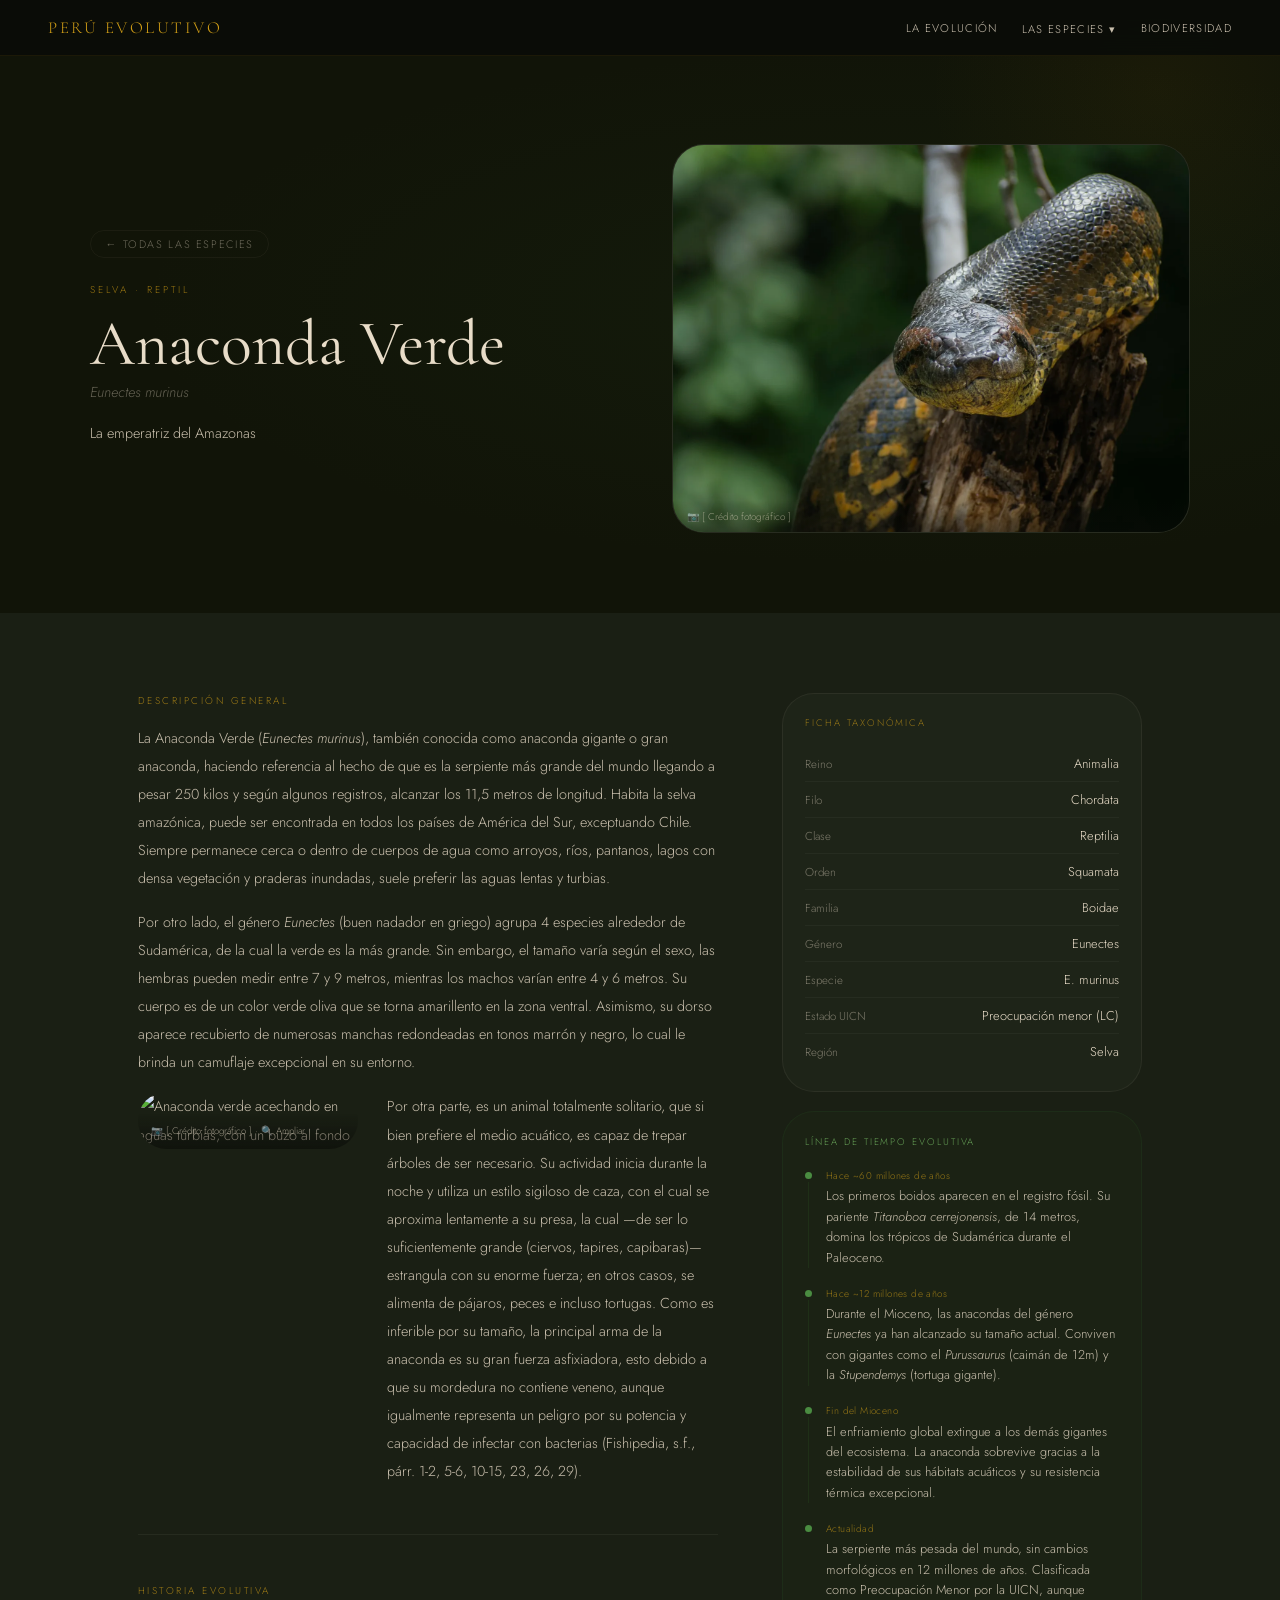
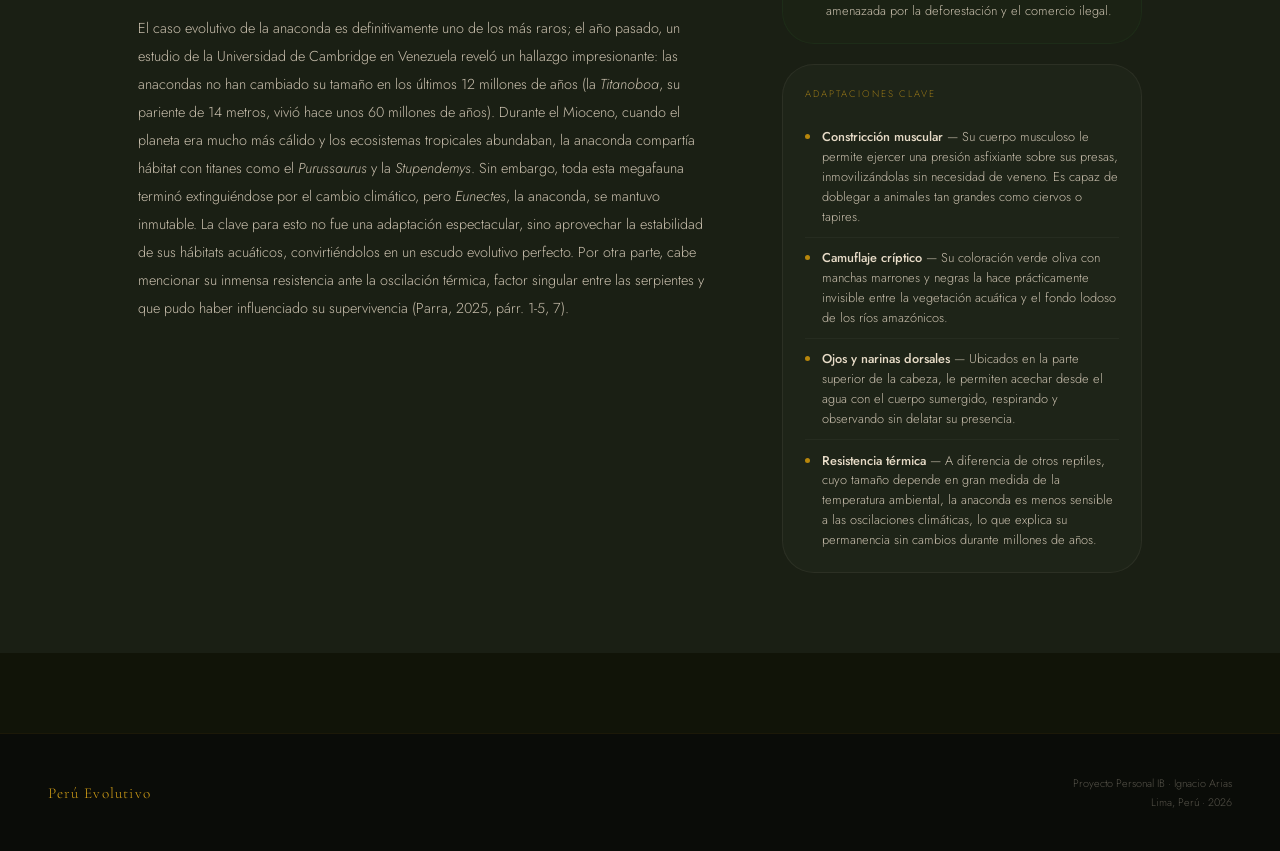
==== anaconda.html @ dab8a0cd "Add files via upload" ====
<!DOCTYPE html>
<html lang="es">
<head>
<meta charset="UTF-8">
<meta name="viewport" content="width=device-width, initial-scale=1.0">
<title>Anaconda Verde · Perú Evolutivo</title>
<link href="https://fonts.googleapis.com/css2?family=Cormorant+Garamond:ital,wght@0,400;0,600;1,400&family=Jost:wght@300;400;500&display=swap" rel="stylesheet">
<link rel="stylesheet" href="style.css">
<style>

/* ── HERO ── */
.animal-hero{padding:9rem 3rem 5rem;background:var(--carbon);position:relative;overflow:hidden}
.animal-hero::before{content:'';position:absolute;inset:0;background:radial-gradient(ellipse at 70% 50%,rgba(45,90,39,0.1),transparent 60%)}
.animal-hero-blob{position:absolute;top:-10rem;right:-8rem;width:500px;height:500px;background:radial-gradient(circle,rgba(184,134,11,0.06),transparent 65%);border-radius:50%}
.animal-hero-inner{max-width:1100px;margin:0 auto;position:relative;z-index:1;display:grid;grid-template-columns:1fr 1fr;gap:4rem;align-items:center}
.animal-back{display:inline-flex;align-items:center;gap:0.5rem;font-size:0.68rem;letter-spacing:0.15em;text-transform:uppercase;color:var(--humo);text-decoration:none;opacity:0.5;transition:opacity 0.3s;margin-bottom:1.5rem;border:1px solid rgba(201,191,173,0.12);padding:0.3rem 0.9rem;border-radius:var(--r-pill)}
.animal-back:hover{opacity:1;border-color:rgba(201,191,173,0.25)}
.animal-hero-text h1{font-family:'Cormorant Garamond',serif;font-size:clamp(2.5rem,5vw,4rem);line-height:1.05;color:var(--crema);margin-bottom:0.3rem;font-weight:400}
.animal-sci{font-size:0.9rem;font-style:italic;color:var(--humo);opacity:0.45;margin-bottom:1.2rem}
.animal-tagline{font-size:0.9rem;line-height:1.75;color:var(--humo);max-width:420px}

/* Foto */
.animal-photo{width:100%;aspect-ratio:4/3;background:var(--oscuro);display:flex;align-items:center;justify-content:center;border:1px solid rgba(201,191,173,0.08);overflow:hidden;position:relative;border-radius:var(--r-xl)}
.animal-photo img{width:100%;height:100%;object-fit:cover;opacity:0.9;transition:transform 0.6s cubic-bezier(.16,1,.3,1)}
.animal-photo:hover img{transform:scale(1.03)}
.animal-photo-placeholder{text-align:center}
.animal-photo-placeholder .big-emoji{font-size:6rem;opacity:0.15;display:block;margin-bottom:0.5rem}
.animal-photo-placeholder p{font-size:0.65rem;letter-spacing:0.12em;text-transform:uppercase;color:var(--humo);opacity:0.2}
.photo-caption{position:absolute;bottom:0;left:0;right:0;padding:0.5rem 0.9rem;background:linear-gradient(to top,rgba(10,12,8,0.75),transparent);font-size:0.62rem;color:var(--humo);opacity:0.6;border-radius:0 0 var(--r-xl) var(--r-xl)}

/* ── MAIN ── */
.animal-main{max-width:1100px;margin:0 auto;padding:5rem 3rem}
.animal-grid{display:grid;grid-template-columns:1fr 360px;gap:4rem;align-items:start}

/* Contenido */
.animal-content section{margin-bottom:3rem;padding-bottom:3rem;border-bottom:1px solid rgba(201,191,173,0.07)}
.animal-content section:last-child{margin-bottom:0;padding-bottom:0;border-bottom:none}
.content-title{font-size:0.62rem;letter-spacing:0.25em;text-transform:uppercase;color:var(--dorado-claro);margin-bottom:1rem;opacity:0.7}
.content-body{font-size:0.9rem;line-height:1.95;color:var(--humo)}
.content-body p+p{margin-top:1rem}
.content-body strong{color:var(--crema);font-weight:500}
.placeholder-text{color:rgba(201,191,173,0.22);font-style:italic;font-size:0.85rem;line-height:1.7;padding:1.2rem 1.4rem;border:1px dashed rgba(201,191,173,0.1);border-radius:var(--r-lg)}

/* Sidebar */
.animal-sidebar{display:flex;flex-direction:column;gap:1.2rem;position:sticky;top:5rem}

.ficha{background:var(--medio);border:1px solid rgba(201,191,173,0.08);padding:1.4rem;border-radius:var(--r-xl)}
.ficha-title{font-size:0.6rem;letter-spacing:0.2em;text-transform:uppercase;color:var(--dorado-claro);margin-bottom:1rem;opacity:0.65}
.ficha-row{display:flex;justify-content:space-between;align-items:baseline;padding:0.5rem 0;border-bottom:1px solid rgba(201,191,173,0.05);font-size:0.8rem}
.ficha-row:last-child{border-bottom:none}
.ficha-key{color:var(--humo);opacity:0.55;font-size:0.72rem}
.ficha-val{color:var(--crema);text-align:right;max-width:55%}
.ficha-val.ph{color:rgba(201,191,173,0.22);font-style:italic}

.evo-panel{background:rgba(45,90,39,0.07);border:1px solid rgba(45,90,39,0.18);padding:1.4rem;border-radius:var(--r-xl)}
.evo-panel-title{font-size:0.6rem;letter-spacing:0.2em;text-transform:uppercase;color:var(--verde-brillo);margin-bottom:1.2rem;opacity:0.75}
.evo-timeline{display:flex;flex-direction:column;gap:1.1rem}
.evo-step{display:flex;gap:0.85rem}
.evo-line{display:flex;flex-direction:column;align-items:center;flex-shrink:0}
.evo-dot{width:7px;height:7px;border-radius:50%;background:var(--verde-claro);margin-top:4px}
.evo-connector{width:1px;flex:1;min-height:18px;background:rgba(45,90,39,0.25);margin-top:3px}
.evo-step:last-child .evo-connector{display:none}
.evo-time{font-size:0.62rem;color:var(--dorado-claro);opacity:0.65;margin-bottom:0.2rem;letter-spacing:0.04em}
.evo-text{font-size:0.8rem;line-height:1.6;color:var(--humo)}
.evo-ph{color:rgba(201,191,173,0.22);font-style:italic}

.adapt-panel{background:var(--medio);border:1px solid rgba(201,191,173,0.08);padding:1.4rem;border-radius:var(--r-xl)}
.adapt-panel-title{font-size:0.6rem;letter-spacing:0.2em;text-transform:uppercase;color:var(--dorado-claro);margin-bottom:1rem;opacity:0.65}
.adapt-item{display:flex;gap:0.7rem;padding:0.65rem 0;border-bottom:1px solid rgba(201,191,173,0.05)}
.adapt-item:last-child{border-bottom:none;padding-bottom:0}
.adapt-dot{width:5px;height:5px;border-radius:50%;background:var(--dorado);margin-top:7px;flex-shrink:0}
.adapt-text{font-size:0.8rem;line-height:1.55;color:var(--humo)}
.adapt-text strong{color:var(--crema);font-weight:500}

/* Nav entre animales */
.animal-nav{max-width:1100px;margin:0 auto;padding:0 3rem 5rem;display:flex;justify-content:space-between;gap:1rem}
.nav-animal-btn{display:flex;flex-direction:column;padding:1rem 1.5rem;border:1px solid rgba(201,191,173,0.08);background:var(--medio);text-decoration:none;transition:all 0.35s cubic-bezier(.16,1,.3,1);max-width:230px;border-radius:var(--r-xl)}
.nav-animal-btn:hover{border-color:rgba(184,134,11,0.3);transform:translateY(-2px)}
.nav-animal-btn.next{text-align:right;margin-left:auto}
.nav-dir{font-size:0.58rem;letter-spacing:0.15em;text-transform:uppercase;color:var(--humo);opacity:0.35;margin-bottom:0.3rem}
.nav-animal-name{font-family:'Cormorant Garamond',serif;font-size:1rem;color:var(--crema)}

@media(max-width:768px){
  .animal-hero-inner{grid-template-columns:1fr;gap:2rem}
  .animal-main{padding:3rem 1.5rem}
  .animal-grid{grid-template-columns:1fr;gap:2.5rem}
  .animal-sidebar{position:static}
  .animal-nav{padding:0 1.5rem 3.5rem;flex-direction:column}
  .nav-animal-btn.next{margin-left:0}
}
</style>
</head>
<body>

<nav>
  <a class="nav-logo" href="index.html">Perú Evolutivo</a>
  <div class="nav-links">
    <a href="index.html#evolucion">La Evolución</a>
    <div class="nav-dropdown">
      <button class="nav-dropdown-btn">Las Especies ▾</button>
      <div class="dropdown-menu">
        <div class="dropdown-region">Sierra</div>
        <a href="condor.html">🦅 Cóndor Andino</a>
        <a href="oso.html">🐻 Oso de Anteojos</a>
        <a href="vicuna.html">🦙 Vicuña</a>
        <div class="dropdown-sep"></div>
        <div class="dropdown-region">Selva</div>
        <a href="delfin.html">🐬 Delfín Rosado</a>
        <a href="pez.html">⚡ Anguila Eléctrica</a>
        <a href="anaconda.html">🐍 Anaconda Verde</a>
        <a href="jaguar.html">🐆 Jaguar</a>
        <a href="caiman.html">🐊 Caimán Negro</a>
        <div class="dropdown-sep"></div>
        <div class="dropdown-region">Costa</div>
        <a href="leon.html">🦭 Lobo Marino Sudamericano</a>
        <a href="zorro.html">🦊 Zorro Costeño</a>
      </div>
    </div>
    <a href="index.html#conciencia">Biodiversidad</a>
  </div>
</nav>

<!-- HERO -->
<div class="animal-hero">
  <div class="animal-hero-blob"></div>
  <div class="animal-hero-inner">
    <div class="animal-hero-text">
      <a class="animal-back" href="index.html">← Todas las especies</a>
      <p class="section-tag">Selva · Reptil</p>
      <h1>Anaconda Verde</h1>
      <p class="animal-sci">Eunectes murinus</p>
      <p class="animal-tagline">La emperatriz del Amazonas</p>
    </div>
    <!-- FOTO: sube img/anaconda.jpg al repo -->
    <div class="animal-photo reveal-right">
      <img src="img/anaconda.webp" alt="Anaconda Verde" onerror="this.style.display='none';this.nextElementSibling.style.display='flex'">
      <div class="animal-photo-placeholder" style="display:none">
        <span class="big-emoji">🐍</span>
        <p>img/anaconda.jpg</p>
      </div>
      <!-- ✏️ Crédito fotográfico -->
      <div class="photo-caption">📷 [ Crédito fotográfico ]</div>
    </div>
  </div>
</div>

<!-- CONTENIDO -->
<div style="background:var(--oscuro)">
<div class="animal-main">
  <div class="animal-grid">

    <!-- TEXTOS -->
    <div class="animal-content">

      <section class="reveal">
        <p class="content-title">Descripción General</p>
        <div class="content-body">
          <p>La Anaconda Verde (<em>Eunectes murinus</em>), también conocida como anaconda gigante o gran anaconda, haciendo referencia al hecho de que es la serpiente más grande del mundo llegando a pesar 250 kilos y según algunos registros, alcanzar los 11,5 metros de longitud. Habita la selva amazónica, puede ser encontrada en todos los países de América del Sur, exceptuando Chile. Siempre permanece cerca o dentro de cuerpos de agua como arroyos, ríos, pantanos, lagos con densa vegetación y praderas inundadas, suele preferir las aguas lentas y turbias.</p>
          <p>Por otro lado, el género <em>Eunectes</em> (buen nadador en griego) agrupa 4 especies alrededor de Sudamérica, de la cual la verde es la más grande. Sin embargo, el tamaño varía según el sexo, las hembras pueden medir entre 7 y 9 metros, mientras los machos varían entre 4 y 6 metros. Su cuerpo es de un color verde oliva que se torna amarillento en la zona ventral. Asimismo, su dorso aparece recubierto de numerosas manchas redondeadas en tonos marrón y negro, lo cual le brinda un camuflaje excepcional en su entorno.</p>

          <div style="display:flex;gap:1.8rem;align-items:flex-start;margin-top:1rem" class="anaconda-side-block">
            <div class="reveal" style="flex:0 0 38%;max-width:38%;border-radius:var(--r-xl);overflow:hidden;position:relative;cursor:zoom-in" onclick="abrirFoto('img/anaconda-buzo.webp','Anaconda verde en su hábitat acuático')">
              <img src="img/anaconda-buzo.webp" alt="Anaconda verde acechando en aguas turbias, con un buzo al fondo" style="width:100%;height:100%;object-fit:cover;display:block">
              <div style="position:absolute;bottom:0;left:0;right:0;padding:0.5rem 0.8rem;background:linear-gradient(to top,rgba(10,12,8,0.85),transparent);font-size:0.6rem;color:var(--humo);opacity:0.7">📷 [ Crédito fotográfico ] · 🔍 Ampliar</div>
            </div>
            <p style="flex:1;margin:0">Por otra parte, es un animal totalmente solitario, que si bien prefiere el medio acuático, es capaz de trepar árboles de ser necesario. Su actividad inicia durante la noche y utiliza un estilo sigiloso de caza, con el cual se aproxima lentamente a su presa, la cual —de ser lo suficientemente grande (ciervos, tapires, capibaras)— estrangula con su enorme fuerza; en otros casos, se alimenta de pájaros, peces e incluso tortugas. Como es inferible por su tamaño, la principal arma de la anaconda es su gran fuerza asfixiadora, esto debido a que su mordedura no contiene veneno, aunque igualmente representa un peligro por su potencia y capacidad de infectar con bacterias (Fishipedia, s.f., párr. 1-2, 5-6, 10-15, 23, 26, 29).</p>
          </div>
        </div>
      </section>

      <style>
        @media(max-width:768px){.anaconda-side-block{flex-direction:column}.anaconda-side-block>div{flex:0 0 auto!important;max-width:100%!important}}
      </style>

      <section class="reveal d1">
        <p class="content-title">Historia Evolutiva</p>
        <div class="content-body">
          <p>El caso evolutivo de la anaconda es definitivamente uno de los más raros; el año pasado, un estudio de la Universidad de Cambridge en Venezuela reveló un hallazgo impresionante: las anacondas no han cambiado su tamaño en los últimos 12 millones de años (la <em>Titanoboa</em>, su pariente de 14 metros, vivió hace unos 60 millones de años). Durante el Mioceno, cuando el planeta era mucho más cálido y los ecosistemas tropicales abundaban, la anaconda compartía hábitat con titanes como el <em>Purussaurus</em> y la <em>Stupendemys</em>. Sin embargo, toda esta megafauna terminó extinguiéndose por el cambio climático, pero <em>Eunectes</em>, la anaconda, se mantuvo inmutable. La clave para esto no fue una adaptación espectacular, sino aprovechar la estabilidad de sus hábitats acuáticos, convirtiéndolos en un escudo evolutivo perfecto. Por otra parte, cabe mencionar su inmensa resistencia ante la oscilación térmica, factor singular entre las serpientes y que pudo haber influenciado su supervivencia (Parra, 2025, párr. 1-5, 7).</p>
        </div>
      </section>

    </div>

    <!-- SIDEBAR -->
    <div class="animal-sidebar">

      <div class="ficha reveal-right">
        <p class="ficha-title">Ficha Taxonómica</p>
        <div class="ficha-row"><span class="ficha-key">Reino</span><span class="ficha-val">Animalia</span></div>
        <div class="ficha-row"><span class="ficha-key">Filo</span><span class="ficha-val">Chordata</span></div>
        <div class="ficha-row"><span class="ficha-key">Clase</span><span class="ficha-val">Reptilia</span></div>
        <div class="ficha-row"><span class="ficha-key">Orden</span><span class="ficha-val">Squamata</span></div>
        <div class="ficha-row"><span class="ficha-key">Familia</span><span class="ficha-val">Boidae</span></div>
        <div class="ficha-row"><span class="ficha-key">Género</span><span class="ficha-val">Eunectes</span></div>
        <div class="ficha-row"><span class="ficha-key">Especie</span><span class="ficha-val">E. murinus</span></div>
        <div class="ficha-row"><span class="ficha-key">Estado UICN</span><span class="ficha-val">Preocupación menor (LC)</span></div>
        <div class="ficha-row"><span class="ficha-key">Región</span><span class="ficha-val">Selva</span></div>
      </div>

      <div class="evo-panel reveal-right d1">
        <p class="evo-panel-title">Línea de Tiempo Evolutiva</p>
        <div class="evo-timeline">
          <div class="evo-step">
            <div class="evo-line"><div class="evo-dot"></div><div class="evo-connector"></div></div>
            <div><p class="evo-time">Hace ~60 millones de años</p><p class="evo-text">Los primeros boidos aparecen en el registro fósil. Su pariente <em>Titanoboa cerrejonensis</em>, de 14 metros, domina los trópicos de Sudamérica durante el Paleoceno.</p></div>
          </div>
          <div class="evo-step">
            <div class="evo-line"><div class="evo-dot"></div><div class="evo-connector"></div></div>
            <div><p class="evo-time">Hace ~12 millones de años</p><p class="evo-text">Durante el Mioceno, las anacondas del género <em>Eunectes</em> ya han alcanzado su tamaño actual. Conviven con gigantes como el <em>Purussaurus</em> (caimán de 12m) y la <em>Stupendemys</em> (tortuga gigante).</p></div>
          </div>
          <div class="evo-step">
            <div class="evo-line"><div class="evo-dot"></div><div class="evo-connector"></div></div>
            <div><p class="evo-time">Fin del Mioceno</p><p class="evo-text">El enfriamiento global extingue a los demás gigantes del ecosistema. La anaconda sobrevive gracias a la estabilidad de sus hábitats acuáticos y su resistencia térmica excepcional.</p></div>
          </div>
          <div class="evo-step">
            <div class="evo-line"><div class="evo-dot"></div></div>
            <div><p class="evo-time">Actualidad</p><p class="evo-text">La serpiente más pesada del mundo, sin cambios morfológicos en 12 millones de años. Clasificada como Preocupación Menor por la UICN, aunque amenazada por la deforestación y el comercio ilegal.</p></div>
          </div>
        </div>
      </div>

      <div class="adapt-panel reveal-right d2">
        <p class="adapt-panel-title">Adaptaciones Clave</p>
        <div class="adapt-item"><div class="adapt-dot"></div><div class="adapt-text"><strong>Constricción muscular</strong> — Su cuerpo musculoso le permite ejercer una presión asfixiante sobre sus presas, inmovilizándolas sin necesidad de veneno. Es capaz de doblegar a animales tan grandes como ciervos o tapires.</div></div>
        <div class="adapt-item"><div class="adapt-dot"></div><div class="adapt-text"><strong>Camuflaje críptico</strong> — Su coloración verde oliva con manchas marrones y negras la hace prácticamente invisible entre la vegetación acuática y el fondo lodoso de los ríos amazónicos.</div></div>
        <div class="adapt-item"><div class="adapt-dot"></div><div class="adapt-text"><strong>Ojos y narinas dorsales</strong> — Ubicados en la parte superior de la cabeza, le permiten acechar desde el agua con el cuerpo sumergido, respirando y observando sin delatar su presencia.</div></div>
        <div class="adapt-item"><div class="adapt-dot"></div><div class="adapt-text"><strong>Resistencia térmica</strong> — A diferencia de otros reptiles, cuyo tamaño depende en gran medida de la temperatura ambiental, la anaconda es menos sensible a las oscilaciones climáticas, lo que explica su permanencia sin cambios durante millones de años.</div></div>
      </div>

    </div>
  </div>
</div>
</div>

<!-- NAV ENTRE ANIMALES -->
<div style="background:var(--carbon)">
  <div class="animal-nav" id="animalNav"></div>
</div>

<footer>
  <div class="footer-brand">Perú Evolutivo</div>
  <div class="footer-meta">Proyecto Personal IB · Ignacio Arias<br>Lima, Perú · 2026</div>
</footer>

<script src="scroll.js"></script>
<script>
const orden=[
  {nombre:"Cóndor Andino",page:"condor.html",emoji:"🦅"},
  {nombre:"Oso de Anteojos",page:"oso.html",emoji:"🐻"},
  {nombre:"Vicuña",page:"vicuna.html",emoji:"🦙"},
  {nombre:"Delfín Rosado",page:"delfin.html",emoji:"🐬"},
  {nombre:"Anguila Eléctrica",page:"pez.html",emoji:"⚡"},
  {nombre:"Anaconda Verde",page:"anaconda.html",emoji:"🐍"},
  {nombre:"Jaguar",page:"jaguar.html",emoji:"🐆"},
  {nombre:"Caimán Negro",page:"caiman.html",emoji:"🐊"},
  {nombre:"Lobo Marino Sudamericano",page:"leon.html",emoji:"🦭"},
  {nombre:"Zorro Costeño",page:"zorro.html",emoji:"🦊"}
];
const actual="anaconda.html";
const idx=orden.findIndex(a=>a.page===actual);
const nav=document.getElementById('animalNav');
let html='';
if(idx>0){const p=orden[idx-1];html+=`<a class="nav-animal-btn" href="${p.page}"><span class="nav-dir">← Anterior</span><span class="nav-animal-name">${p.emoji} ${p.nombre}</span></a>`;}
if(idx<orden.length-1){const n=orden[idx+1];html+=`<a class="nav-animal-btn next" href="${n.page}"><span class="nav-dir">Siguiente →</span><span class="nav-animal-name">${n.nombre} ${n.emoji}</span></a>`;}
nav.innerHTML=html;
</script>

<div id="lightbox" style="display:none;position:fixed;inset:0;z-index:500;background:rgba(5,7,3,0.96);align-items:center;justify-content:center;flex-direction:column;gap:1rem;cursor:zoom-out" onclick="cerrarLb()">
  <button style="position:absolute;top:1.5rem;right:2rem;font-size:2rem;color:var(--humo);opacity:0.5;cursor:pointer;background:none;border:none" onclick="cerrarLb()">✕</button>
  <img id="lb-img" src="" style="max-width:92vw;max-height:85vh;object-fit:contain;border-radius:1rem">
  <p id="lb-cap" style="font-size:0.7rem;letter-spacing:0.1em;text-transform:uppercase;color:var(--humo);opacity:0.4"></p>
</div>
<script>
function abrirFoto(src,caption){
  const lb=document.getElementById('lightbox');
  document.getElementById('lb-img').src=src;
  document.getElementById('lb-cap').textContent=caption;
  lb.style.display='flex';
  document.body.style.overflow='hidden';
}
function cerrarLb(){
  document.getElementById('lightbox').style.display='none';
  document.body.style.overflow='';
}
</script>
</body>
</html>
---- style.css ----
*{margin:0;padding:0;box-sizing:border-box}
:root{
  --verde:#2d5a27;--verde-claro:#4a8c41;--verde-brillo:#7ec66b;
  --dorado:#b8860b;--dorado-claro:#d4a017;--dorado-brillo:#f0c040;
  --crema:#e8dcc8;--humo:#c9bfad;
  --negro:#0a0c08;--carbon:#111408;--oscuro:#1a1f14;--medio:#1e2418;
  --r-sm:0.6rem;--r-md:1rem;--r-lg:1.5rem;--r-xl:2rem;--r-pill:99rem
}
html{scroll-behavior:smooth}
body{background:var(--negro);color:var(--crema);font-family:'Jost',sans-serif;font-weight:300;overflow-x:hidden}

/* ══════════════════════════════
   SCROLL ANIMATIONS
══════════════════════════════ */
.reveal{opacity:0;transform:translateY(32px);transition:opacity 0.75s cubic-bezier(.16,1,.3,1),transform 0.75s cubic-bezier(.16,1,.3,1)}
.reveal.visible{opacity:1;transform:none}
.reveal-left{opacity:0;transform:translateX(-32px);transition:opacity 0.75s cubic-bezier(.16,1,.3,1),transform 0.75s cubic-bezier(.16,1,.3,1)}
.reveal-left.visible{opacity:1;transform:none}
.reveal-right{opacity:0;transform:translateX(32px);transition:opacity 0.75s cubic-bezier(.16,1,.3,1),transform 0.75s cubic-bezier(.16,1,.3,1)}
.reveal-right.visible{opacity:1;transform:none}
.reveal-scale{opacity:0;transform:scale(0.94);transition:opacity 0.7s cubic-bezier(.16,1,.3,1),transform 0.7s cubic-bezier(.16,1,.3,1)}
.reveal-scale.visible{opacity:1;transform:scale(1)}
/* Stagger delays */
.d1{transition-delay:0.05s}.d2{transition-delay:0.13s}.d3{transition-delay:0.21s}
.d4{transition-delay:0.29s}.d5{transition-delay:0.37s}.d6{transition-delay:0.45s}

/* ══════════════════════════════
   NAV
══════════════════════════════ */
nav{position:fixed;top:0;left:0;right:0;z-index:100;display:flex;align-items:center;justify-content:space-between;padding:1rem 3rem;background:rgba(10,12,8,0.92);backdrop-filter:blur(12px);border-bottom:1px solid rgba(184,134,11,0.1);transition:padding 0.3s}
nav.scrolled{padding:0.7rem 3rem}
.nav-logo{font-family:'Cormorant Garamond',serif;font-size:1.05rem;letter-spacing:0.15em;color:var(--dorado-claro);text-transform:uppercase;text-decoration:none}
.nav-links{display:flex;gap:1.5rem;align-items:center}
.nav-links a{font-size:0.7rem;letter-spacing:0.12em;text-transform:uppercase;color:var(--humo);text-decoration:none;transition:color 0.3s}
.nav-links a:hover{color:var(--dorado-brillo)}
.nav-dropdown{position:relative}
.nav-dropdown-btn{font-size:0.7rem;letter-spacing:0.12em;text-transform:uppercase;color:var(--humo);cursor:pointer;background:none;border:none;font-family:'Jost',sans-serif;font-weight:300;padding:0;transition:color 0.3s}
.nav-dropdown-btn:hover{color:var(--dorado-brillo)}
.dropdown-menu{display:none;position:absolute;top:calc(100% + 0.8rem);left:0;background:var(--carbon);border:1px solid rgba(184,134,11,0.15);min-width:220px;padding:0.5rem 0;border-radius:var(--r-md)}
.nav-dropdown:hover .dropdown-menu{display:block;animation:fadeDown 0.2s ease}
@keyframes fadeDown{from{opacity:0;transform:translateY(-6px)}to{opacity:1;transform:none}}
.dropdown-menu a{display:block;padding:0.45rem 1rem;font-size:0.68rem;letter-spacing:0.08em;text-transform:uppercase;color:var(--humo);text-decoration:none;transition:all 0.2s;border-radius:var(--r-sm)}
.dropdown-menu a:hover{color:var(--dorado-brillo);background:rgba(184,134,11,0.07)}
.dropdown-sep{height:1px;background:rgba(201,191,173,0.08);margin:0.3rem 0.6rem}
.dropdown-region{font-size:0.56rem;letter-spacing:0.2em;color:var(--humo);opacity:0.3;padding:0.3rem 1rem 0.1rem;text-transform:uppercase}

/* ══════════════════════════════
   DIVIDER
══════════════════════════════ */
.divider{height:1px;background:linear-gradient(to right,transparent,rgba(184,134,11,0.18),transparent)}

/* ══════════════════════════════
   SECTION TAGS
══════════════════════════════ */
.section-tag{font-size:0.62rem;letter-spacing:0.3em;text-transform:uppercase;color:var(--dorado-claro);margin-bottom:0.8rem;opacity:0.7}
.section-title{font-family:'Cormorant Garamond',serif;font-size:clamp(1.9rem,3.5vw,3rem);line-height:1.1;color:var(--crema);margin-bottom:1.8rem}
.section-title em{color:var(--verde-brillo);font-style:italic}

/* ══════════════════════════════
   BADGES
══════════════════════════════ */
.badge{font-size:0.58rem;letter-spacing:0.12em;text-transform:uppercase;padding:0.25rem 0.75rem;border:1px solid;display:inline-block;border-radius:var(--r-pill)}
.badge-sierra{color:var(--dorado-claro);border-color:rgba(184,134,11,0.4);background:rgba(184,134,11,0.06)}
.badge-selva{color:var(--verde-brillo);border-color:rgba(45,90,39,0.5);background:rgba(45,90,39,0.08)}
.badge-costa{color:#7bb8f0;border-color:rgba(55,138,221,0.4);background:rgba(55,138,221,0.06)}

/* ══════════════════════════════
   FOOTER
══════════════════════════════ */
footer{padding:2.5rem 3rem;background:var(--negro);border-top:1px solid rgba(184,134,11,0.1);display:flex;justify-content:space-between;align-items:center}
.footer-brand{font-family:'Cormorant Garamond',serif;font-size:0.95rem;color:var(--dorado-claro);letter-spacing:0.08em}
.footer-meta{font-size:0.68rem;color:var(--humo);opacity:0.4;text-align:right;line-height:1.7}

/* ══════════════════════════════
   SCROLL JS (shared)
══════════════════════════════ */

@media(max-width:768px){
  nav{padding:1rem 1.5rem}
  .nav-links{display:none}
  footer{flex-direction:column;gap:1rem;text-align:center}
  .footer-meta{text-align:center}
}
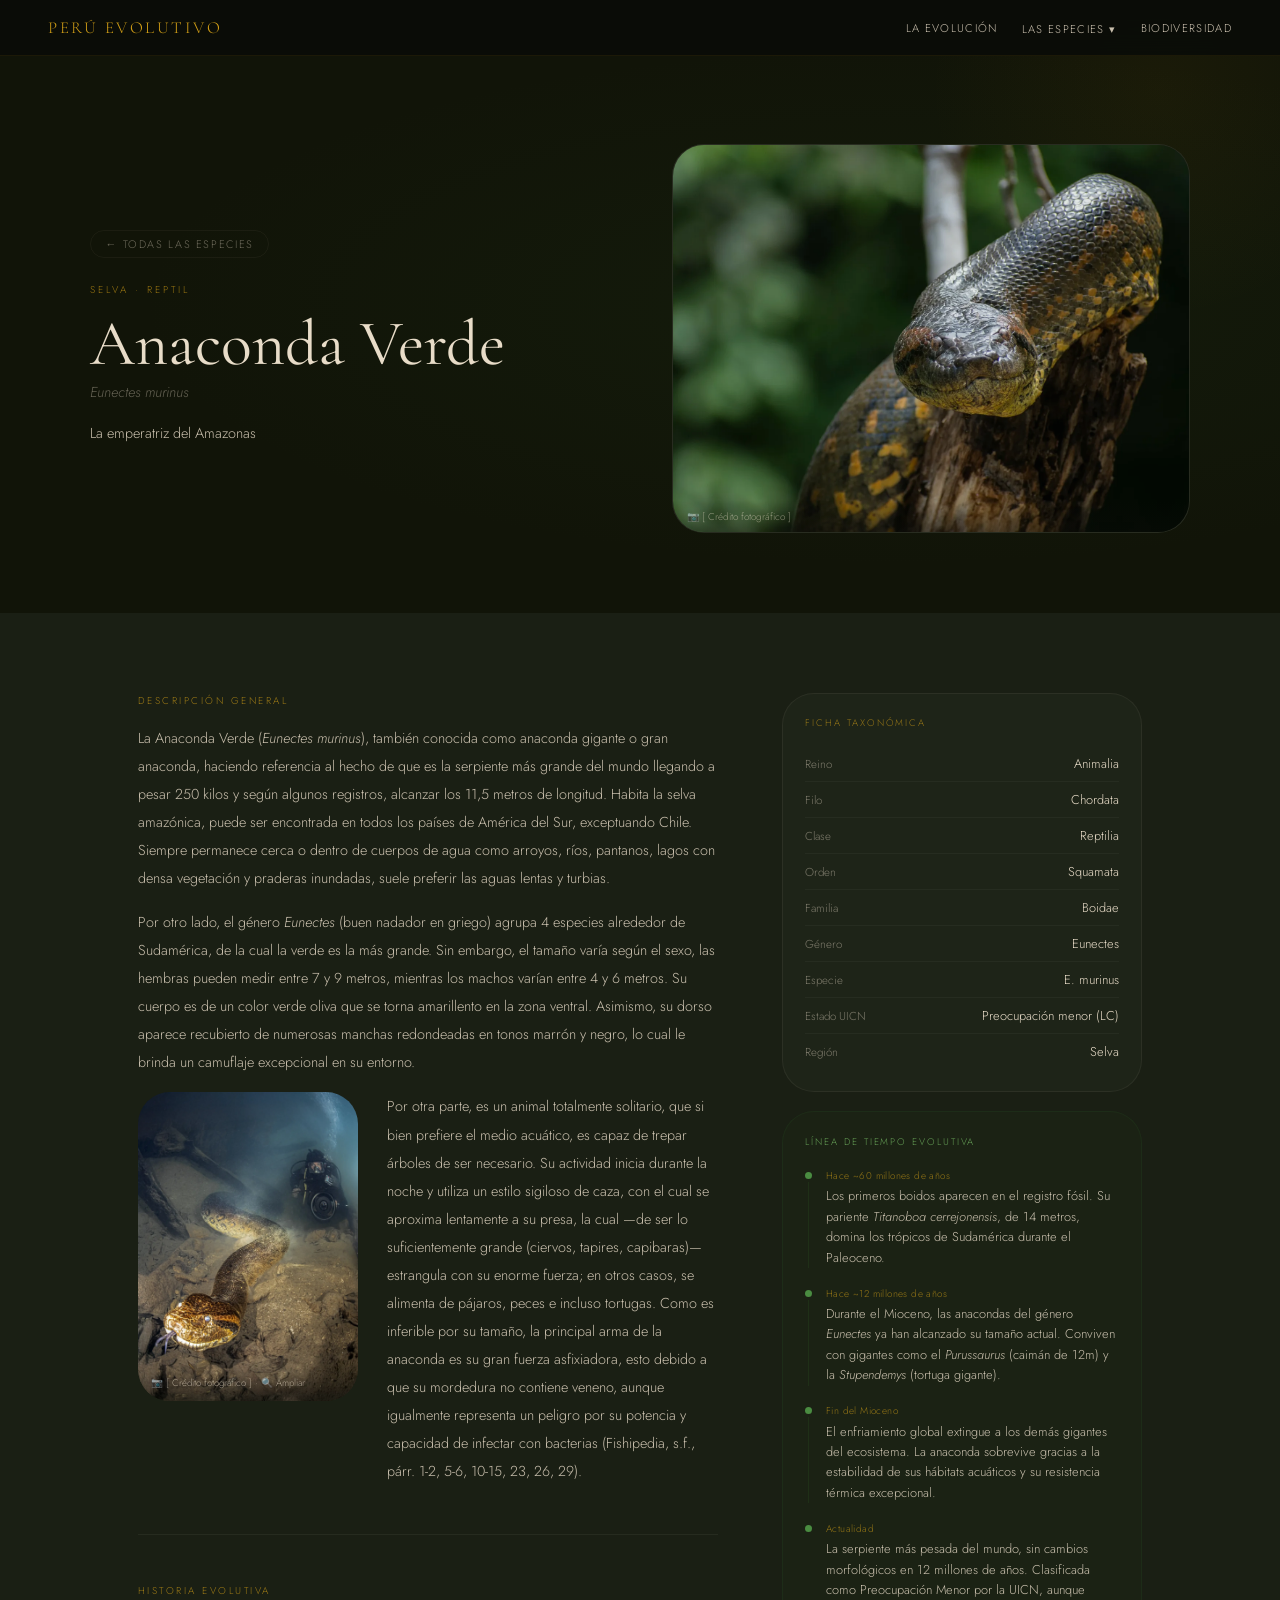
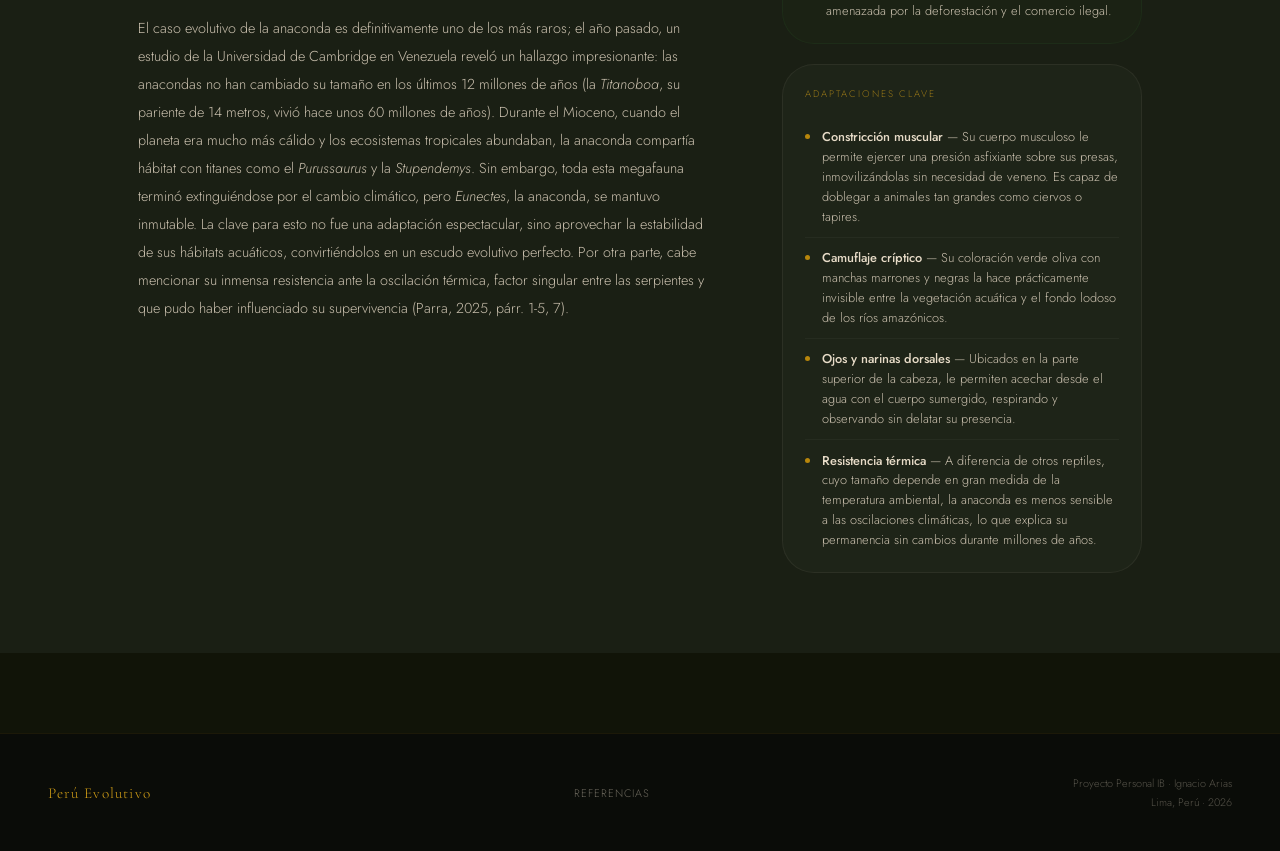
==== commit bae2381c: "Add files via upload" ====
--- a/anaconda.html
+++ b/anaconda.html
@@ -239,6 +239,7 @@
 
 <footer>
   <div class="footer-brand">Perú Evolutivo</div>
+  <a class="footer-ref" href="referencias.html">Referencias</a>
   <div class="footer-meta">Proyecto Personal IB · Ignacio Arias<br>Lima, Perú · 2026</div>
 </footer>
 
--- a/style.css
+++ b/style.css
@@ -67,8 +67,10 @@
 /* ══════════════════════════════
    FOOTER
 ══════════════════════════════ */
-footer{padding:2.5rem 3rem;background:var(--negro);border-top:1px solid rgba(184,134,11,0.1);display:flex;justify-content:space-between;align-items:center}
+footer{padding:2.5rem 3rem;background:var(--negro);border-top:1px solid rgba(184,134,11,0.1);display:flex;justify-content:space-between;align-items:center;gap:1.5rem}
 .footer-brand{font-family:'Cormorant Garamond',serif;font-size:0.95rem;color:var(--dorado-claro);letter-spacing:0.08em}
+.footer-ref{font-size:0.68rem;letter-spacing:0.1em;text-transform:uppercase;color:var(--humo);opacity:0.5;text-decoration:none;transition:opacity 0.3s,color 0.3s}
+.footer-ref:hover{opacity:1;color:var(--dorado-brillo)}
 .footer-meta{font-size:0.68rem;color:var(--humo);opacity:0.4;text-align:right;line-height:1.7}
 
 /* ══════════════════════════════
@@ -80,4 +82,6 @@
   .nav-links{display:none}
   footer{flex-direction:column;gap:1rem;text-align:center}
   .footer-meta{text-align:center}
+  .footer-ref{order:2}
+  .footer-meta{order:3}
 }
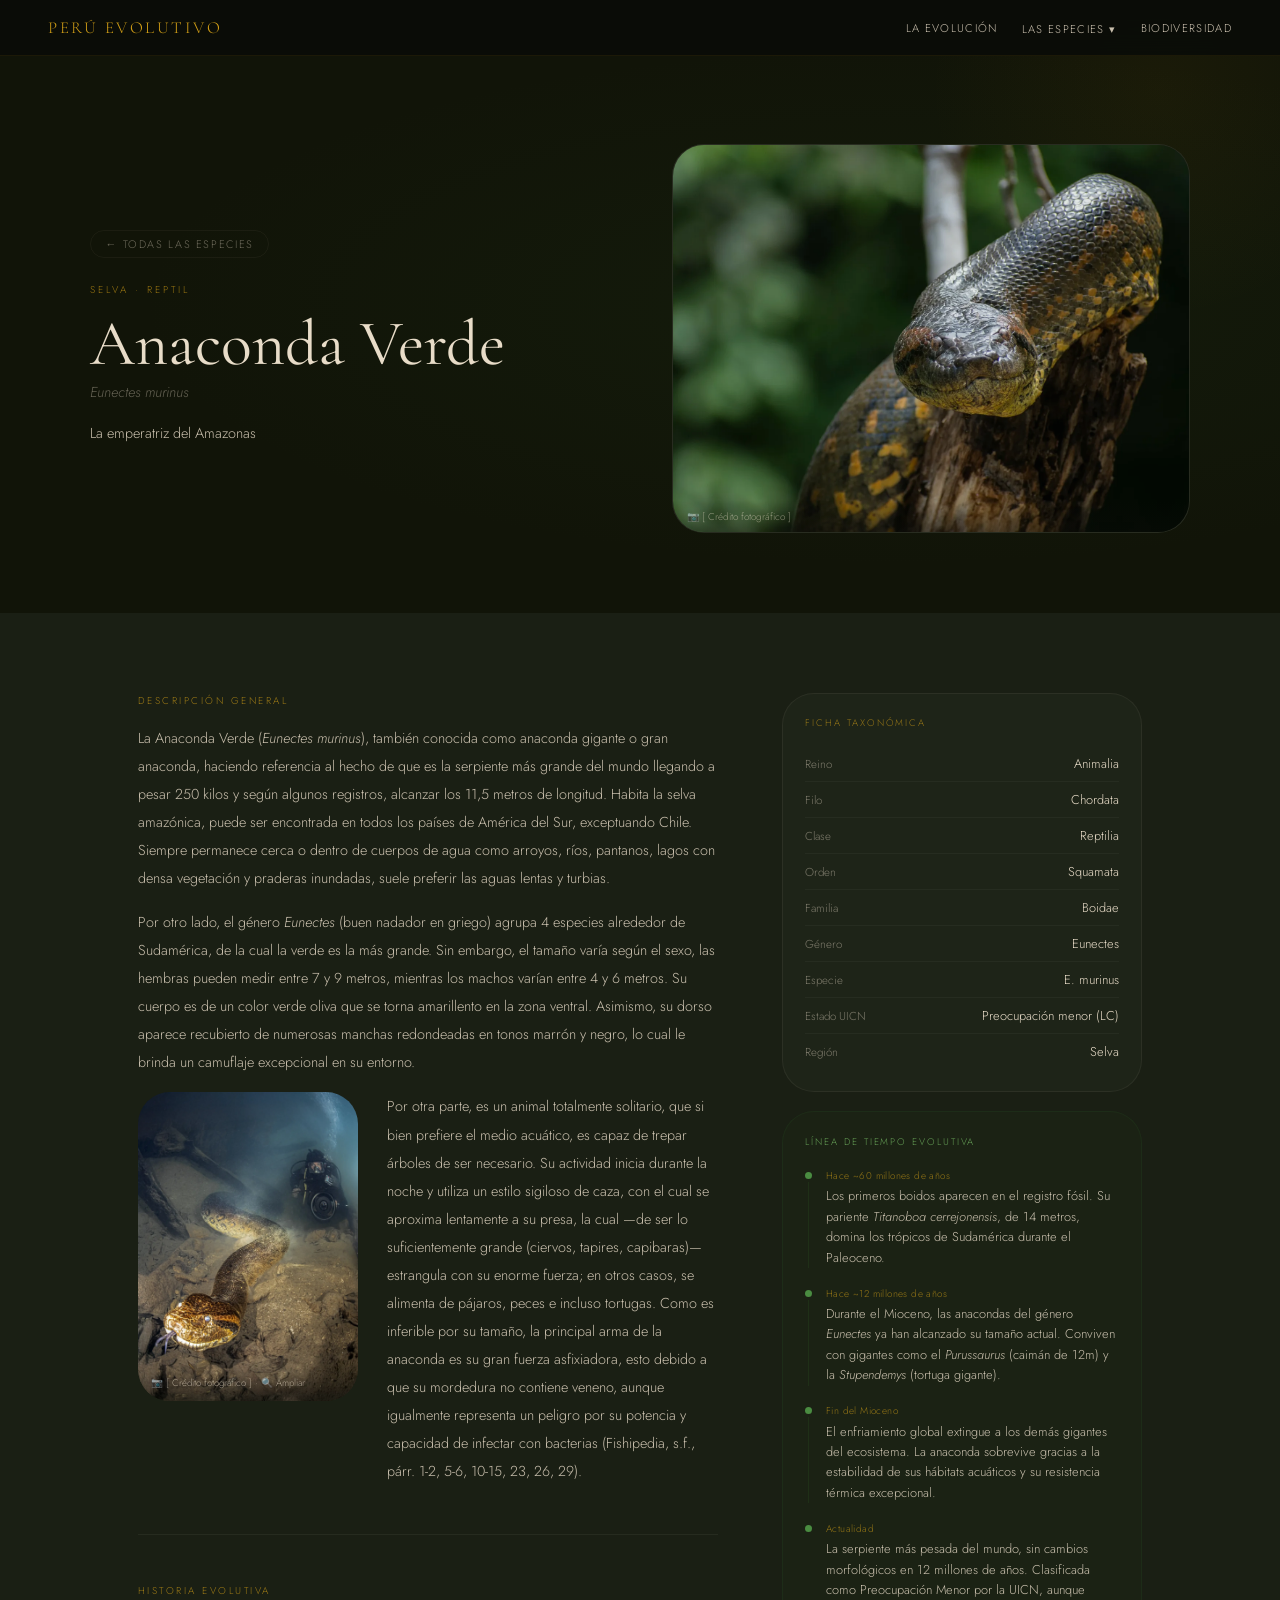
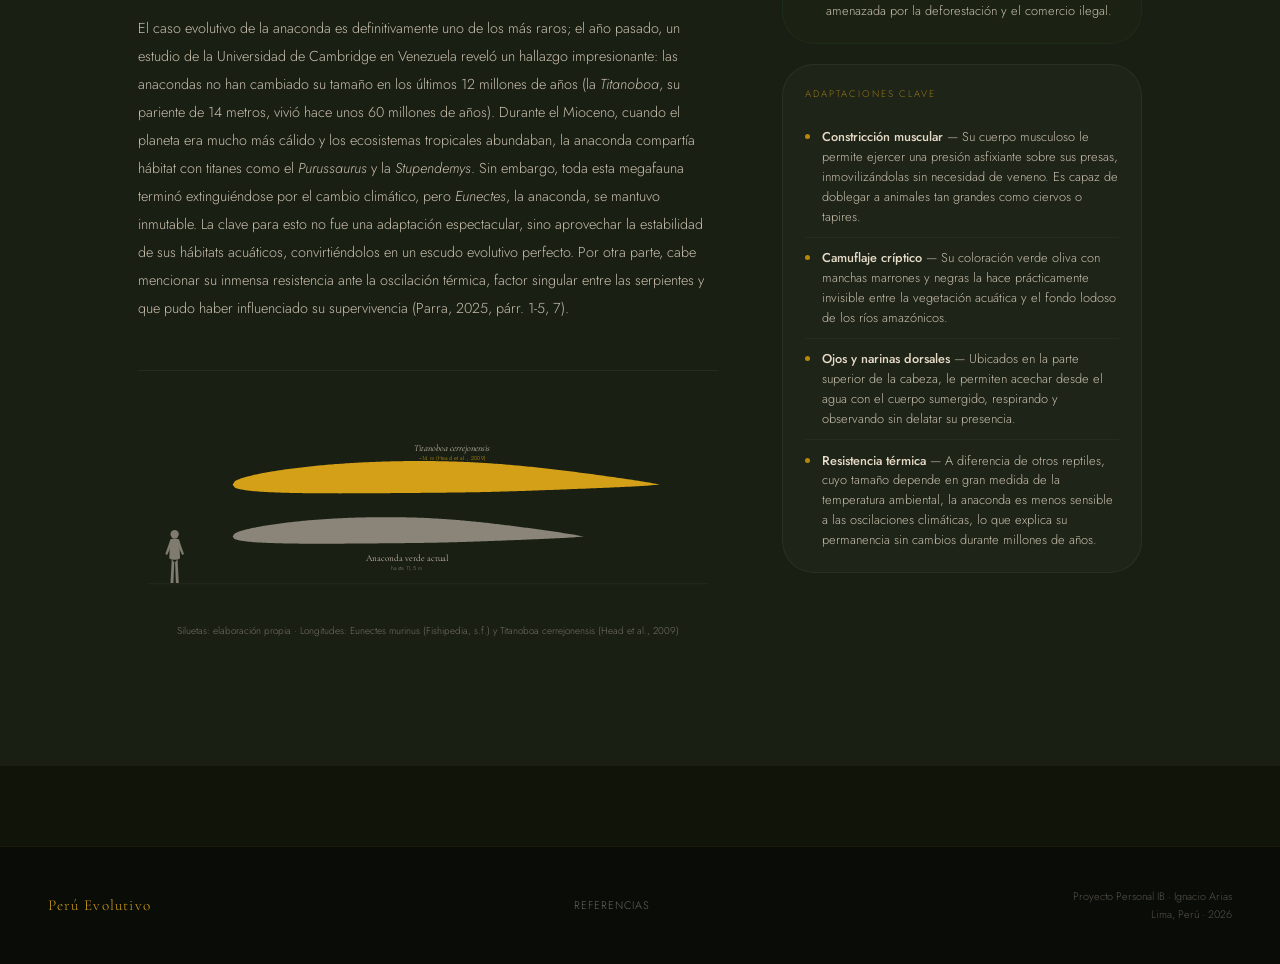
==== commit e75d790a: "Add files via upload" ====
--- a/anaconda.html
+++ b/anaconda.html
@@ -179,6 +179,30 @@
         </div>
       </section>
 
+      <!-- COMPARACIÓN DE TAMAÑO: Anaconda actual vs Titanoboa cerrejonensis -->
+      <figure class="reveal" style="margin-bottom:3rem">
+        <svg width="100%" viewBox="0 0 1900 620" xmlns="http://www.w3.org/2000/svg" role="img" aria-label="Comparación de tamaño entre la anaconda verde actual y su pariente extinto Titanoboa cerrejonensis, con una silueta humana como referencia de escala">
+        <text x="1030" y="105" fill="#e8dcc8" font-family="'Cormorant Garamond',Georgia,serif" font-size="30" font-style="italic" text-anchor="middle">Titanoboa cerrejonensis</text>
+        <text x="1030" y="133" fill="#d4a017" font-family="'Jost',sans-serif" font-size="18" text-anchor="middle" letter-spacing="0.5">~14 m (Head et al., 2009)</text>
+
+        <line x1="30" y1="540" x2="1870" y2="540" stroke="#3a3a34" stroke-width="1"/>
+        <g transform="translate(120,483) scale(0.68)" fill="#8a8578" opacity="0.9">
+        <circle cx="0" cy="-155" r="20"/>
+        <path d="M -22,-130 Q 0,-140 22,-130 L 26,-40 Q 14,-30 0,-32 Q -14,-30 -26,-40 Z"/>
+        <path d="M -22,-125 L -45,-60 L -36,-55 L -14,-105 Z"/>
+        <path d="M 22,-125 L 45,-60 L 36,-55 L 14,-105 Z"/>
+        <path d="M -14,-35 L -20,80 L -6,80 L -2,-20 Z"/>
+        <path d="M 14,-35 L 20,80 L 6,80 L 2,-20 Z"/>
+        </g>
+        <path fill="#d4a017" d="M 310.0 215.0 L 317.0 204.2 L 324.1 200.2 L 331.1 197.1 L 338.1 194.5 L 345.2 192.2 L 352.2 190.1 L 359.2 188.2 L 366.3 186.4 L 373.3 184.7 L 380.4 183.0 L 387.4 181.5 L 394.4 180.0 L 401.5 178.6 L 408.5 177.3 L 415.5 175.9 L 422.6 174.7 L 429.6 173.4 L 436.6 172.2 L 443.7 171.1 L 450.7 170.0 L 457.7 168.9 L 464.8 167.8 L 471.8 166.8 L 478.8 165.7 L 485.9 164.8 L 492.9 163.8 L 499.9 162.9 L 507.0 161.9 L 514.0 161.0 L 521.1 160.2 L 528.1 159.3 L 535.1 158.5 L 542.2 157.7 L 549.2 156.9 L 556.2 156.1 L 563.3 155.4 L 570.3 154.6 L 577.3 153.9 L 584.4 153.2 L 591.4 152.5 L 598.4 151.9 L 605.5 151.2 L 612.5 150.6 L 619.5 150.0 L 626.6 149.4 L 633.6 148.8 L 640.7 148.3 L 647.7 147.7 L 654.7 147.2 L 661.8 146.7 L 668.8 146.2 L 675.8 145.7 L 682.9 145.2 L 689.9 144.8 L 696.9 144.3 L 704.0 143.9 L 711.0 143.5 L 718.0 143.1 L 725.1 142.7 L 732.1 142.4 L 739.1 142.0 L 746.2 141.7 L 753.2 141.4 L 760.3 141.1 L 767.3 140.8 L 774.3 140.5 L 781.4 140.2 L 788.4 140.0 L 795.4 139.8 L 802.5 139.5 L 809.5 139.3 L 816.5 139.1 L 823.6 138.9 L 830.6 138.8 L 837.6 138.6 L 844.7 138.5 L 851.7 138.3 L 858.7 138.2 L 865.8 138.1 L 872.8 138.0 L 879.8 137.9 L 886.9 137.9 L 893.9 137.8 L 901.0 137.8 L 908.0 137.7 L 915.0 137.7 L 922.1 137.7 L 929.1 137.7 L 936.1 137.7 L 943.2 137.8 L 950.2 137.8 L 957.2 137.9 L 964.3 137.9 L 971.3 138.0 L 978.3 138.1 L 985.4 138.2 L 992.4 138.3 L 999.4 138.5 L 1006.5 138.6 L 1013.5 138.8 L 1020.6 139.0 L 1027.6 139.2 L 1034.6 139.4 L 1041.7 139.6 L 1048.7 139.8 L 1055.7 140.1 L 1062.8 140.3 L 1069.8 140.6 L 1076.8 140.9 L 1083.9 141.2 L 1090.9 141.6 L 1097.9 141.9 L 1105.0 142.3 L 1112.0 142.6 L 1119.0 143.0 L 1126.1 143.4 L 1133.1 143.8 L 1140.2 144.3 L 1147.2 144.7 L 1154.2 145.2 L 1161.3 145.7 L 1168.3 146.2 L 1175.3 146.7 L 1182.4 147.2 L 1189.4 147.8 L 1196.4 148.3 L 1203.5 148.9 L 1210.5 149.5 L 1217.5 150.1 L 1224.6 150.7 L 1231.6 151.3 L 1238.6 152.0 L 1245.7 152.6 L 1252.7 153.3 L 1259.7 154.0 L 1266.8 154.6 L 1273.8 155.4 L 1280.9 156.1 L 1287.9 156.8 L 1294.9 157.5 L 1302.0 158.3 L 1309.0 159.0 L 1316.0 159.8 L 1323.1 160.6 L 1330.1 161.3 L 1337.1 162.1 L 1344.2 162.9 L 1351.2 163.8 L 1358.2 164.6 L 1365.3 165.4 L 1372.3 166.2 L 1379.3 167.1 L 1386.4 167.9 L 1393.4 168.8 L 1400.5 169.6 L 1407.5 170.5 L 1414.5 171.4 L 1421.6 172.3 L 1428.6 173.1 L 1435.6 174.0 L 1442.7 174.9 L 1449.7 175.8 L 1456.7 176.8 L 1463.8 177.7 L 1470.8 178.6 L 1477.8 179.5 L 1484.9 180.5 L 1491.9 181.4 L 1498.9 182.3 L 1506.0 183.3 L 1513.0 184.3 L 1520.1 185.2 L 1527.1 186.2 L 1534.1 187.2 L 1541.2 188.2 L 1548.2 189.1 L 1555.2 190.1 L 1562.3 191.1 L 1569.3 192.2 L 1576.3 193.2 L 1583.4 194.2 L 1590.4 195.2 L 1597.4 196.3 L 1604.5 197.3 L 1611.5 198.4 L 1618.5 199.4 L 1625.6 200.5 L 1632.6 201.6 L 1639.6 202.7 L 1646.7 203.8 L 1653.7 204.9 L 1660.8 206.0 L 1667.8 207.2 L 1674.8 208.4 L 1681.9 209.8 L 1688.9 211.2 L 1695.9 212.5 L 1703.0 213.8 L 1710.0 215.0 L 1710.0 215.0 L 1703.0 215.5 L 1695.9 216.0 L 1688.9 216.6 L 1681.9 217.3 L 1674.8 218.1 L 1667.8 218.5 L 1660.8 218.9 L 1653.7 219.4 L 1646.7 219.8 L 1639.6 220.2 L 1632.6 220.5 L 1625.6 220.9 L 1618.5 221.3 L 1611.5 221.6 L 1604.5 222.0 L 1597.4 222.3 L 1590.4 222.7 L 1583.4 223.0 L 1576.3 223.3 L 1569.3 223.6 L 1562.3 224.0 L 1555.2 224.3 L 1548.2 224.6 L 1541.2 224.9 L 1534.1 225.2 L 1527.1 225.5 L 1520.1 225.8 L 1513.0 226.1 L 1506.0 226.4 L 1498.9 226.7 L 1491.9 226.9 L 1484.9 227.2 L 1477.8 227.5 L 1470.8 227.8 L 1463.8 228.1 L 1456.7 228.4 L 1449.7 228.6 L 1442.7 228.9 L 1435.6 229.2 L 1428.6 229.5 L 1421.6 229.7 L 1414.5 230.0 L 1407.5 230.3 L 1400.5 230.6 L 1393.4 230.8 L 1386.4 231.1 L 1379.3 231.4 L 1372.3 231.7 L 1365.3 231.9 L 1358.2 232.2 L 1351.2 232.5 L 1344.2 232.7 L 1337.1 233.0 L 1330.1 233.2 L 1323.1 233.5 L 1316.0 233.8 L 1309.0 234.0 L 1302.0 234.3 L 1294.9 234.5 L 1287.9 234.8 L 1280.9 235.0 L 1273.8 235.3 L 1266.8 235.5 L 1259.7 235.8 L 1252.7 236.0 L 1245.7 236.2 L 1238.6 236.5 L 1231.6 236.7 L 1224.6 236.9 L 1217.5 237.1 L 1210.5 237.3 L 1203.5 237.5 L 1196.4 237.7 L 1189.4 237.9 L 1182.4 238.1 L 1175.3 238.3 L 1168.3 238.5 L 1161.3 238.7 L 1154.2 238.8 L 1147.2 239.0 L 1140.2 239.1 L 1133.1 239.3 L 1126.1 239.4 L 1119.0 239.6 L 1112.0 239.7 L 1105.0 239.9 L 1097.9 240.0 L 1090.9 240.1 L 1083.9 240.2 L 1076.8 240.3 L 1069.8 240.4 L 1062.8 240.6 L 1055.7 240.7 L 1048.7 240.7 L 1041.7 240.8 L 1034.6 240.9 L 1027.6 241.0 L 1020.6 241.1 L 1013.5 241.2 L 1006.5 241.3 L 999.4 241.3 L 992.4 241.4 L 985.4 241.5 L 978.3 241.5 L 971.3 241.6 L 964.3 241.7 L 957.2 241.7 L 950.2 241.8 L 943.2 241.9 L 936.1 241.9 L 929.1 242.0 L 922.1 242.1 L 915.0 242.1 L 908.0 242.2 L 901.0 242.2 L 893.9 242.3 L 886.9 242.4 L 879.8 242.4 L 872.8 242.5 L 865.8 242.5 L 858.7 242.6 L 851.7 242.6 L 844.7 242.7 L 837.6 242.8 L 830.6 242.8 L 823.6 242.9 L 816.5 242.9 L 809.5 243.0 L 802.5 243.0 L 795.4 243.1 L 788.4 243.1 L 781.4 243.2 L 774.3 243.2 L 767.3 243.3 L 760.3 243.3 L 753.2 243.3 L 746.2 243.4 L 739.1 243.4 L 732.1 243.5 L 725.1 243.5 L 718.0 243.5 L 711.0 243.5 L 704.0 243.6 L 696.9 243.6 L 689.9 243.6 L 682.9 243.6 L 675.8 243.6 L 668.8 243.6 L 661.8 243.7 L 654.7 243.6 L 647.7 243.6 L 640.7 243.6 L 633.6 243.6 L 626.6 243.6 L 619.5 243.6 L 612.5 243.5 L 605.5 243.5 L 598.4 243.5 L 591.4 243.4 L 584.4 243.4 L 577.3 243.3 L 570.3 243.2 L 563.3 243.2 L 556.2 243.1 L 549.2 243.0 L 542.2 242.9 L 535.1 242.8 L 528.1 242.7 L 521.1 242.5 L 514.0 242.4 L 507.0 242.2 L 499.9 242.1 L 492.9 241.9 L 485.9 241.7 L 478.8 241.5 L 471.8 241.3 L 464.8 241.1 L 457.7 240.8 L 450.7 240.5 L 443.7 240.2 L 436.6 239.9 L 429.6 239.6 L 422.6 239.2 L 415.5 238.8 L 408.5 238.4 L 401.5 238.0 L 394.4 237.4 L 387.4 236.9 L 380.4 236.3 L 373.3 235.6 L 366.3 234.9 L 359.2 234.1 L 352.2 233.1 L 345.2 232.1 L 338.1 230.8 L 331.1 229.3 L 324.1 227.3 L 317.0 224.5 L 310.0 215.0 Z"/>
+        <path fill="#8a8578" d="M 310.0 385.0 L 315.8 376.1 L 321.6 372.8 L 327.3 370.3 L 333.1 368.1 L 338.9 366.3 L 344.7 364.5 L 350.5 363.0 L 356.2 361.5 L 362.0 360.1 L 367.8 358.8 L 373.6 357.5 L 379.3 356.3 L 385.1 355.1 L 390.9 354.0 L 396.7 352.9 L 402.5 351.9 L 408.2 350.9 L 414.0 349.9 L 419.8 348.9 L 425.6 348.0 L 431.4 347.1 L 437.1 346.2 L 442.9 345.4 L 448.7 344.5 L 454.5 343.7 L 460.3 342.9 L 466.0 342.2 L 471.8 341.4 L 477.6 340.7 L 483.4 340.0 L 489.1 339.3 L 494.9 338.6 L 500.7 337.9 L 506.5 337.3 L 512.3 336.6 L 518.0 336.0 L 523.8 335.4 L 529.6 334.8 L 535.4 334.3 L 541.2 333.7 L 546.9 333.1 L 552.7 332.6 L 558.5 332.1 L 564.3 331.6 L 570.1 331.1 L 575.8 330.6 L 581.6 330.2 L 587.4 329.7 L 593.2 329.3 L 598.9 328.9 L 604.7 328.5 L 610.5 328.1 L 616.3 327.7 L 622.1 327.3 L 627.8 327.0 L 633.6 326.6 L 639.4 326.3 L 645.2 326.0 L 651.0 325.6 L 656.7 325.4 L 662.5 325.1 L 668.3 324.8 L 674.1 324.5 L 679.8 324.3 L 685.6 324.0 L 691.4 323.8 L 697.2 323.6 L 703.0 323.4 L 708.7 323.2 L 714.5 323.0 L 720.3 322.8 L 726.1 322.7 L 731.9 322.5 L 737.6 322.4 L 743.4 322.3 L 749.2 322.1 L 755.0 322.0 L 760.8 321.9 L 766.5 321.8 L 772.3 321.8 L 778.1 321.7 L 783.9 321.6 L 789.6 321.6 L 795.4 321.5 L 801.2 321.5 L 807.0 321.5 L 812.8 321.5 L 818.5 321.5 L 824.3 321.5 L 830.1 321.5 L 835.9 321.6 L 841.7 321.6 L 847.4 321.7 L 853.2 321.8 L 859.0 321.8 L 864.8 321.9 L 870.6 322.0 L 876.3 322.1 L 882.1 322.3 L 887.9 322.4 L 893.7 322.5 L 899.4 322.7 L 905.2 322.9 L 911.0 323.1 L 916.8 323.2 L 922.6 323.5 L 928.3 323.7 L 934.1 323.9 L 939.9 324.1 L 945.7 324.4 L 951.5 324.7 L 957.2 325.0 L 963.0 325.2 L 968.8 325.6 L 974.6 325.9 L 980.4 326.2 L 986.1 326.5 L 991.9 326.9 L 997.7 327.3 L 1003.5 327.7 L 1009.2 328.1 L 1015.0 328.5 L 1020.8 328.9 L 1026.6 329.3 L 1032.4 329.8 L 1038.1 330.2 L 1043.9 330.7 L 1049.7 331.2 L 1055.5 331.7 L 1061.3 332.2 L 1067.0 332.7 L 1072.8 333.2 L 1078.6 333.8 L 1084.4 334.3 L 1090.2 334.9 L 1095.9 335.4 L 1101.7 336.0 L 1107.5 336.6 L 1113.3 337.2 L 1119.0 337.8 L 1124.8 338.4 L 1130.6 339.0 L 1136.4 339.6 L 1142.2 340.3 L 1147.9 340.9 L 1153.7 341.6 L 1159.5 342.2 L 1165.3 342.9 L 1171.1 343.6 L 1176.8 344.3 L 1182.6 344.9 L 1188.4 345.6 L 1194.2 346.3 L 1199.9 347.0 L 1205.7 347.7 L 1211.5 348.4 L 1217.3 349.2 L 1223.1 349.9 L 1228.8 350.6 L 1234.6 351.4 L 1240.4 352.1 L 1246.2 352.8 L 1252.0 353.6 L 1257.7 354.3 L 1263.5 355.1 L 1269.3 355.9 L 1275.1 356.6 L 1280.9 357.4 L 1286.6 358.2 L 1292.4 359.0 L 1298.2 359.8 L 1304.0 360.5 L 1309.7 361.3 L 1315.5 362.1 L 1321.3 363.0 L 1327.1 363.8 L 1332.9 364.6 L 1338.6 365.4 L 1344.4 366.2 L 1350.2 367.1 L 1356.0 367.9 L 1361.8 368.8 L 1367.5 369.6 L 1373.3 370.5 L 1379.1 371.3 L 1384.9 372.2 L 1390.7 373.1 L 1396.4 374.0 L 1402.2 374.9 L 1408.0 375.8 L 1413.8 376.7 L 1419.5 377.6 L 1425.3 378.6 L 1431.1 379.5 L 1436.9 380.8 L 1442.7 381.9 L 1448.4 383.0 L 1454.2 384.0 L 1460.0 385.0 L 1460.0 385.0 L 1454.2 385.4 L 1448.4 385.9 L 1442.7 386.3 L 1436.9 386.9 L 1431.1 387.5 L 1425.3 387.9 L 1419.5 388.2 L 1413.8 388.6 L 1408.0 388.9 L 1402.2 389.2 L 1396.4 389.6 L 1390.7 389.9 L 1384.9 390.2 L 1379.1 390.5 L 1373.3 390.7 L 1367.5 391.0 L 1361.8 391.3 L 1356.0 391.6 L 1350.2 391.8 L 1344.4 392.1 L 1338.6 392.4 L 1332.9 392.6 L 1327.1 392.9 L 1321.3 393.1 L 1315.5 393.4 L 1309.7 393.6 L 1304.0 393.9 L 1298.2 394.1 L 1292.4 394.3 L 1286.6 394.6 L 1280.9 394.8 L 1275.1 395.0 L 1269.3 395.3 L 1263.5 395.5 L 1257.7 395.7 L 1252.0 396.0 L 1246.2 396.2 L 1240.4 396.4 L 1234.6 396.7 L 1228.8 396.9 L 1223.1 397.1 L 1217.3 397.3 L 1211.5 397.6 L 1205.7 397.8 L 1199.9 398.0 L 1194.2 398.2 L 1188.4 398.5 L 1182.6 398.7 L 1176.8 398.9 L 1171.1 399.1 L 1165.3 399.3 L 1159.5 399.6 L 1153.7 399.8 L 1147.9 400.0 L 1142.2 400.2 L 1136.4 400.4 L 1130.6 400.6 L 1124.8 400.8 L 1119.0 401.0 L 1113.3 401.3 L 1107.5 401.5 L 1101.7 401.7 L 1095.9 401.9 L 1090.2 402.1 L 1084.4 402.2 L 1078.6 402.4 L 1072.8 402.6 L 1067.0 402.8 L 1061.3 403.0 L 1055.5 403.2 L 1049.7 403.3 L 1043.9 403.5 L 1038.1 403.7 L 1032.4 403.8 L 1026.6 404.0 L 1020.8 404.1 L 1015.0 404.3 L 1009.2 404.4 L 1003.5 404.6 L 997.7 404.7 L 991.9 404.8 L 986.1 405.0 L 980.4 405.1 L 974.6 405.2 L 968.8 405.3 L 963.0 405.4 L 957.2 405.5 L 951.5 405.6 L 945.7 405.7 L 939.9 405.8 L 934.1 405.9 L 928.3 406.0 L 922.6 406.1 L 916.8 406.1 L 911.0 406.2 L 905.2 406.3 L 899.4 406.4 L 893.7 406.4 L 887.9 406.5 L 882.1 406.6 L 876.3 406.6 L 870.6 406.7 L 864.8 406.8 L 859.0 406.8 L 853.2 406.9 L 847.4 406.9 L 841.7 407.0 L 835.9 407.0 L 830.1 407.1 L 824.3 407.1 L 818.5 407.2 L 812.8 407.2 L 807.0 407.3 L 801.2 407.3 L 795.4 407.4 L 789.6 407.4 L 783.9 407.5 L 778.1 407.5 L 772.3 407.6 L 766.5 407.6 L 760.8 407.7 L 755.0 407.7 L 749.2 407.8 L 743.4 407.8 L 737.6 407.8 L 731.9 407.9 L 726.1 407.9 L 720.3 408.0 L 714.5 408.0 L 708.7 408.1 L 703.0 408.1 L 697.2 408.1 L 691.4 408.2 L 685.6 408.2 L 679.8 408.2 L 674.1 408.3 L 668.3 408.3 L 662.5 408.3 L 656.7 408.4 L 651.0 408.4 L 645.2 408.4 L 639.4 408.4 L 633.6 408.5 L 627.8 408.5 L 622.1 408.5 L 616.3 408.5 L 610.5 408.5 L 604.7 408.5 L 598.9 408.5 L 593.2 408.5 L 587.4 408.5 L 581.6 408.5 L 575.8 408.5 L 570.1 408.5 L 564.3 408.5 L 558.5 408.5 L 552.7 408.4 L 546.9 408.4 L 541.2 408.3 L 535.4 408.3 L 529.6 408.3 L 523.8 408.2 L 518.0 408.1 L 512.3 408.1 L 506.5 408.0 L 500.7 407.9 L 494.9 407.8 L 489.1 407.7 L 483.4 407.6 L 477.6 407.5 L 471.8 407.4 L 466.0 407.2 L 460.3 407.1 L 454.5 406.9 L 448.7 406.8 L 442.9 406.6 L 437.1 406.4 L 431.4 406.2 L 425.6 406.0 L 419.8 405.7 L 414.0 405.5 L 408.2 405.2 L 402.5 404.9 L 396.7 404.6 L 390.9 404.2 L 385.1 403.9 L 379.3 403.4 L 373.6 403.0 L 367.8 402.5 L 362.0 402.0 L 356.2 401.3 L 350.5 400.7 L 344.7 399.9 L 338.9 399.0 L 333.1 398.0 L 327.3 396.7 L 321.6 395.1 L 315.8 392.8 L 310.0 385.0 Z"/>
+
+        <text x="880" y="466" fill="#e8dcc8" font-family="'Cormorant Garamond',Georgia,serif" font-size="30" text-anchor="middle">Anaconda verde actual</text>
+        <text x="880" y="494" fill="#8a8578" font-family="'Jost',sans-serif" font-size="18" text-anchor="middle" letter-spacing="0.5">hasta 11,5 m</text>
+        </svg>
+        <figcaption style="text-align:center;font-size:0.62rem;color:var(--humo);opacity:0.5;margin-top:0.5rem">Siluetas: elaboración propia · Longitudes: Eunectes murinus (Fishipedia, s.f.) y Titanoboa cerrejonensis (Head et al., 2009)</figcaption>
+      </figure>
+
     </div>
 
     <!-- SIDEBAR -->
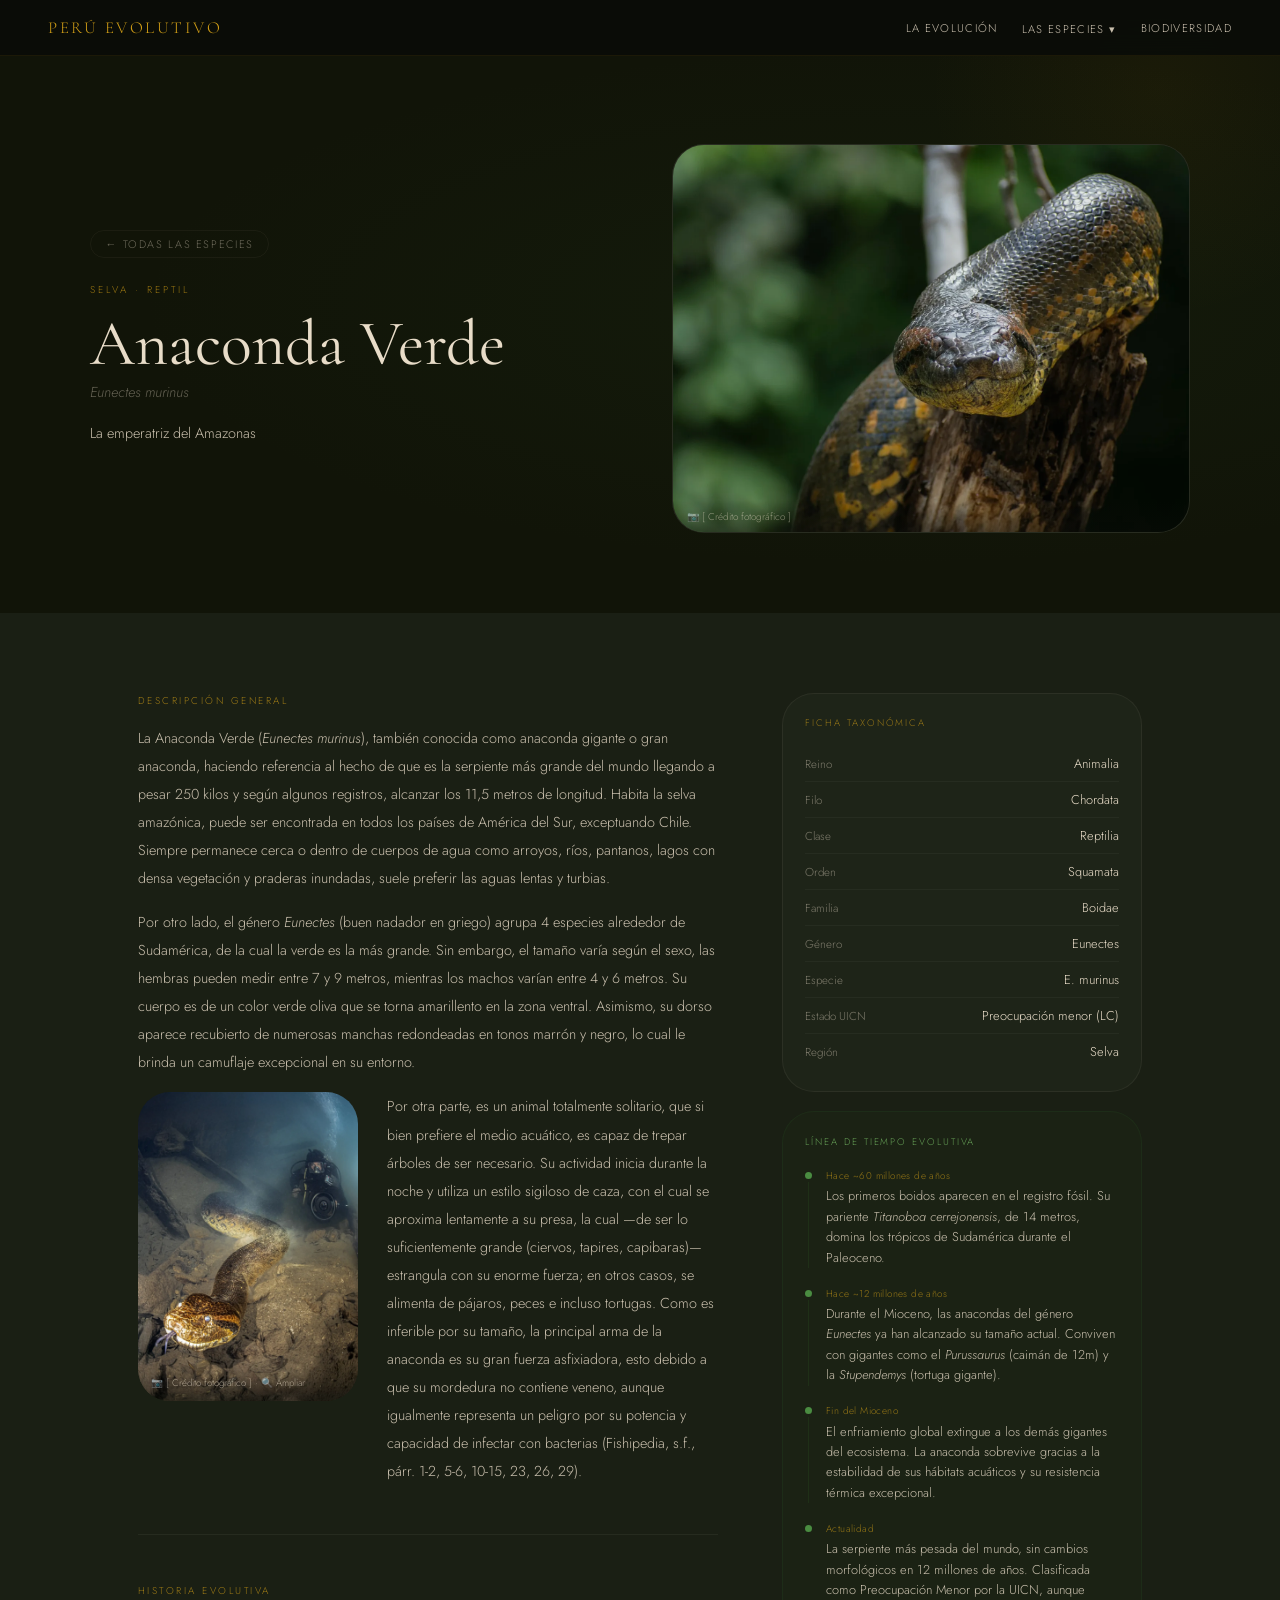
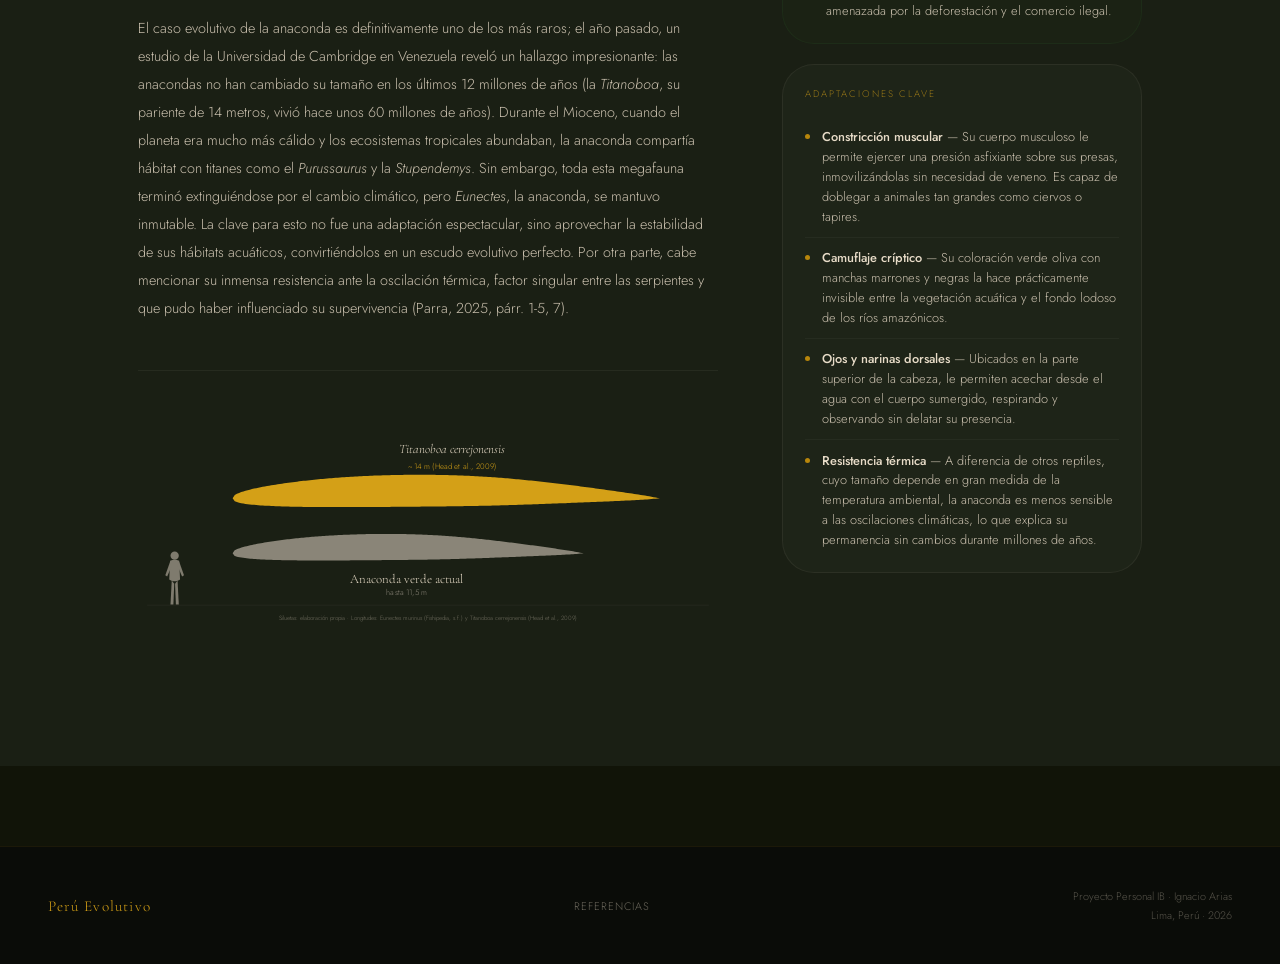
==== commit f2ffcc1a: "Add files via upload" ====
--- a/anaconda.html
+++ b/anaconda.html
@@ -181,12 +181,12 @@
 
       <!-- COMPARACIÓN DE TAMAÑO: Anaconda actual vs Titanoboa cerrejonensis -->
       <figure class="reveal" style="margin-bottom:3rem">
-        <svg width="100%" viewBox="0 0 1900 620" xmlns="http://www.w3.org/2000/svg" role="img" aria-label="Comparación de tamaño entre la anaconda verde actual y su pariente extinto Titanoboa cerrejonensis, con una silueta humana como referencia de escala">
-        <text x="1030" y="105" fill="#e8dcc8" font-family="'Cormorant Garamond',Georgia,serif" font-size="30" font-style="italic" text-anchor="middle">Titanoboa cerrejonensis</text>
-        <text x="1030" y="133" fill="#d4a017" font-family="'Jost',sans-serif" font-size="18" text-anchor="middle" letter-spacing="0.5">~14 m (Head et al., 2009)</text>
-
-        <line x1="30" y1="540" x2="1870" y2="540" stroke="#3a3a34" stroke-width="1"/>
-        <g transform="translate(120,483) scale(0.68)" fill="#8a8578" opacity="0.9">
+        <svg width="100%" viewBox="0 0 1900 698" xmlns="http://www.w3.org/2000/svg" role="img" aria-label="Comparación de tamaño entre la anaconda verde actual y su pariente extinto Titanoboa cerrejonensis, con una silueta humana como referencia de escala">
+        <text x="1030" y="113" fill="#e8dcc8" font-family="'Cormorant Garamond',Georgia,serif" font-size="42" font-style="italic" text-anchor="middle">Titanoboa cerrejonensis</text>
+        <text x="1030" y="163" fill="#d4a017" font-family="'Jost',sans-serif" font-size="26" text-anchor="middle" letter-spacing="0.5">~14 m (Head et al., 2009)</text>
+
+        <line x1="30" y1="610" x2="1870" y2="610" stroke="#3a3a34" stroke-width="1"/>
+        <g transform="translate(120,553) scale(0.68)" fill="#8a8578" opacity="0.9">
         <circle cx="0" cy="-155" r="20"/>
         <path d="M -22,-130 Q 0,-140 22,-130 L 26,-40 Q 14,-30 0,-32 Q -14,-30 -26,-40 Z"/>
         <path d="M -22,-125 L -45,-60 L -36,-55 L -14,-105 Z"/>
@@ -194,13 +194,14 @@
         <path d="M -14,-35 L -20,80 L -6,80 L -2,-20 Z"/>
         <path d="M 14,-35 L 20,80 L 6,80 L 2,-20 Z"/>
         </g>
-        <path fill="#d4a017" d="M 310.0 215.0 L 317.0 204.2 L 324.1 200.2 L 331.1 197.1 L 338.1 194.5 L 345.2 192.2 L 352.2 190.1 L 359.2 188.2 L 366.3 186.4 L 373.3 184.7 L 380.4 183.0 L 387.4 181.5 L 394.4 180.0 L 401.5 178.6 L 408.5 177.3 L 415.5 175.9 L 422.6 174.7 L 429.6 173.4 L 436.6 172.2 L 443.7 171.1 L 450.7 170.0 L 457.7 168.9 L 464.8 167.8 L 471.8 166.8 L 478.8 165.7 L 485.9 164.8 L 492.9 163.8 L 499.9 162.9 L 507.0 161.9 L 514.0 161.0 L 521.1 160.2 L 528.1 159.3 L 535.1 158.5 L 542.2 157.7 L 549.2 156.9 L 556.2 156.1 L 563.3 155.4 L 570.3 154.6 L 577.3 153.9 L 584.4 153.2 L 591.4 152.5 L 598.4 151.9 L 605.5 151.2 L 612.5 150.6 L 619.5 150.0 L 626.6 149.4 L 633.6 148.8 L 640.7 148.3 L 647.7 147.7 L 654.7 147.2 L 661.8 146.7 L 668.8 146.2 L 675.8 145.7 L 682.9 145.2 L 689.9 144.8 L 696.9 144.3 L 704.0 143.9 L 711.0 143.5 L 718.0 143.1 L 725.1 142.7 L 732.1 142.4 L 739.1 142.0 L 746.2 141.7 L 753.2 141.4 L 760.3 141.1 L 767.3 140.8 L 774.3 140.5 L 781.4 140.2 L 788.4 140.0 L 795.4 139.8 L 802.5 139.5 L 809.5 139.3 L 816.5 139.1 L 823.6 138.9 L 830.6 138.8 L 837.6 138.6 L 844.7 138.5 L 851.7 138.3 L 858.7 138.2 L 865.8 138.1 L 872.8 138.0 L 879.8 137.9 L 886.9 137.9 L 893.9 137.8 L 901.0 137.8 L 908.0 137.7 L 915.0 137.7 L 922.1 137.7 L 929.1 137.7 L 936.1 137.7 L 943.2 137.8 L 950.2 137.8 L 957.2 137.9 L 964.3 137.9 L 971.3 138.0 L 978.3 138.1 L 985.4 138.2 L 992.4 138.3 L 999.4 138.5 L 1006.5 138.6 L 1013.5 138.8 L 1020.6 139.0 L 1027.6 139.2 L 1034.6 139.4 L 1041.7 139.6 L 1048.7 139.8 L 1055.7 140.1 L 1062.8 140.3 L 1069.8 140.6 L 1076.8 140.9 L 1083.9 141.2 L 1090.9 141.6 L 1097.9 141.9 L 1105.0 142.3 L 1112.0 142.6 L 1119.0 143.0 L 1126.1 143.4 L 1133.1 143.8 L 1140.2 144.3 L 1147.2 144.7 L 1154.2 145.2 L 1161.3 145.7 L 1168.3 146.2 L 1175.3 146.7 L 1182.4 147.2 L 1189.4 147.8 L 1196.4 148.3 L 1203.5 148.9 L 1210.5 149.5 L 1217.5 150.1 L 1224.6 150.7 L 1231.6 151.3 L 1238.6 152.0 L 1245.7 152.6 L 1252.7 153.3 L 1259.7 154.0 L 1266.8 154.6 L 1273.8 155.4 L 1280.9 156.1 L 1287.9 156.8 L 1294.9 157.5 L 1302.0 158.3 L 1309.0 159.0 L 1316.0 159.8 L 1323.1 160.6 L 1330.1 161.3 L 1337.1 162.1 L 1344.2 162.9 L 1351.2 163.8 L 1358.2 164.6 L 1365.3 165.4 L 1372.3 166.2 L 1379.3 167.1 L 1386.4 167.9 L 1393.4 168.8 L 1400.5 169.6 L 1407.5 170.5 L 1414.5 171.4 L 1421.6 172.3 L 1428.6 173.1 L 1435.6 174.0 L 1442.7 174.9 L 1449.7 175.8 L 1456.7 176.8 L 1463.8 177.7 L 1470.8 178.6 L 1477.8 179.5 L 1484.9 180.5 L 1491.9 181.4 L 1498.9 182.3 L 1506.0 183.3 L 1513.0 184.3 L 1520.1 185.2 L 1527.1 186.2 L 1534.1 187.2 L 1541.2 188.2 L 1548.2 189.1 L 1555.2 190.1 L 1562.3 191.1 L 1569.3 192.2 L 1576.3 193.2 L 1583.4 194.2 L 1590.4 195.2 L 1597.4 196.3 L 1604.5 197.3 L 1611.5 198.4 L 1618.5 199.4 L 1625.6 200.5 L 1632.6 201.6 L 1639.6 202.7 L 1646.7 203.8 L 1653.7 204.9 L 1660.8 206.0 L 1667.8 207.2 L 1674.8 208.4 L 1681.9 209.8 L 1688.9 211.2 L 1695.9 212.5 L 1703.0 213.8 L 1710.0 215.0 L 1710.0 215.0 L 1703.0 215.5 L 1695.9 216.0 L 1688.9 216.6 L 1681.9 217.3 L 1674.8 218.1 L 1667.8 218.5 L 1660.8 218.9 L 1653.7 219.4 L 1646.7 219.8 L 1639.6 220.2 L 1632.6 220.5 L 1625.6 220.9 L 1618.5 221.3 L 1611.5 221.6 L 1604.5 222.0 L 1597.4 222.3 L 1590.4 222.7 L 1583.4 223.0 L 1576.3 223.3 L 1569.3 223.6 L 1562.3 224.0 L 1555.2 224.3 L 1548.2 224.6 L 1541.2 224.9 L 1534.1 225.2 L 1527.1 225.5 L 1520.1 225.8 L 1513.0 226.1 L 1506.0 226.4 L 1498.9 226.7 L 1491.9 226.9 L 1484.9 227.2 L 1477.8 227.5 L 1470.8 227.8 L 1463.8 228.1 L 1456.7 228.4 L 1449.7 228.6 L 1442.7 228.9 L 1435.6 229.2 L 1428.6 229.5 L 1421.6 229.7 L 1414.5 230.0 L 1407.5 230.3 L 1400.5 230.6 L 1393.4 230.8 L 1386.4 231.1 L 1379.3 231.4 L 1372.3 231.7 L 1365.3 231.9 L 1358.2 232.2 L 1351.2 232.5 L 1344.2 232.7 L 1337.1 233.0 L 1330.1 233.2 L 1323.1 233.5 L 1316.0 233.8 L 1309.0 234.0 L 1302.0 234.3 L 1294.9 234.5 L 1287.9 234.8 L 1280.9 235.0 L 1273.8 235.3 L 1266.8 235.5 L 1259.7 235.8 L 1252.7 236.0 L 1245.7 236.2 L 1238.6 236.5 L 1231.6 236.7 L 1224.6 236.9 L 1217.5 237.1 L 1210.5 237.3 L 1203.5 237.5 L 1196.4 237.7 L 1189.4 237.9 L 1182.4 238.1 L 1175.3 238.3 L 1168.3 238.5 L 1161.3 238.7 L 1154.2 238.8 L 1147.2 239.0 L 1140.2 239.1 L 1133.1 239.3 L 1126.1 239.4 L 1119.0 239.6 L 1112.0 239.7 L 1105.0 239.9 L 1097.9 240.0 L 1090.9 240.1 L 1083.9 240.2 L 1076.8 240.3 L 1069.8 240.4 L 1062.8 240.6 L 1055.7 240.7 L 1048.7 240.7 L 1041.7 240.8 L 1034.6 240.9 L 1027.6 241.0 L 1020.6 241.1 L 1013.5 241.2 L 1006.5 241.3 L 999.4 241.3 L 992.4 241.4 L 985.4 241.5 L 978.3 241.5 L 971.3 241.6 L 964.3 241.7 L 957.2 241.7 L 950.2 241.8 L 943.2 241.9 L 936.1 241.9 L 929.1 242.0 L 922.1 242.1 L 915.0 242.1 L 908.0 242.2 L 901.0 242.2 L 893.9 242.3 L 886.9 242.4 L 879.8 242.4 L 872.8 242.5 L 865.8 242.5 L 858.7 242.6 L 851.7 242.6 L 844.7 242.7 L 837.6 242.8 L 830.6 242.8 L 823.6 242.9 L 816.5 242.9 L 809.5 243.0 L 802.5 243.0 L 795.4 243.1 L 788.4 243.1 L 781.4 243.2 L 774.3 243.2 L 767.3 243.3 L 760.3 243.3 L 753.2 243.3 L 746.2 243.4 L 739.1 243.4 L 732.1 243.5 L 725.1 243.5 L 718.0 243.5 L 711.0 243.5 L 704.0 243.6 L 696.9 243.6 L 689.9 243.6 L 682.9 243.6 L 675.8 243.6 L 668.8 243.6 L 661.8 243.7 L 654.7 243.6 L 647.7 243.6 L 640.7 243.6 L 633.6 243.6 L 626.6 243.6 L 619.5 243.6 L 612.5 243.5 L 605.5 243.5 L 598.4 243.5 L 591.4 243.4 L 584.4 243.4 L 577.3 243.3 L 570.3 243.2 L 563.3 243.2 L 556.2 243.1 L 549.2 243.0 L 542.2 242.9 L 535.1 242.8 L 528.1 242.7 L 521.1 242.5 L 514.0 242.4 L 507.0 242.2 L 499.9 242.1 L 492.9 241.9 L 485.9 241.7 L 478.8 241.5 L 471.8 241.3 L 464.8 241.1 L 457.7 240.8 L 450.7 240.5 L 443.7 240.2 L 436.6 239.9 L 429.6 239.6 L 422.6 239.2 L 415.5 238.8 L 408.5 238.4 L 401.5 238.0 L 394.4 237.4 L 387.4 236.9 L 380.4 236.3 L 373.3 235.6 L 366.3 234.9 L 359.2 234.1 L 352.2 233.1 L 345.2 232.1 L 338.1 230.8 L 331.1 229.3 L 324.1 227.3 L 317.0 224.5 L 310.0 215.0 Z"/>
-        <path fill="#8a8578" d="M 310.0 385.0 L 315.8 376.1 L 321.6 372.8 L 327.3 370.3 L 333.1 368.1 L 338.9 366.3 L 344.7 364.5 L 350.5 363.0 L 356.2 361.5 L 362.0 360.1 L 367.8 358.8 L 373.6 357.5 L 379.3 356.3 L 385.1 355.1 L 390.9 354.0 L 396.7 352.9 L 402.5 351.9 L 408.2 350.9 L 414.0 349.9 L 419.8 348.9 L 425.6 348.0 L 431.4 347.1 L 437.1 346.2 L 442.9 345.4 L 448.7 344.5 L 454.5 343.7 L 460.3 342.9 L 466.0 342.2 L 471.8 341.4 L 477.6 340.7 L 483.4 340.0 L 489.1 339.3 L 494.9 338.6 L 500.7 337.9 L 506.5 337.3 L 512.3 336.6 L 518.0 336.0 L 523.8 335.4 L 529.6 334.8 L 535.4 334.3 L 541.2 333.7 L 546.9 333.1 L 552.7 332.6 L 558.5 332.1 L 564.3 331.6 L 570.1 331.1 L 575.8 330.6 L 581.6 330.2 L 587.4 329.7 L 593.2 329.3 L 598.9 328.9 L 604.7 328.5 L 610.5 328.1 L 616.3 327.7 L 622.1 327.3 L 627.8 327.0 L 633.6 326.6 L 639.4 326.3 L 645.2 326.0 L 651.0 325.6 L 656.7 325.4 L 662.5 325.1 L 668.3 324.8 L 674.1 324.5 L 679.8 324.3 L 685.6 324.0 L 691.4 323.8 L 697.2 323.6 L 703.0 323.4 L 708.7 323.2 L 714.5 323.0 L 720.3 322.8 L 726.1 322.7 L 731.9 322.5 L 737.6 322.4 L 743.4 322.3 L 749.2 322.1 L 755.0 322.0 L 760.8 321.9 L 766.5 321.8 L 772.3 321.8 L 778.1 321.7 L 783.9 321.6 L 789.6 321.6 L 795.4 321.5 L 801.2 321.5 L 807.0 321.5 L 812.8 321.5 L 818.5 321.5 L 824.3 321.5 L 830.1 321.5 L 835.9 321.6 L 841.7 321.6 L 847.4 321.7 L 853.2 321.8 L 859.0 321.8 L 864.8 321.9 L 870.6 322.0 L 876.3 322.1 L 882.1 322.3 L 887.9 322.4 L 893.7 322.5 L 899.4 322.7 L 905.2 322.9 L 911.0 323.1 L 916.8 323.2 L 922.6 323.5 L 928.3 323.7 L 934.1 323.9 L 939.9 324.1 L 945.7 324.4 L 951.5 324.7 L 957.2 325.0 L 963.0 325.2 L 968.8 325.6 L 974.6 325.9 L 980.4 326.2 L 986.1 326.5 L 991.9 326.9 L 997.7 327.3 L 1003.5 327.7 L 1009.2 328.1 L 1015.0 328.5 L 1020.8 328.9 L 1026.6 329.3 L 1032.4 329.8 L 1038.1 330.2 L 1043.9 330.7 L 1049.7 331.2 L 1055.5 331.7 L 1061.3 332.2 L 1067.0 332.7 L 1072.8 333.2 L 1078.6 333.8 L 1084.4 334.3 L 1090.2 334.9 L 1095.9 335.4 L 1101.7 336.0 L 1107.5 336.6 L 1113.3 337.2 L 1119.0 337.8 L 1124.8 338.4 L 1130.6 339.0 L 1136.4 339.6 L 1142.2 340.3 L 1147.9 340.9 L 1153.7 341.6 L 1159.5 342.2 L 1165.3 342.9 L 1171.1 343.6 L 1176.8 344.3 L 1182.6 344.9 L 1188.4 345.6 L 1194.2 346.3 L 1199.9 347.0 L 1205.7 347.7 L 1211.5 348.4 L 1217.3 349.2 L 1223.1 349.9 L 1228.8 350.6 L 1234.6 351.4 L 1240.4 352.1 L 1246.2 352.8 L 1252.0 353.6 L 1257.7 354.3 L 1263.5 355.1 L 1269.3 355.9 L 1275.1 356.6 L 1280.9 357.4 L 1286.6 358.2 L 1292.4 359.0 L 1298.2 359.8 L 1304.0 360.5 L 1309.7 361.3 L 1315.5 362.1 L 1321.3 363.0 L 1327.1 363.8 L 1332.9 364.6 L 1338.6 365.4 L 1344.4 366.2 L 1350.2 367.1 L 1356.0 367.9 L 1361.8 368.8 L 1367.5 369.6 L 1373.3 370.5 L 1379.1 371.3 L 1384.9 372.2 L 1390.7 373.1 L 1396.4 374.0 L 1402.2 374.9 L 1408.0 375.8 L 1413.8 376.7 L 1419.5 377.6 L 1425.3 378.6 L 1431.1 379.5 L 1436.9 380.8 L 1442.7 381.9 L 1448.4 383.0 L 1454.2 384.0 L 1460.0 385.0 L 1460.0 385.0 L 1454.2 385.4 L 1448.4 385.9 L 1442.7 386.3 L 1436.9 386.9 L 1431.1 387.5 L 1425.3 387.9 L 1419.5 388.2 L 1413.8 388.6 L 1408.0 388.9 L 1402.2 389.2 L 1396.4 389.6 L 1390.7 389.9 L 1384.9 390.2 L 1379.1 390.5 L 1373.3 390.7 L 1367.5 391.0 L 1361.8 391.3 L 1356.0 391.6 L 1350.2 391.8 L 1344.4 392.1 L 1338.6 392.4 L 1332.9 392.6 L 1327.1 392.9 L 1321.3 393.1 L 1315.5 393.4 L 1309.7 393.6 L 1304.0 393.9 L 1298.2 394.1 L 1292.4 394.3 L 1286.6 394.6 L 1280.9 394.8 L 1275.1 395.0 L 1269.3 395.3 L 1263.5 395.5 L 1257.7 395.7 L 1252.0 396.0 L 1246.2 396.2 L 1240.4 396.4 L 1234.6 396.7 L 1228.8 396.9 L 1223.1 397.1 L 1217.3 397.3 L 1211.5 397.6 L 1205.7 397.8 L 1199.9 398.0 L 1194.2 398.2 L 1188.4 398.5 L 1182.6 398.7 L 1176.8 398.9 L 1171.1 399.1 L 1165.3 399.3 L 1159.5 399.6 L 1153.7 399.8 L 1147.9 400.0 L 1142.2 400.2 L 1136.4 400.4 L 1130.6 400.6 L 1124.8 400.8 L 1119.0 401.0 L 1113.3 401.3 L 1107.5 401.5 L 1101.7 401.7 L 1095.9 401.9 L 1090.2 402.1 L 1084.4 402.2 L 1078.6 402.4 L 1072.8 402.6 L 1067.0 402.8 L 1061.3 403.0 L 1055.5 403.2 L 1049.7 403.3 L 1043.9 403.5 L 1038.1 403.7 L 1032.4 403.8 L 1026.6 404.0 L 1020.8 404.1 L 1015.0 404.3 L 1009.2 404.4 L 1003.5 404.6 L 997.7 404.7 L 991.9 404.8 L 986.1 405.0 L 980.4 405.1 L 974.6 405.2 L 968.8 405.3 L 963.0 405.4 L 957.2 405.5 L 951.5 405.6 L 945.7 405.7 L 939.9 405.8 L 934.1 405.9 L 928.3 406.0 L 922.6 406.1 L 916.8 406.1 L 911.0 406.2 L 905.2 406.3 L 899.4 406.4 L 893.7 406.4 L 887.9 406.5 L 882.1 406.6 L 876.3 406.6 L 870.6 406.7 L 864.8 406.8 L 859.0 406.8 L 853.2 406.9 L 847.4 406.9 L 841.7 407.0 L 835.9 407.0 L 830.1 407.1 L 824.3 407.1 L 818.5 407.2 L 812.8 407.2 L 807.0 407.3 L 801.2 407.3 L 795.4 407.4 L 789.6 407.4 L 783.9 407.5 L 778.1 407.5 L 772.3 407.6 L 766.5 407.6 L 760.8 407.7 L 755.0 407.7 L 749.2 407.8 L 743.4 407.8 L 737.6 407.8 L 731.9 407.9 L 726.1 407.9 L 720.3 408.0 L 714.5 408.0 L 708.7 408.1 L 703.0 408.1 L 697.2 408.1 L 691.4 408.2 L 685.6 408.2 L 679.8 408.2 L 674.1 408.3 L 668.3 408.3 L 662.5 408.3 L 656.7 408.4 L 651.0 408.4 L 645.2 408.4 L 639.4 408.4 L 633.6 408.5 L 627.8 408.5 L 622.1 408.5 L 616.3 408.5 L 610.5 408.5 L 604.7 408.5 L 598.9 408.5 L 593.2 408.5 L 587.4 408.5 L 581.6 408.5 L 575.8 408.5 L 570.1 408.5 L 564.3 408.5 L 558.5 408.5 L 552.7 408.4 L 546.9 408.4 L 541.2 408.3 L 535.4 408.3 L 529.6 408.3 L 523.8 408.2 L 518.0 408.1 L 512.3 408.1 L 506.5 408.0 L 500.7 407.9 L 494.9 407.8 L 489.1 407.7 L 483.4 407.6 L 477.6 407.5 L 471.8 407.4 L 466.0 407.2 L 460.3 407.1 L 454.5 406.9 L 448.7 406.8 L 442.9 406.6 L 437.1 406.4 L 431.4 406.2 L 425.6 406.0 L 419.8 405.7 L 414.0 405.5 L 408.2 405.2 L 402.5 404.9 L 396.7 404.6 L 390.9 404.2 L 385.1 403.9 L 379.3 403.4 L 373.6 403.0 L 367.8 402.5 L 362.0 402.0 L 356.2 401.3 L 350.5 400.7 L 344.7 399.9 L 338.9 399.0 L 333.1 398.0 L 327.3 396.7 L 321.6 395.1 L 315.8 392.8 L 310.0 385.0 Z"/>
-
-        <text x="880" y="466" fill="#e8dcc8" font-family="'Cormorant Garamond',Georgia,serif" font-size="30" text-anchor="middle">Anaconda verde actual</text>
-        <text x="880" y="494" fill="#8a8578" font-family="'Jost',sans-serif" font-size="18" text-anchor="middle" letter-spacing="0.5">hasta 11,5 m</text>
+        <path fill="#d4a017" d="M 310.0 260.0 L 317.0 249.2 L 324.1 245.2 L 331.1 242.1 L 338.1 239.5 L 345.2 237.2 L 352.2 235.1 L 359.2 233.2 L 366.3 231.4 L 373.3 229.7 L 380.4 228.0 L 387.4 226.5 L 394.4 225.0 L 401.5 223.6 L 408.5 222.3 L 415.5 220.9 L 422.6 219.7 L 429.6 218.4 L 436.6 217.2 L 443.7 216.1 L 450.7 215.0 L 457.7 213.9 L 464.8 212.8 L 471.8 211.8 L 478.8 210.7 L 485.9 209.8 L 492.9 208.8 L 499.9 207.9 L 507.0 206.9 L 514.0 206.0 L 521.1 205.2 L 528.1 204.3 L 535.1 203.5 L 542.2 202.7 L 549.2 201.9 L 556.2 201.1 L 563.3 200.4 L 570.3 199.6 L 577.3 198.9 L 584.4 198.2 L 591.4 197.5 L 598.4 196.9 L 605.5 196.2 L 612.5 195.6 L 619.5 195.0 L 626.6 194.4 L 633.6 193.8 L 640.7 193.3 L 647.7 192.7 L 654.7 192.2 L 661.8 191.7 L 668.8 191.2 L 675.8 190.7 L 682.9 190.2 L 689.9 189.8 L 696.9 189.3 L 704.0 188.9 L 711.0 188.5 L 718.0 188.1 L 725.1 187.7 L 732.1 187.4 L 739.1 187.0 L 746.2 186.7 L 753.2 186.4 L 760.3 186.1 L 767.3 185.8 L 774.3 185.5 L 781.4 185.2 L 788.4 185.0 L 795.4 184.8 L 802.5 184.5 L 809.5 184.3 L 816.5 184.1 L 823.6 183.9 L 830.6 183.8 L 837.6 183.6 L 844.7 183.5 L 851.7 183.3 L 858.7 183.2 L 865.8 183.1 L 872.8 183.0 L 879.8 182.9 L 886.9 182.9 L 893.9 182.8 L 901.0 182.8 L 908.0 182.7 L 915.0 182.7 L 922.1 182.7 L 929.1 182.7 L 936.1 182.7 L 943.2 182.8 L 950.2 182.8 L 957.2 182.9 L 964.3 182.9 L 971.3 183.0 L 978.3 183.1 L 985.4 183.2 L 992.4 183.3 L 999.4 183.5 L 1006.5 183.6 L 1013.5 183.8 L 1020.6 184.0 L 1027.6 184.2 L 1034.6 184.4 L 1041.7 184.6 L 1048.7 184.8 L 1055.7 185.1 L 1062.8 185.3 L 1069.8 185.6 L 1076.8 185.9 L 1083.9 186.2 L 1090.9 186.6 L 1097.9 186.9 L 1105.0 187.3 L 1112.0 187.6 L 1119.0 188.0 L 1126.1 188.4 L 1133.1 188.8 L 1140.2 189.3 L 1147.2 189.7 L 1154.2 190.2 L 1161.3 190.7 L 1168.3 191.2 L 1175.3 191.7 L 1182.4 192.2 L 1189.4 192.8 L 1196.4 193.3 L 1203.5 193.9 L 1210.5 194.5 L 1217.5 195.1 L 1224.6 195.7 L 1231.6 196.3 L 1238.6 197.0 L 1245.7 197.6 L 1252.7 198.3 L 1259.7 199.0 L 1266.8 199.6 L 1273.8 200.4 L 1280.9 201.1 L 1287.9 201.8 L 1294.9 202.5 L 1302.0 203.3 L 1309.0 204.0 L 1316.0 204.8 L 1323.1 205.6 L 1330.1 206.3 L 1337.1 207.1 L 1344.2 207.9 L 1351.2 208.8 L 1358.2 209.6 L 1365.3 210.4 L 1372.3 211.2 L 1379.3 212.1 L 1386.4 212.9 L 1393.4 213.8 L 1400.5 214.6 L 1407.5 215.5 L 1414.5 216.4 L 1421.6 217.3 L 1428.6 218.1 L 1435.6 219.0 L 1442.7 219.9 L 1449.7 220.8 L 1456.7 221.8 L 1463.8 222.7 L 1470.8 223.6 L 1477.8 224.5 L 1484.9 225.5 L 1491.9 226.4 L 1498.9 227.3 L 1506.0 228.3 L 1513.0 229.3 L 1520.1 230.2 L 1527.1 231.2 L 1534.1 232.2 L 1541.2 233.2 L 1548.2 234.1 L 1555.2 235.1 L 1562.3 236.1 L 1569.3 237.2 L 1576.3 238.2 L 1583.4 239.2 L 1590.4 240.2 L 1597.4 241.3 L 1604.5 242.3 L 1611.5 243.4 L 1618.5 244.4 L 1625.6 245.5 L 1632.6 246.6 L 1639.6 247.7 L 1646.7 248.8 L 1653.7 249.9 L 1660.8 251.0 L 1667.8 252.2 L 1674.8 253.4 L 1681.9 254.8 L 1688.9 256.2 L 1695.9 257.5 L 1703.0 258.8 L 1710.0 260.0 L 1710.0 260.0 L 1703.0 260.5 L 1695.9 261.0 L 1688.9 261.6 L 1681.9 262.3 L 1674.8 263.1 L 1667.8 263.5 L 1660.8 263.9 L 1653.7 264.4 L 1646.7 264.8 L 1639.6 265.2 L 1632.6 265.5 L 1625.6 265.9 L 1618.5 266.3 L 1611.5 266.6 L 1604.5 267.0 L 1597.4 267.3 L 1590.4 267.7 L 1583.4 268.0 L 1576.3 268.3 L 1569.3 268.6 L 1562.3 269.0 L 1555.2 269.3 L 1548.2 269.6 L 1541.2 269.9 L 1534.1 270.2 L 1527.1 270.5 L 1520.1 270.8 L 1513.0 271.1 L 1506.0 271.4 L 1498.9 271.7 L 1491.9 271.9 L 1484.9 272.2 L 1477.8 272.5 L 1470.8 272.8 L 1463.8 273.1 L 1456.7 273.4 L 1449.7 273.6 L 1442.7 273.9 L 1435.6 274.2 L 1428.6 274.5 L 1421.6 274.7 L 1414.5 275.0 L 1407.5 275.3 L 1400.5 275.6 L 1393.4 275.8 L 1386.4 276.1 L 1379.3 276.4 L 1372.3 276.7 L 1365.3 276.9 L 1358.2 277.2 L 1351.2 277.5 L 1344.2 277.7 L 1337.1 278.0 L 1330.1 278.2 L 1323.1 278.5 L 1316.0 278.8 L 1309.0 279.0 L 1302.0 279.3 L 1294.9 279.5 L 1287.9 279.8 L 1280.9 280.0 L 1273.8 280.3 L 1266.8 280.5 L 1259.7 280.8 L 1252.7 281.0 L 1245.7 281.2 L 1238.6 281.5 L 1231.6 281.7 L 1224.6 281.9 L 1217.5 282.1 L 1210.5 282.3 L 1203.5 282.5 L 1196.4 282.7 L 1189.4 282.9 L 1182.4 283.1 L 1175.3 283.3 L 1168.3 283.5 L 1161.3 283.7 L 1154.2 283.8 L 1147.2 284.0 L 1140.2 284.1 L 1133.1 284.3 L 1126.1 284.4 L 1119.0 284.6 L 1112.0 284.7 L 1105.0 284.9 L 1097.9 285.0 L 1090.9 285.1 L 1083.9 285.2 L 1076.8 285.3 L 1069.8 285.4 L 1062.8 285.6 L 1055.7 285.7 L 1048.7 285.7 L 1041.7 285.8 L 1034.6 285.9 L 1027.6 286.0 L 1020.6 286.1 L 1013.5 286.2 L 1006.5 286.3 L 999.4 286.3 L 992.4 286.4 L 985.4 286.5 L 978.3 286.5 L 971.3 286.6 L 964.3 286.7 L 957.2 286.7 L 950.2 286.8 L 943.2 286.9 L 936.1 286.9 L 929.1 287.0 L 922.1 287.1 L 915.0 287.1 L 908.0 287.2 L 901.0 287.2 L 893.9 287.3 L 886.9 287.4 L 879.8 287.4 L 872.8 287.5 L 865.8 287.5 L 858.7 287.6 L 851.7 287.6 L 844.7 287.7 L 837.6 287.8 L 830.6 287.8 L 823.6 287.9 L 816.5 287.9 L 809.5 288.0 L 802.5 288.0 L 795.4 288.1 L 788.4 288.1 L 781.4 288.2 L 774.3 288.2 L 767.3 288.3 L 760.3 288.3 L 753.2 288.3 L 746.2 288.4 L 739.1 288.4 L 732.1 288.5 L 725.1 288.5 L 718.0 288.5 L 711.0 288.5 L 704.0 288.6 L 696.9 288.6 L 689.9 288.6 L 682.9 288.6 L 675.8 288.6 L 668.8 288.6 L 661.8 288.7 L 654.7 288.6 L 647.7 288.6 L 640.7 288.6 L 633.6 288.6 L 626.6 288.6 L 619.5 288.6 L 612.5 288.5 L 605.5 288.5 L 598.4 288.5 L 591.4 288.4 L 584.4 288.4 L 577.3 288.3 L 570.3 288.2 L 563.3 288.2 L 556.2 288.1 L 549.2 288.0 L 542.2 287.9 L 535.1 287.8 L 528.1 287.7 L 521.1 287.5 L 514.0 287.4 L 507.0 287.2 L 499.9 287.1 L 492.9 286.9 L 485.9 286.7 L 478.8 286.5 L 471.8 286.3 L 464.8 286.1 L 457.7 285.8 L 450.7 285.5 L 443.7 285.2 L 436.6 284.9 L 429.6 284.6 L 422.6 284.2 L 415.5 283.8 L 408.5 283.4 L 401.5 283.0 L 394.4 282.4 L 387.4 281.9 L 380.4 281.3 L 373.3 280.6 L 366.3 279.9 L 359.2 279.1 L 352.2 278.1 L 345.2 277.1 L 338.1 275.8 L 331.1 274.3 L 324.1 272.3 L 317.0 269.5 L 310.0 260.0 Z"/>
+        <path fill="#8a8578" d="M 310.0 440.0 L 315.8 431.1 L 321.6 427.8 L 327.3 425.3 L 333.1 423.1 L 338.9 421.3 L 344.7 419.5 L 350.5 418.0 L 356.2 416.5 L 362.0 415.1 L 367.8 413.8 L 373.6 412.5 L 379.3 411.3 L 385.1 410.1 L 390.9 409.0 L 396.7 407.9 L 402.5 406.9 L 408.2 405.9 L 414.0 404.9 L 419.8 403.9 L 425.6 403.0 L 431.4 402.1 L 437.1 401.2 L 442.9 400.4 L 448.7 399.5 L 454.5 398.7 L 460.3 397.9 L 466.0 397.2 L 471.8 396.4 L 477.6 395.7 L 483.4 395.0 L 489.1 394.3 L 494.9 393.6 L 500.7 392.9 L 506.5 392.3 L 512.3 391.6 L 518.0 391.0 L 523.8 390.4 L 529.6 389.8 L 535.4 389.3 L 541.2 388.7 L 546.9 388.1 L 552.7 387.6 L 558.5 387.1 L 564.3 386.6 L 570.1 386.1 L 575.8 385.6 L 581.6 385.2 L 587.4 384.7 L 593.2 384.3 L 598.9 383.9 L 604.7 383.5 L 610.5 383.1 L 616.3 382.7 L 622.1 382.3 L 627.8 382.0 L 633.6 381.6 L 639.4 381.3 L 645.2 381.0 L 651.0 380.6 L 656.7 380.4 L 662.5 380.1 L 668.3 379.8 L 674.1 379.5 L 679.8 379.3 L 685.6 379.0 L 691.4 378.8 L 697.2 378.6 L 703.0 378.4 L 708.7 378.2 L 714.5 378.0 L 720.3 377.8 L 726.1 377.7 L 731.9 377.5 L 737.6 377.4 L 743.4 377.3 L 749.2 377.1 L 755.0 377.0 L 760.8 376.9 L 766.5 376.8 L 772.3 376.8 L 778.1 376.7 L 783.9 376.6 L 789.6 376.6 L 795.4 376.5 L 801.2 376.5 L 807.0 376.5 L 812.8 376.5 L 818.5 376.5 L 824.3 376.5 L 830.1 376.5 L 835.9 376.6 L 841.7 376.6 L 847.4 376.7 L 853.2 376.8 L 859.0 376.8 L 864.8 376.9 L 870.6 377.0 L 876.3 377.1 L 882.1 377.3 L 887.9 377.4 L 893.7 377.5 L 899.4 377.7 L 905.2 377.9 L 911.0 378.1 L 916.8 378.2 L 922.6 378.5 L 928.3 378.7 L 934.1 378.9 L 939.9 379.1 L 945.7 379.4 L 951.5 379.7 L 957.2 380.0 L 963.0 380.2 L 968.8 380.6 L 974.6 380.9 L 980.4 381.2 L 986.1 381.5 L 991.9 381.9 L 997.7 382.3 L 1003.5 382.7 L 1009.2 383.1 L 1015.0 383.5 L 1020.8 383.9 L 1026.6 384.3 L 1032.4 384.8 L 1038.1 385.2 L 1043.9 385.7 L 1049.7 386.2 L 1055.5 386.7 L 1061.3 387.2 L 1067.0 387.7 L 1072.8 388.2 L 1078.6 388.8 L 1084.4 389.3 L 1090.2 389.9 L 1095.9 390.4 L 1101.7 391.0 L 1107.5 391.6 L 1113.3 392.2 L 1119.0 392.8 L 1124.8 393.4 L 1130.6 394.0 L 1136.4 394.6 L 1142.2 395.3 L 1147.9 395.9 L 1153.7 396.6 L 1159.5 397.2 L 1165.3 397.9 L 1171.1 398.6 L 1176.8 399.3 L 1182.6 399.9 L 1188.4 400.6 L 1194.2 401.3 L 1199.9 402.0 L 1205.7 402.7 L 1211.5 403.4 L 1217.3 404.2 L 1223.1 404.9 L 1228.8 405.6 L 1234.6 406.4 L 1240.4 407.1 L 1246.2 407.8 L 1252.0 408.6 L 1257.7 409.3 L 1263.5 410.1 L 1269.3 410.9 L 1275.1 411.6 L 1280.9 412.4 L 1286.6 413.2 L 1292.4 414.0 L 1298.2 414.8 L 1304.0 415.5 L 1309.7 416.3 L 1315.5 417.1 L 1321.3 418.0 L 1327.1 418.8 L 1332.9 419.6 L 1338.6 420.4 L 1344.4 421.2 L 1350.2 422.1 L 1356.0 422.9 L 1361.8 423.8 L 1367.5 424.6 L 1373.3 425.5 L 1379.1 426.3 L 1384.9 427.2 L 1390.7 428.1 L 1396.4 429.0 L 1402.2 429.9 L 1408.0 430.8 L 1413.8 431.7 L 1419.5 432.6 L 1425.3 433.6 L 1431.1 434.5 L 1436.9 435.8 L 1442.7 436.9 L 1448.4 438.0 L 1454.2 439.0 L 1460.0 440.0 L 1460.0 440.0 L 1454.2 440.4 L 1448.4 440.9 L 1442.7 441.3 L 1436.9 441.9 L 1431.1 442.5 L 1425.3 442.9 L 1419.5 443.2 L 1413.8 443.6 L 1408.0 443.9 L 1402.2 444.2 L 1396.4 444.6 L 1390.7 444.9 L 1384.9 445.2 L 1379.1 445.5 L 1373.3 445.7 L 1367.5 446.0 L 1361.8 446.3 L 1356.0 446.6 L 1350.2 446.8 L 1344.4 447.1 L 1338.6 447.4 L 1332.9 447.6 L 1327.1 447.9 L 1321.3 448.1 L 1315.5 448.4 L 1309.7 448.6 L 1304.0 448.9 L 1298.2 449.1 L 1292.4 449.3 L 1286.6 449.6 L 1280.9 449.8 L 1275.1 450.0 L 1269.3 450.3 L 1263.5 450.5 L 1257.7 450.7 L 1252.0 451.0 L 1246.2 451.2 L 1240.4 451.4 L 1234.6 451.7 L 1228.8 451.9 L 1223.1 452.1 L 1217.3 452.3 L 1211.5 452.6 L 1205.7 452.8 L 1199.9 453.0 L 1194.2 453.2 L 1188.4 453.5 L 1182.6 453.7 L 1176.8 453.9 L 1171.1 454.1 L 1165.3 454.3 L 1159.5 454.6 L 1153.7 454.8 L 1147.9 455.0 L 1142.2 455.2 L 1136.4 455.4 L 1130.6 455.6 L 1124.8 455.8 L 1119.0 456.0 L 1113.3 456.3 L 1107.5 456.5 L 1101.7 456.7 L 1095.9 456.9 L 1090.2 457.1 L 1084.4 457.2 L 1078.6 457.4 L 1072.8 457.6 L 1067.0 457.8 L 1061.3 458.0 L 1055.5 458.2 L 1049.7 458.3 L 1043.9 458.5 L 1038.1 458.7 L 1032.4 458.8 L 1026.6 459.0 L 1020.8 459.1 L 1015.0 459.3 L 1009.2 459.4 L 1003.5 459.6 L 997.7 459.7 L 991.9 459.8 L 986.1 460.0 L 980.4 460.1 L 974.6 460.2 L 968.8 460.3 L 963.0 460.4 L 957.2 460.5 L 951.5 460.6 L 945.7 460.7 L 939.9 460.8 L 934.1 460.9 L 928.3 461.0 L 922.6 461.1 L 916.8 461.1 L 911.0 461.2 L 905.2 461.3 L 899.4 461.4 L 893.7 461.4 L 887.9 461.5 L 882.1 461.6 L 876.3 461.6 L 870.6 461.7 L 864.8 461.8 L 859.0 461.8 L 853.2 461.9 L 847.4 461.9 L 841.7 462.0 L 835.9 462.0 L 830.1 462.1 L 824.3 462.1 L 818.5 462.2 L 812.8 462.2 L 807.0 462.3 L 801.2 462.3 L 795.4 462.4 L 789.6 462.4 L 783.9 462.5 L 778.1 462.5 L 772.3 462.6 L 766.5 462.6 L 760.8 462.7 L 755.0 462.7 L 749.2 462.8 L 743.4 462.8 L 737.6 462.8 L 731.9 462.9 L 726.1 462.9 L 720.3 463.0 L 714.5 463.0 L 708.7 463.1 L 703.0 463.1 L 697.2 463.1 L 691.4 463.2 L 685.6 463.2 L 679.8 463.2 L 674.1 463.3 L 668.3 463.3 L 662.5 463.3 L 656.7 463.4 L 651.0 463.4 L 645.2 463.4 L 639.4 463.4 L 633.6 463.5 L 627.8 463.5 L 622.1 463.5 L 616.3 463.5 L 610.5 463.5 L 604.7 463.5 L 598.9 463.5 L 593.2 463.5 L 587.4 463.5 L 581.6 463.5 L 575.8 463.5 L 570.1 463.5 L 564.3 463.5 L 558.5 463.5 L 552.7 463.4 L 546.9 463.4 L 541.2 463.3 L 535.4 463.3 L 529.6 463.3 L 523.8 463.2 L 518.0 463.1 L 512.3 463.1 L 506.5 463.0 L 500.7 462.9 L 494.9 462.8 L 489.1 462.7 L 483.4 462.6 L 477.6 462.5 L 471.8 462.4 L 466.0 462.2 L 460.3 462.1 L 454.5 461.9 L 448.7 461.8 L 442.9 461.6 L 437.1 461.4 L 431.4 461.2 L 425.6 461.0 L 419.8 460.7 L 414.0 460.5 L 408.2 460.2 L 402.5 459.9 L 396.7 459.6 L 390.9 459.2 L 385.1 458.9 L 379.3 458.4 L 373.6 458.0 L 367.8 457.5 L 362.0 457.0 L 356.2 456.3 L 350.5 455.7 L 344.7 454.9 L 338.9 454.0 L 333.1 453.0 L 327.3 451.7 L 321.6 450.1 L 315.8 447.8 L 310.0 440.0 Z"/>
+
+        <text x="880" y="538" fill="#e8dcc8" font-family="'Cormorant Garamond',Georgia,serif" font-size="42" text-anchor="middle">Anaconda verde actual</text>
+        <text x="880" y="578" fill="#8a8578" font-family="'Jost',sans-serif" font-size="26" text-anchor="middle" letter-spacing="0.5">hasta 11,5 m</text>
+
+        <text x="950" y="658" fill="#c9bfad" font-family="'Jost',sans-serif" font-size="20" text-anchor="middle" opacity="0.5">Siluetas: elaboración propia · Longitudes: Eunectes murinus (Fishipedia, s.f.) y Titanoboa cerrejonensis (Head et al., 2009)</text>
         </svg>
-        <figcaption style="text-align:center;font-size:0.62rem;color:var(--humo);opacity:0.5;margin-top:0.5rem">Siluetas: elaboración propia · Longitudes: Eunectes murinus (Fishipedia, s.f.) y Titanoboa cerrejonensis (Head et al., 2009)</figcaption>
       </figure>
 
     </div>
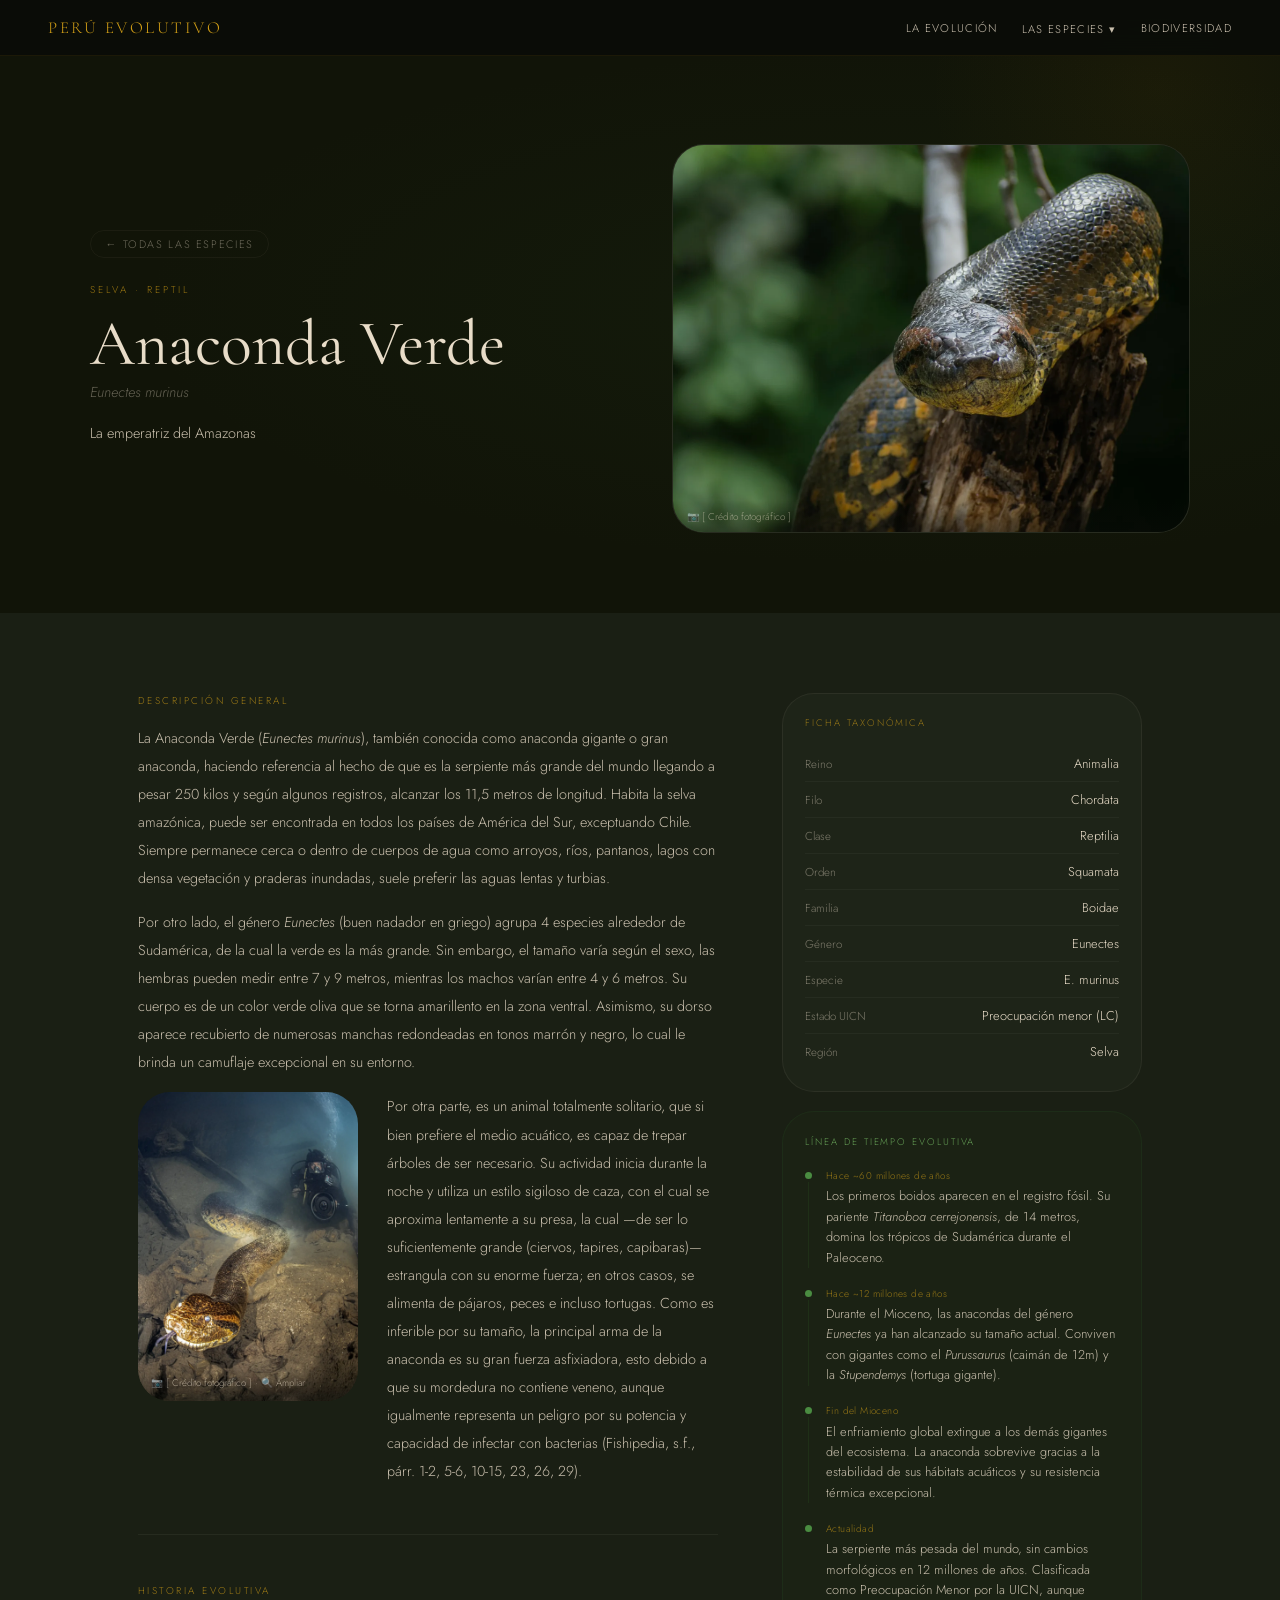
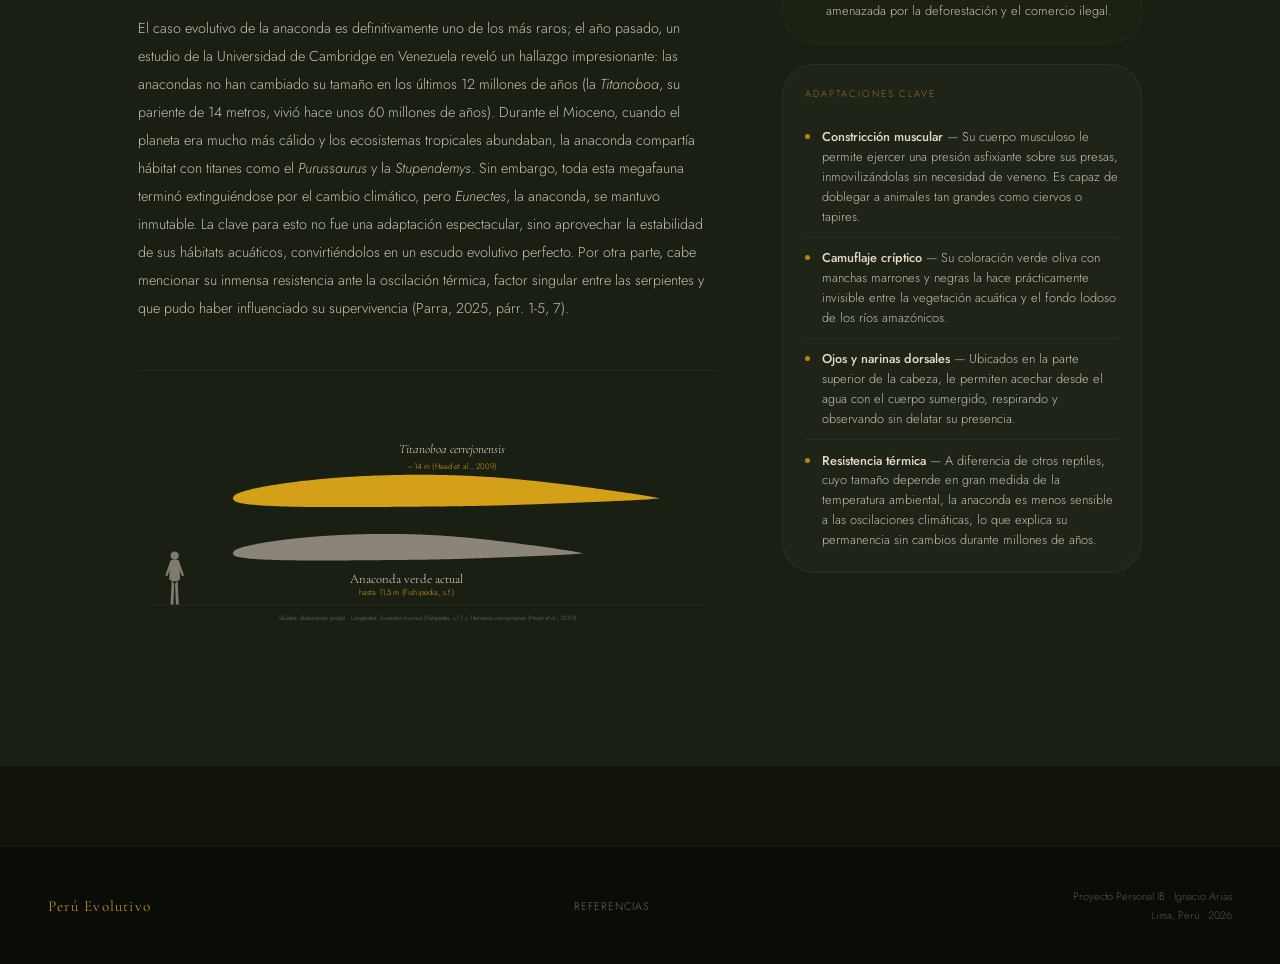
==== commit 9f603b9f: "Add files via upload" ====
--- a/anaconda.html
+++ b/anaconda.html
@@ -198,7 +198,7 @@
         <path fill="#8a8578" d="M 310.0 440.0 L 315.8 431.1 L 321.6 427.8 L 327.3 425.3 L 333.1 423.1 L 338.9 421.3 L 344.7 419.5 L 350.5 418.0 L 356.2 416.5 L 362.0 415.1 L 367.8 413.8 L 373.6 412.5 L 379.3 411.3 L 385.1 410.1 L 390.9 409.0 L 396.7 407.9 L 402.5 406.9 L 408.2 405.9 L 414.0 404.9 L 419.8 403.9 L 425.6 403.0 L 431.4 402.1 L 437.1 401.2 L 442.9 400.4 L 448.7 399.5 L 454.5 398.7 L 460.3 397.9 L 466.0 397.2 L 471.8 396.4 L 477.6 395.7 L 483.4 395.0 L 489.1 394.3 L 494.9 393.6 L 500.7 392.9 L 506.5 392.3 L 512.3 391.6 L 518.0 391.0 L 523.8 390.4 L 529.6 389.8 L 535.4 389.3 L 541.2 388.7 L 546.9 388.1 L 552.7 387.6 L 558.5 387.1 L 564.3 386.6 L 570.1 386.1 L 575.8 385.6 L 581.6 385.2 L 587.4 384.7 L 593.2 384.3 L 598.9 383.9 L 604.7 383.5 L 610.5 383.1 L 616.3 382.7 L 622.1 382.3 L 627.8 382.0 L 633.6 381.6 L 639.4 381.3 L 645.2 381.0 L 651.0 380.6 L 656.7 380.4 L 662.5 380.1 L 668.3 379.8 L 674.1 379.5 L 679.8 379.3 L 685.6 379.0 L 691.4 378.8 L 697.2 378.6 L 703.0 378.4 L 708.7 378.2 L 714.5 378.0 L 720.3 377.8 L 726.1 377.7 L 731.9 377.5 L 737.6 377.4 L 743.4 377.3 L 749.2 377.1 L 755.0 377.0 L 760.8 376.9 L 766.5 376.8 L 772.3 376.8 L 778.1 376.7 L 783.9 376.6 L 789.6 376.6 L 795.4 376.5 L 801.2 376.5 L 807.0 376.5 L 812.8 376.5 L 818.5 376.5 L 824.3 376.5 L 830.1 376.5 L 835.9 376.6 L 841.7 376.6 L 847.4 376.7 L 853.2 376.8 L 859.0 376.8 L 864.8 376.9 L 870.6 377.0 L 876.3 377.1 L 882.1 377.3 L 887.9 377.4 L 893.7 377.5 L 899.4 377.7 L 905.2 377.9 L 911.0 378.1 L 916.8 378.2 L 922.6 378.5 L 928.3 378.7 L 934.1 378.9 L 939.9 379.1 L 945.7 379.4 L 951.5 379.7 L 957.2 380.0 L 963.0 380.2 L 968.8 380.6 L 974.6 380.9 L 980.4 381.2 L 986.1 381.5 L 991.9 381.9 L 997.7 382.3 L 1003.5 382.7 L 1009.2 383.1 L 1015.0 383.5 L 1020.8 383.9 L 1026.6 384.3 L 1032.4 384.8 L 1038.1 385.2 L 1043.9 385.7 L 1049.7 386.2 L 1055.5 386.7 L 1061.3 387.2 L 1067.0 387.7 L 1072.8 388.2 L 1078.6 388.8 L 1084.4 389.3 L 1090.2 389.9 L 1095.9 390.4 L 1101.7 391.0 L 1107.5 391.6 L 1113.3 392.2 L 1119.0 392.8 L 1124.8 393.4 L 1130.6 394.0 L 1136.4 394.6 L 1142.2 395.3 L 1147.9 395.9 L 1153.7 396.6 L 1159.5 397.2 L 1165.3 397.9 L 1171.1 398.6 L 1176.8 399.3 L 1182.6 399.9 L 1188.4 400.6 L 1194.2 401.3 L 1199.9 402.0 L 1205.7 402.7 L 1211.5 403.4 L 1217.3 404.2 L 1223.1 404.9 L 1228.8 405.6 L 1234.6 406.4 L 1240.4 407.1 L 1246.2 407.8 L 1252.0 408.6 L 1257.7 409.3 L 1263.5 410.1 L 1269.3 410.9 L 1275.1 411.6 L 1280.9 412.4 L 1286.6 413.2 L 1292.4 414.0 L 1298.2 414.8 L 1304.0 415.5 L 1309.7 416.3 L 1315.5 417.1 L 1321.3 418.0 L 1327.1 418.8 L 1332.9 419.6 L 1338.6 420.4 L 1344.4 421.2 L 1350.2 422.1 L 1356.0 422.9 L 1361.8 423.8 L 1367.5 424.6 L 1373.3 425.5 L 1379.1 426.3 L 1384.9 427.2 L 1390.7 428.1 L 1396.4 429.0 L 1402.2 429.9 L 1408.0 430.8 L 1413.8 431.7 L 1419.5 432.6 L 1425.3 433.6 L 1431.1 434.5 L 1436.9 435.8 L 1442.7 436.9 L 1448.4 438.0 L 1454.2 439.0 L 1460.0 440.0 L 1460.0 440.0 L 1454.2 440.4 L 1448.4 440.9 L 1442.7 441.3 L 1436.9 441.9 L 1431.1 442.5 L 1425.3 442.9 L 1419.5 443.2 L 1413.8 443.6 L 1408.0 443.9 L 1402.2 444.2 L 1396.4 444.6 L 1390.7 444.9 L 1384.9 445.2 L 1379.1 445.5 L 1373.3 445.7 L 1367.5 446.0 L 1361.8 446.3 L 1356.0 446.6 L 1350.2 446.8 L 1344.4 447.1 L 1338.6 447.4 L 1332.9 447.6 L 1327.1 447.9 L 1321.3 448.1 L 1315.5 448.4 L 1309.7 448.6 L 1304.0 448.9 L 1298.2 449.1 L 1292.4 449.3 L 1286.6 449.6 L 1280.9 449.8 L 1275.1 450.0 L 1269.3 450.3 L 1263.5 450.5 L 1257.7 450.7 L 1252.0 451.0 L 1246.2 451.2 L 1240.4 451.4 L 1234.6 451.7 L 1228.8 451.9 L 1223.1 452.1 L 1217.3 452.3 L 1211.5 452.6 L 1205.7 452.8 L 1199.9 453.0 L 1194.2 453.2 L 1188.4 453.5 L 1182.6 453.7 L 1176.8 453.9 L 1171.1 454.1 L 1165.3 454.3 L 1159.5 454.6 L 1153.7 454.8 L 1147.9 455.0 L 1142.2 455.2 L 1136.4 455.4 L 1130.6 455.6 L 1124.8 455.8 L 1119.0 456.0 L 1113.3 456.3 L 1107.5 456.5 L 1101.7 456.7 L 1095.9 456.9 L 1090.2 457.1 L 1084.4 457.2 L 1078.6 457.4 L 1072.8 457.6 L 1067.0 457.8 L 1061.3 458.0 L 1055.5 458.2 L 1049.7 458.3 L 1043.9 458.5 L 1038.1 458.7 L 1032.4 458.8 L 1026.6 459.0 L 1020.8 459.1 L 1015.0 459.3 L 1009.2 459.4 L 1003.5 459.6 L 997.7 459.7 L 991.9 459.8 L 986.1 460.0 L 980.4 460.1 L 974.6 460.2 L 968.8 460.3 L 963.0 460.4 L 957.2 460.5 L 951.5 460.6 L 945.7 460.7 L 939.9 460.8 L 934.1 460.9 L 928.3 461.0 L 922.6 461.1 L 916.8 461.1 L 911.0 461.2 L 905.2 461.3 L 899.4 461.4 L 893.7 461.4 L 887.9 461.5 L 882.1 461.6 L 876.3 461.6 L 870.6 461.7 L 864.8 461.8 L 859.0 461.8 L 853.2 461.9 L 847.4 461.9 L 841.7 462.0 L 835.9 462.0 L 830.1 462.1 L 824.3 462.1 L 818.5 462.2 L 812.8 462.2 L 807.0 462.3 L 801.2 462.3 L 795.4 462.4 L 789.6 462.4 L 783.9 462.5 L 778.1 462.5 L 772.3 462.6 L 766.5 462.6 L 760.8 462.7 L 755.0 462.7 L 749.2 462.8 L 743.4 462.8 L 737.6 462.8 L 731.9 462.9 L 726.1 462.9 L 720.3 463.0 L 714.5 463.0 L 708.7 463.1 L 703.0 463.1 L 697.2 463.1 L 691.4 463.2 L 685.6 463.2 L 679.8 463.2 L 674.1 463.3 L 668.3 463.3 L 662.5 463.3 L 656.7 463.4 L 651.0 463.4 L 645.2 463.4 L 639.4 463.4 L 633.6 463.5 L 627.8 463.5 L 622.1 463.5 L 616.3 463.5 L 610.5 463.5 L 604.7 463.5 L 598.9 463.5 L 593.2 463.5 L 587.4 463.5 L 581.6 463.5 L 575.8 463.5 L 570.1 463.5 L 564.3 463.5 L 558.5 463.5 L 552.7 463.4 L 546.9 463.4 L 541.2 463.3 L 535.4 463.3 L 529.6 463.3 L 523.8 463.2 L 518.0 463.1 L 512.3 463.1 L 506.5 463.0 L 500.7 462.9 L 494.9 462.8 L 489.1 462.7 L 483.4 462.6 L 477.6 462.5 L 471.8 462.4 L 466.0 462.2 L 460.3 462.1 L 454.5 461.9 L 448.7 461.8 L 442.9 461.6 L 437.1 461.4 L 431.4 461.2 L 425.6 461.0 L 419.8 460.7 L 414.0 460.5 L 408.2 460.2 L 402.5 459.9 L 396.7 459.6 L 390.9 459.2 L 385.1 458.9 L 379.3 458.4 L 373.6 458.0 L 367.8 457.5 L 362.0 457.0 L 356.2 456.3 L 350.5 455.7 L 344.7 454.9 L 338.9 454.0 L 333.1 453.0 L 327.3 451.7 L 321.6 450.1 L 315.8 447.8 L 310.0 440.0 Z"/>
 
         <text x="880" y="538" fill="#e8dcc8" font-family="'Cormorant Garamond',Georgia,serif" font-size="42" text-anchor="middle">Anaconda verde actual</text>
-        <text x="880" y="578" fill="#8a8578" font-family="'Jost',sans-serif" font-size="26" text-anchor="middle" letter-spacing="0.5">hasta 11,5 m</text>
+        <text x="880" y="578" fill="#d4a017" font-family="'Jost',sans-serif" font-size="26" text-anchor="middle" letter-spacing="0.5">hasta 11,5 m (Fishipedia, s.f.)</text>
 
         <text x="950" y="658" fill="#c9bfad" font-family="'Jost',sans-serif" font-size="20" text-anchor="middle" opacity="0.5">Siluetas: elaboración propia · Longitudes: Eunectes murinus (Fishipedia, s.f.) y Titanoboa cerrejonensis (Head et al., 2009)</text>
         </svg>
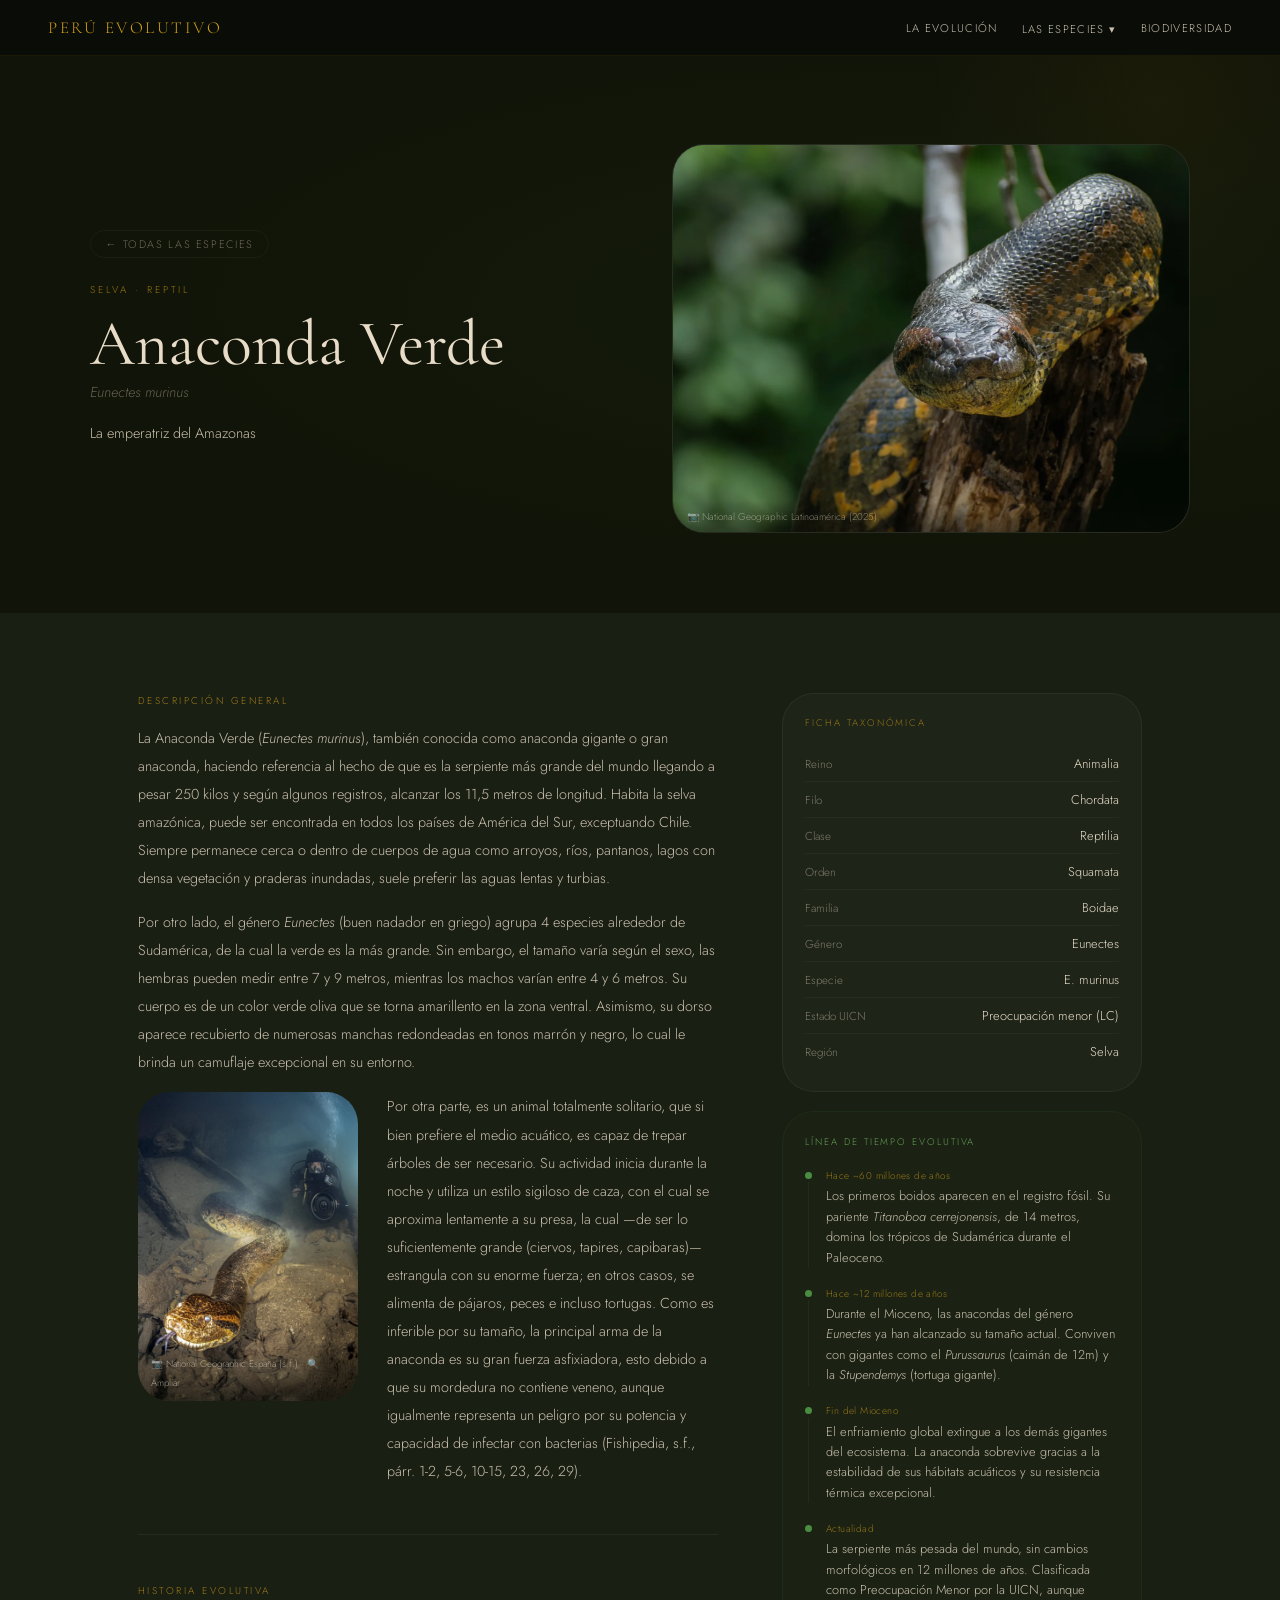
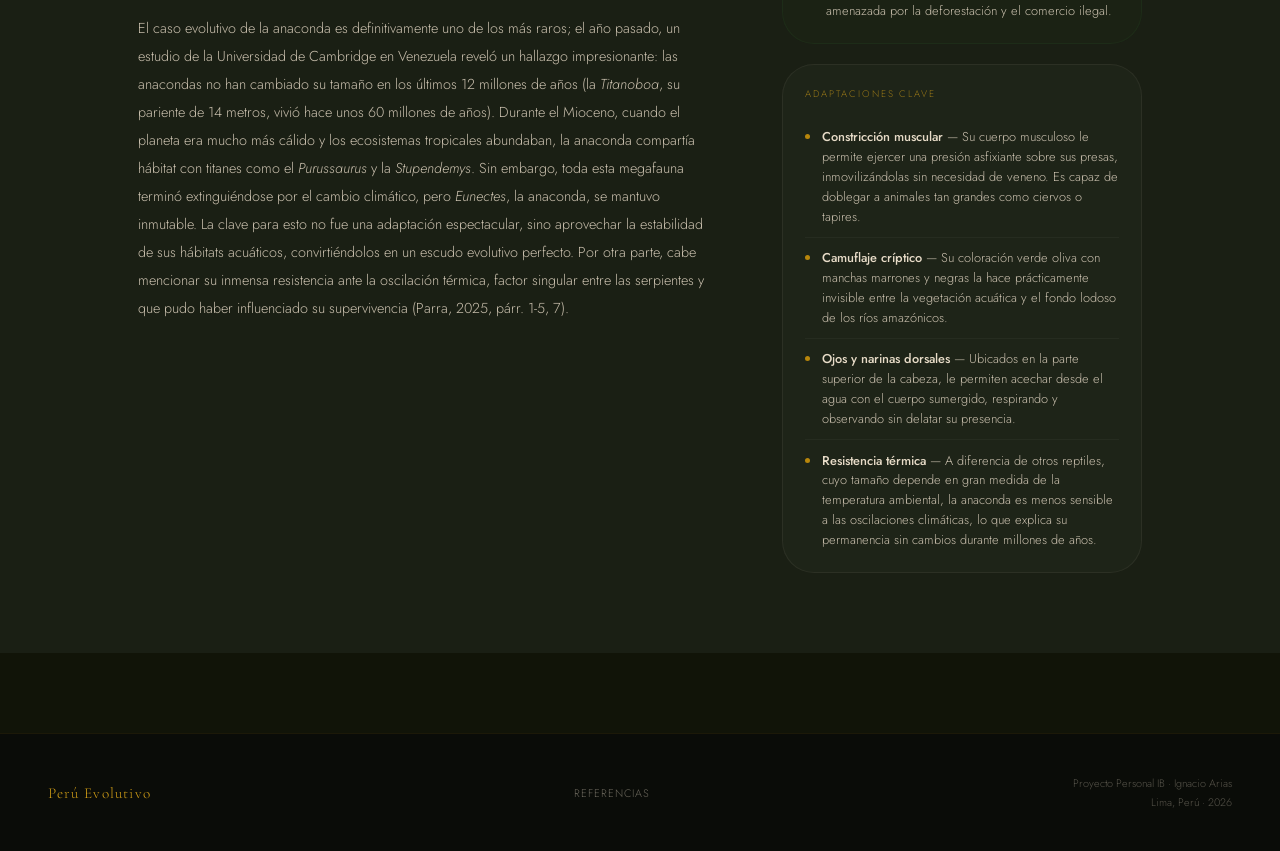
==== commit 80ca7712: "Add files via upload" ====
--- a/anaconda.html
+++ b/anaconda.html
@@ -139,7 +139,7 @@
         <p>img/anaconda.jpg</p>
       </div>
       <!-- ✏️ Crédito fotográfico -->
-      <div class="photo-caption">📷 [ Crédito fotográfico ]</div>
+      <div class="photo-caption">📷 National Geographic Latinoamérica (2025)</div>
     </div>
   </div>
 </div>
@@ -161,7 +161,7 @@
           <div style="display:flex;gap:1.8rem;align-items:flex-start;margin-top:1rem" class="anaconda-side-block">
             <div class="reveal" style="flex:0 0 38%;max-width:38%;border-radius:var(--r-xl);overflow:hidden;position:relative;cursor:zoom-in" onclick="abrirFoto('img/anaconda-buzo.webp','Anaconda verde en su hábitat acuático')">
               <img src="img/anaconda-buzo.webp" alt="Anaconda verde acechando en aguas turbias, con un buzo al fondo" style="width:100%;height:100%;object-fit:cover;display:block">
-              <div style="position:absolute;bottom:0;left:0;right:0;padding:0.5rem 0.8rem;background:linear-gradient(to top,rgba(10,12,8,0.85),transparent);font-size:0.6rem;color:var(--humo);opacity:0.7">📷 [ Crédito fotográfico ] · 🔍 Ampliar</div>
+              <div style="position:absolute;bottom:0;left:0;right:0;padding:0.5rem 0.8rem;background:linear-gradient(to top,rgba(10,12,8,0.85),transparent);font-size:0.6rem;color:var(--humo);opacity:0.7">📷 National Geographic España (s.f.) · 🔍 Ampliar</div>
             </div>
             <p style="flex:1;margin:0">Por otra parte, es un animal totalmente solitario, que si bien prefiere el medio acuático, es capaz de trepar árboles de ser necesario. Su actividad inicia durante la noche y utiliza un estilo sigiloso de caza, con el cual se aproxima lentamente a su presa, la cual —de ser lo suficientemente grande (ciervos, tapires, capibaras)— estrangula con su enorme fuerza; en otros casos, se alimenta de pájaros, peces e incluso tortugas. Como es inferible por su tamaño, la principal arma de la anaconda es su gran fuerza asfixiadora, esto debido a que su mordedura no contiene veneno, aunque igualmente representa un peligro por su potencia y capacidad de infectar con bacterias (Fishipedia, s.f., párr. 1-2, 5-6, 10-15, 23, 26, 29).</p>
           </div>
@@ -178,31 +178,6 @@
           <p>El caso evolutivo de la anaconda es definitivamente uno de los más raros; el año pasado, un estudio de la Universidad de Cambridge en Venezuela reveló un hallazgo impresionante: las anacondas no han cambiado su tamaño en los últimos 12 millones de años (la <em>Titanoboa</em>, su pariente de 14 metros, vivió hace unos 60 millones de años). Durante el Mioceno, cuando el planeta era mucho más cálido y los ecosistemas tropicales abundaban, la anaconda compartía hábitat con titanes como el <em>Purussaurus</em> y la <em>Stupendemys</em>. Sin embargo, toda esta megafauna terminó extinguiéndose por el cambio climático, pero <em>Eunectes</em>, la anaconda, se mantuvo inmutable. La clave para esto no fue una adaptación espectacular, sino aprovechar la estabilidad de sus hábitats acuáticos, convirtiéndolos en un escudo evolutivo perfecto. Por otra parte, cabe mencionar su inmensa resistencia ante la oscilación térmica, factor singular entre las serpientes y que pudo haber influenciado su supervivencia (Parra, 2025, párr. 1-5, 7).</p>
         </div>
       </section>
-
-      <!-- COMPARACIÓN DE TAMAÑO: Anaconda actual vs Titanoboa cerrejonensis -->
-      <figure class="reveal" style="margin-bottom:3rem">
-        <svg width="100%" viewBox="0 0 1900 698" xmlns="http://www.w3.org/2000/svg" role="img" aria-label="Comparación de tamaño entre la anaconda verde actual y su pariente extinto Titanoboa cerrejonensis, con una silueta humana como referencia de escala">
-        <text x="1030" y="113" fill="#e8dcc8" font-family="'Cormorant Garamond',Georgia,serif" font-size="42" font-style="italic" text-anchor="middle">Titanoboa cerrejonensis</text>
-        <text x="1030" y="163" fill="#d4a017" font-family="'Jost',sans-serif" font-size="26" text-anchor="middle" letter-spacing="0.5">~14 m (Head et al., 2009)</text>
-
-        <line x1="30" y1="610" x2="1870" y2="610" stroke="#3a3a34" stroke-width="1"/>
-        <g transform="translate(120,553) scale(0.68)" fill="#8a8578" opacity="0.9">
-        <circle cx="0" cy="-155" r="20"/>
-        <path d="M -22,-130 Q 0,-140 22,-130 L 26,-40 Q 14,-30 0,-32 Q -14,-30 -26,-40 Z"/>
-        <path d="M -22,-125 L -45,-60 L -36,-55 L -14,-105 Z"/>
-        <path d="M 22,-125 L 45,-60 L 36,-55 L 14,-105 Z"/>
-        <path d="M -14,-35 L -20,80 L -6,80 L -2,-20 Z"/>
-        <path d="M 14,-35 L 20,80 L 6,80 L 2,-20 Z"/>
-        </g>
-        <path fill="#d4a017" d="M 310.0 260.0 L 317.0 249.2 L 324.1 245.2 L 331.1 242.1 L 338.1 239.5 L 345.2 237.2 L 352.2 235.1 L 359.2 233.2 L 366.3 231.4 L 373.3 229.7 L 380.4 228.0 L 387.4 226.5 L 394.4 225.0 L 401.5 223.6 L 408.5 222.3 L 415.5 220.9 L 422.6 219.7 L 429.6 218.4 L 436.6 217.2 L 443.7 216.1 L 450.7 215.0 L 457.7 213.9 L 464.8 212.8 L 471.8 211.8 L 478.8 210.7 L 485.9 209.8 L 492.9 208.8 L 499.9 207.9 L 507.0 206.9 L 514.0 206.0 L 521.1 205.2 L 528.1 204.3 L 535.1 203.5 L 542.2 202.7 L 549.2 201.9 L 556.2 201.1 L 563.3 200.4 L 570.3 199.6 L 577.3 198.9 L 584.4 198.2 L 591.4 197.5 L 598.4 196.9 L 605.5 196.2 L 612.5 195.6 L 619.5 195.0 L 626.6 194.4 L 633.6 193.8 L 640.7 193.3 L 647.7 192.7 L 654.7 192.2 L 661.8 191.7 L 668.8 191.2 L 675.8 190.7 L 682.9 190.2 L 689.9 189.8 L 696.9 189.3 L 704.0 188.9 L 711.0 188.5 L 718.0 188.1 L 725.1 187.7 L 732.1 187.4 L 739.1 187.0 L 746.2 186.7 L 753.2 186.4 L 760.3 186.1 L 767.3 185.8 L 774.3 185.5 L 781.4 185.2 L 788.4 185.0 L 795.4 184.8 L 802.5 184.5 L 809.5 184.3 L 816.5 184.1 L 823.6 183.9 L 830.6 183.8 L 837.6 183.6 L 844.7 183.5 L 851.7 183.3 L 858.7 183.2 L 865.8 183.1 L 872.8 183.0 L 879.8 182.9 L 886.9 182.9 L 893.9 182.8 L 901.0 182.8 L 908.0 182.7 L 915.0 182.7 L 922.1 182.7 L 929.1 182.7 L 936.1 182.7 L 943.2 182.8 L 950.2 182.8 L 957.2 182.9 L 964.3 182.9 L 971.3 183.0 L 978.3 183.1 L 985.4 183.2 L 992.4 183.3 L 999.4 183.5 L 1006.5 183.6 L 1013.5 183.8 L 1020.6 184.0 L 1027.6 184.2 L 1034.6 184.4 L 1041.7 184.6 L 1048.7 184.8 L 1055.7 185.1 L 1062.8 185.3 L 1069.8 185.6 L 1076.8 185.9 L 1083.9 186.2 L 1090.9 186.6 L 1097.9 186.9 L 1105.0 187.3 L 1112.0 187.6 L 1119.0 188.0 L 1126.1 188.4 L 1133.1 188.8 L 1140.2 189.3 L 1147.2 189.7 L 1154.2 190.2 L 1161.3 190.7 L 1168.3 191.2 L 1175.3 191.7 L 1182.4 192.2 L 1189.4 192.8 L 1196.4 193.3 L 1203.5 193.9 L 1210.5 194.5 L 1217.5 195.1 L 1224.6 195.7 L 1231.6 196.3 L 1238.6 197.0 L 1245.7 197.6 L 1252.7 198.3 L 1259.7 199.0 L 1266.8 199.6 L 1273.8 200.4 L 1280.9 201.1 L 1287.9 201.8 L 1294.9 202.5 L 1302.0 203.3 L 1309.0 204.0 L 1316.0 204.8 L 1323.1 205.6 L 1330.1 206.3 L 1337.1 207.1 L 1344.2 207.9 L 1351.2 208.8 L 1358.2 209.6 L 1365.3 210.4 L 1372.3 211.2 L 1379.3 212.1 L 1386.4 212.9 L 1393.4 213.8 L 1400.5 214.6 L 1407.5 215.5 L 1414.5 216.4 L 1421.6 217.3 L 1428.6 218.1 L 1435.6 219.0 L 1442.7 219.9 L 1449.7 220.8 L 1456.7 221.8 L 1463.8 222.7 L 1470.8 223.6 L 1477.8 224.5 L 1484.9 225.5 L 1491.9 226.4 L 1498.9 227.3 L 1506.0 228.3 L 1513.0 229.3 L 1520.1 230.2 L 1527.1 231.2 L 1534.1 232.2 L 1541.2 233.2 L 1548.2 234.1 L 1555.2 235.1 L 1562.3 236.1 L 1569.3 237.2 L 1576.3 238.2 L 1583.4 239.2 L 1590.4 240.2 L 1597.4 241.3 L 1604.5 242.3 L 1611.5 243.4 L 1618.5 244.4 L 1625.6 245.5 L 1632.6 246.6 L 1639.6 247.7 L 1646.7 248.8 L 1653.7 249.9 L 1660.8 251.0 L 1667.8 252.2 L 1674.8 253.4 L 1681.9 254.8 L 1688.9 256.2 L 1695.9 257.5 L 1703.0 258.8 L 1710.0 260.0 L 1710.0 260.0 L 1703.0 260.5 L 1695.9 261.0 L 1688.9 261.6 L 1681.9 262.3 L 1674.8 263.1 L 1667.8 263.5 L 1660.8 263.9 L 1653.7 264.4 L 1646.7 264.8 L 1639.6 265.2 L 1632.6 265.5 L 1625.6 265.9 L 1618.5 266.3 L 1611.5 266.6 L 1604.5 267.0 L 1597.4 267.3 L 1590.4 267.7 L 1583.4 268.0 L 1576.3 268.3 L 1569.3 268.6 L 1562.3 269.0 L 1555.2 269.3 L 1548.2 269.6 L 1541.2 269.9 L 1534.1 270.2 L 1527.1 270.5 L 1520.1 270.8 L 1513.0 271.1 L 1506.0 271.4 L 1498.9 271.7 L 1491.9 271.9 L 1484.9 272.2 L 1477.8 272.5 L 1470.8 272.8 L 1463.8 273.1 L 1456.7 273.4 L 1449.7 273.6 L 1442.7 273.9 L 1435.6 274.2 L 1428.6 274.5 L 1421.6 274.7 L 1414.5 275.0 L 1407.5 275.3 L 1400.5 275.6 L 1393.4 275.8 L 1386.4 276.1 L 1379.3 276.4 L 1372.3 276.7 L 1365.3 276.9 L 1358.2 277.2 L 1351.2 277.5 L 1344.2 277.7 L 1337.1 278.0 L 1330.1 278.2 L 1323.1 278.5 L 1316.0 278.8 L 1309.0 279.0 L 1302.0 279.3 L 1294.9 279.5 L 1287.9 279.8 L 1280.9 280.0 L 1273.8 280.3 L 1266.8 280.5 L 1259.7 280.8 L 1252.7 281.0 L 1245.7 281.2 L 1238.6 281.5 L 1231.6 281.7 L 1224.6 281.9 L 1217.5 282.1 L 1210.5 282.3 L 1203.5 282.5 L 1196.4 282.7 L 1189.4 282.9 L 1182.4 283.1 L 1175.3 283.3 L 1168.3 283.5 L 1161.3 283.7 L 1154.2 283.8 L 1147.2 284.0 L 1140.2 284.1 L 1133.1 284.3 L 1126.1 284.4 L 1119.0 284.6 L 1112.0 284.7 L 1105.0 284.9 L 1097.9 285.0 L 1090.9 285.1 L 1083.9 285.2 L 1076.8 285.3 L 1069.8 285.4 L 1062.8 285.6 L 1055.7 285.7 L 1048.7 285.7 L 1041.7 285.8 L 1034.6 285.9 L 1027.6 286.0 L 1020.6 286.1 L 1013.5 286.2 L 1006.5 286.3 L 999.4 286.3 L 992.4 286.4 L 985.4 286.5 L 978.3 286.5 L 971.3 286.6 L 964.3 286.7 L 957.2 286.7 L 950.2 286.8 L 943.2 286.9 L 936.1 286.9 L 929.1 287.0 L 922.1 287.1 L 915.0 287.1 L 908.0 287.2 L 901.0 287.2 L 893.9 287.3 L 886.9 287.4 L 879.8 287.4 L 872.8 287.5 L 865.8 287.5 L 858.7 287.6 L 851.7 287.6 L 844.7 287.7 L 837.6 287.8 L 830.6 287.8 L 823.6 287.9 L 816.5 287.9 L 809.5 288.0 L 802.5 288.0 L 795.4 288.1 L 788.4 288.1 L 781.4 288.2 L 774.3 288.2 L 767.3 288.3 L 760.3 288.3 L 753.2 288.3 L 746.2 288.4 L 739.1 288.4 L 732.1 288.5 L 725.1 288.5 L 718.0 288.5 L 711.0 288.5 L 704.0 288.6 L 696.9 288.6 L 689.9 288.6 L 682.9 288.6 L 675.8 288.6 L 668.8 288.6 L 661.8 288.7 L 654.7 288.6 L 647.7 288.6 L 640.7 288.6 L 633.6 288.6 L 626.6 288.6 L 619.5 288.6 L 612.5 288.5 L 605.5 288.5 L 598.4 288.5 L 591.4 288.4 L 584.4 288.4 L 577.3 288.3 L 570.3 288.2 L 563.3 288.2 L 556.2 288.1 L 549.2 288.0 L 542.2 287.9 L 535.1 287.8 L 528.1 287.7 L 521.1 287.5 L 514.0 287.4 L 507.0 287.2 L 499.9 287.1 L 492.9 286.9 L 485.9 286.7 L 478.8 286.5 L 471.8 286.3 L 464.8 286.1 L 457.7 285.8 L 450.7 285.5 L 443.7 285.2 L 436.6 284.9 L 429.6 284.6 L 422.6 284.2 L 415.5 283.8 L 408.5 283.4 L 401.5 283.0 L 394.4 282.4 L 387.4 281.9 L 380.4 281.3 L 373.3 280.6 L 366.3 279.9 L 359.2 279.1 L 352.2 278.1 L 345.2 277.1 L 338.1 275.8 L 331.1 274.3 L 324.1 272.3 L 317.0 269.5 L 310.0 260.0 Z"/>
-        <path fill="#8a8578" d="M 310.0 440.0 L 315.8 431.1 L 321.6 427.8 L 327.3 425.3 L 333.1 423.1 L 338.9 421.3 L 344.7 419.5 L 350.5 418.0 L 356.2 416.5 L 362.0 415.1 L 367.8 413.8 L 373.6 412.5 L 379.3 411.3 L 385.1 410.1 L 390.9 409.0 L 396.7 407.9 L 402.5 406.9 L 408.2 405.9 L 414.0 404.9 L 419.8 403.9 L 425.6 403.0 L 431.4 402.1 L 437.1 401.2 L 442.9 400.4 L 448.7 399.5 L 454.5 398.7 L 460.3 397.9 L 466.0 397.2 L 471.8 396.4 L 477.6 395.7 L 483.4 395.0 L 489.1 394.3 L 494.9 393.6 L 500.7 392.9 L 506.5 392.3 L 512.3 391.6 L 518.0 391.0 L 523.8 390.4 L 529.6 389.8 L 535.4 389.3 L 541.2 388.7 L 546.9 388.1 L 552.7 387.6 L 558.5 387.1 L 564.3 386.6 L 570.1 386.1 L 575.8 385.6 L 581.6 385.2 L 587.4 384.7 L 593.2 384.3 L 598.9 383.9 L 604.7 383.5 L 610.5 383.1 L 616.3 382.7 L 622.1 382.3 L 627.8 382.0 L 633.6 381.6 L 639.4 381.3 L 645.2 381.0 L 651.0 380.6 L 656.7 380.4 L 662.5 380.1 L 668.3 379.8 L 674.1 379.5 L 679.8 379.3 L 685.6 379.0 L 691.4 378.8 L 697.2 378.6 L 703.0 378.4 L 708.7 378.2 L 714.5 378.0 L 720.3 377.8 L 726.1 377.7 L 731.9 377.5 L 737.6 377.4 L 743.4 377.3 L 749.2 377.1 L 755.0 377.0 L 760.8 376.9 L 766.5 376.8 L 772.3 376.8 L 778.1 376.7 L 783.9 376.6 L 789.6 376.6 L 795.4 376.5 L 801.2 376.5 L 807.0 376.5 L 812.8 376.5 L 818.5 376.5 L 824.3 376.5 L 830.1 376.5 L 835.9 376.6 L 841.7 376.6 L 847.4 376.7 L 853.2 376.8 L 859.0 376.8 L 864.8 376.9 L 870.6 377.0 L 876.3 377.1 L 882.1 377.3 L 887.9 377.4 L 893.7 377.5 L 899.4 377.7 L 905.2 377.9 L 911.0 378.1 L 916.8 378.2 L 922.6 378.5 L 928.3 378.7 L 934.1 378.9 L 939.9 379.1 L 945.7 379.4 L 951.5 379.7 L 957.2 380.0 L 963.0 380.2 L 968.8 380.6 L 974.6 380.9 L 980.4 381.2 L 986.1 381.5 L 991.9 381.9 L 997.7 382.3 L 1003.5 382.7 L 1009.2 383.1 L 1015.0 383.5 L 1020.8 383.9 L 1026.6 384.3 L 1032.4 384.8 L 1038.1 385.2 L 1043.9 385.7 L 1049.7 386.2 L 1055.5 386.7 L 1061.3 387.2 L 1067.0 387.7 L 1072.8 388.2 L 1078.6 388.8 L 1084.4 389.3 L 1090.2 389.9 L 1095.9 390.4 L 1101.7 391.0 L 1107.5 391.6 L 1113.3 392.2 L 1119.0 392.8 L 1124.8 393.4 L 1130.6 394.0 L 1136.4 394.6 L 1142.2 395.3 L 1147.9 395.9 L 1153.7 396.6 L 1159.5 397.2 L 1165.3 397.9 L 1171.1 398.6 L 1176.8 399.3 L 1182.6 399.9 L 1188.4 400.6 L 1194.2 401.3 L 1199.9 402.0 L 1205.7 402.7 L 1211.5 403.4 L 1217.3 404.2 L 1223.1 404.9 L 1228.8 405.6 L 1234.6 406.4 L 1240.4 407.1 L 1246.2 407.8 L 1252.0 408.6 L 1257.7 409.3 L 1263.5 410.1 L 1269.3 410.9 L 1275.1 411.6 L 1280.9 412.4 L 1286.6 413.2 L 1292.4 414.0 L 1298.2 414.8 L 1304.0 415.5 L 1309.7 416.3 L 1315.5 417.1 L 1321.3 418.0 L 1327.1 418.8 L 1332.9 419.6 L 1338.6 420.4 L 1344.4 421.2 L 1350.2 422.1 L 1356.0 422.9 L 1361.8 423.8 L 1367.5 424.6 L 1373.3 425.5 L 1379.1 426.3 L 1384.9 427.2 L 1390.7 428.1 L 1396.4 429.0 L 1402.2 429.9 L 1408.0 430.8 L 1413.8 431.7 L 1419.5 432.6 L 1425.3 433.6 L 1431.1 434.5 L 1436.9 435.8 L 1442.7 436.9 L 1448.4 438.0 L 1454.2 439.0 L 1460.0 440.0 L 1460.0 440.0 L 1454.2 440.4 L 1448.4 440.9 L 1442.7 441.3 L 1436.9 441.9 L 1431.1 442.5 L 1425.3 442.9 L 1419.5 443.2 L 1413.8 443.6 L 1408.0 443.9 L 1402.2 444.2 L 1396.4 444.6 L 1390.7 444.9 L 1384.9 445.2 L 1379.1 445.5 L 1373.3 445.7 L 1367.5 446.0 L 1361.8 446.3 L 1356.0 446.6 L 1350.2 446.8 L 1344.4 447.1 L 1338.6 447.4 L 1332.9 447.6 L 1327.1 447.9 L 1321.3 448.1 L 1315.5 448.4 L 1309.7 448.6 L 1304.0 448.9 L 1298.2 449.1 L 1292.4 449.3 L 1286.6 449.6 L 1280.9 449.8 L 1275.1 450.0 L 1269.3 450.3 L 1263.5 450.5 L 1257.7 450.7 L 1252.0 451.0 L 1246.2 451.2 L 1240.4 451.4 L 1234.6 451.7 L 1228.8 451.9 L 1223.1 452.1 L 1217.3 452.3 L 1211.5 452.6 L 1205.7 452.8 L 1199.9 453.0 L 1194.2 453.2 L 1188.4 453.5 L 1182.6 453.7 L 1176.8 453.9 L 1171.1 454.1 L 1165.3 454.3 L 1159.5 454.6 L 1153.7 454.8 L 1147.9 455.0 L 1142.2 455.2 L 1136.4 455.4 L 1130.6 455.6 L 1124.8 455.8 L 1119.0 456.0 L 1113.3 456.3 L 1107.5 456.5 L 1101.7 456.7 L 1095.9 456.9 L 1090.2 457.1 L 1084.4 457.2 L 1078.6 457.4 L 1072.8 457.6 L 1067.0 457.8 L 1061.3 458.0 L 1055.5 458.2 L 1049.7 458.3 L 1043.9 458.5 L 1038.1 458.7 L 1032.4 458.8 L 1026.6 459.0 L 1020.8 459.1 L 1015.0 459.3 L 1009.2 459.4 L 1003.5 459.6 L 997.7 459.7 L 991.9 459.8 L 986.1 460.0 L 980.4 460.1 L 974.6 460.2 L 968.8 460.3 L 963.0 460.4 L 957.2 460.5 L 951.5 460.6 L 945.7 460.7 L 939.9 460.8 L 934.1 460.9 L 928.3 461.0 L 922.6 461.1 L 916.8 461.1 L 911.0 461.2 L 905.2 461.3 L 899.4 461.4 L 893.7 461.4 L 887.9 461.5 L 882.1 461.6 L 876.3 461.6 L 870.6 461.7 L 864.8 461.8 L 859.0 461.8 L 853.2 461.9 L 847.4 461.9 L 841.7 462.0 L 835.9 462.0 L 830.1 462.1 L 824.3 462.1 L 818.5 462.2 L 812.8 462.2 L 807.0 462.3 L 801.2 462.3 L 795.4 462.4 L 789.6 462.4 L 783.9 462.5 L 778.1 462.5 L 772.3 462.6 L 766.5 462.6 L 760.8 462.7 L 755.0 462.7 L 749.2 462.8 L 743.4 462.8 L 737.6 462.8 L 731.9 462.9 L 726.1 462.9 L 720.3 463.0 L 714.5 463.0 L 708.7 463.1 L 703.0 463.1 L 697.2 463.1 L 691.4 463.2 L 685.6 463.2 L 679.8 463.2 L 674.1 463.3 L 668.3 463.3 L 662.5 463.3 L 656.7 463.4 L 651.0 463.4 L 645.2 463.4 L 639.4 463.4 L 633.6 463.5 L 627.8 463.5 L 622.1 463.5 L 616.3 463.5 L 610.5 463.5 L 604.7 463.5 L 598.9 463.5 L 593.2 463.5 L 587.4 463.5 L 581.6 463.5 L 575.8 463.5 L 570.1 463.5 L 564.3 463.5 L 558.5 463.5 L 552.7 463.4 L 546.9 463.4 L 541.2 463.3 L 535.4 463.3 L 529.6 463.3 L 523.8 463.2 L 518.0 463.1 L 512.3 463.1 L 506.5 463.0 L 500.7 462.9 L 494.9 462.8 L 489.1 462.7 L 483.4 462.6 L 477.6 462.5 L 471.8 462.4 L 466.0 462.2 L 460.3 462.1 L 454.5 461.9 L 448.7 461.8 L 442.9 461.6 L 437.1 461.4 L 431.4 461.2 L 425.6 461.0 L 419.8 460.7 L 414.0 460.5 L 408.2 460.2 L 402.5 459.9 L 396.7 459.6 L 390.9 459.2 L 385.1 458.9 L 379.3 458.4 L 373.6 458.0 L 367.8 457.5 L 362.0 457.0 L 356.2 456.3 L 350.5 455.7 L 344.7 454.9 L 338.9 454.0 L 333.1 453.0 L 327.3 451.7 L 321.6 450.1 L 315.8 447.8 L 310.0 440.0 Z"/>
-
-        <text x="880" y="538" fill="#e8dcc8" font-family="'Cormorant Garamond',Georgia,serif" font-size="42" text-anchor="middle">Anaconda verde actual</text>
-        <text x="880" y="578" fill="#d4a017" font-family="'Jost',sans-serif" font-size="26" text-anchor="middle" letter-spacing="0.5">hasta 11,5 m (Fishipedia, s.f.)</text>
-
-        <text x="950" y="658" fill="#c9bfad" font-family="'Jost',sans-serif" font-size="20" text-anchor="middle" opacity="0.5">Siluetas: elaboración propia · Longitudes: Eunectes murinus (Fishipedia, s.f.) y Titanoboa cerrejonensis (Head et al., 2009)</text>
-        </svg>
-      </figure>
 
     </div>
 
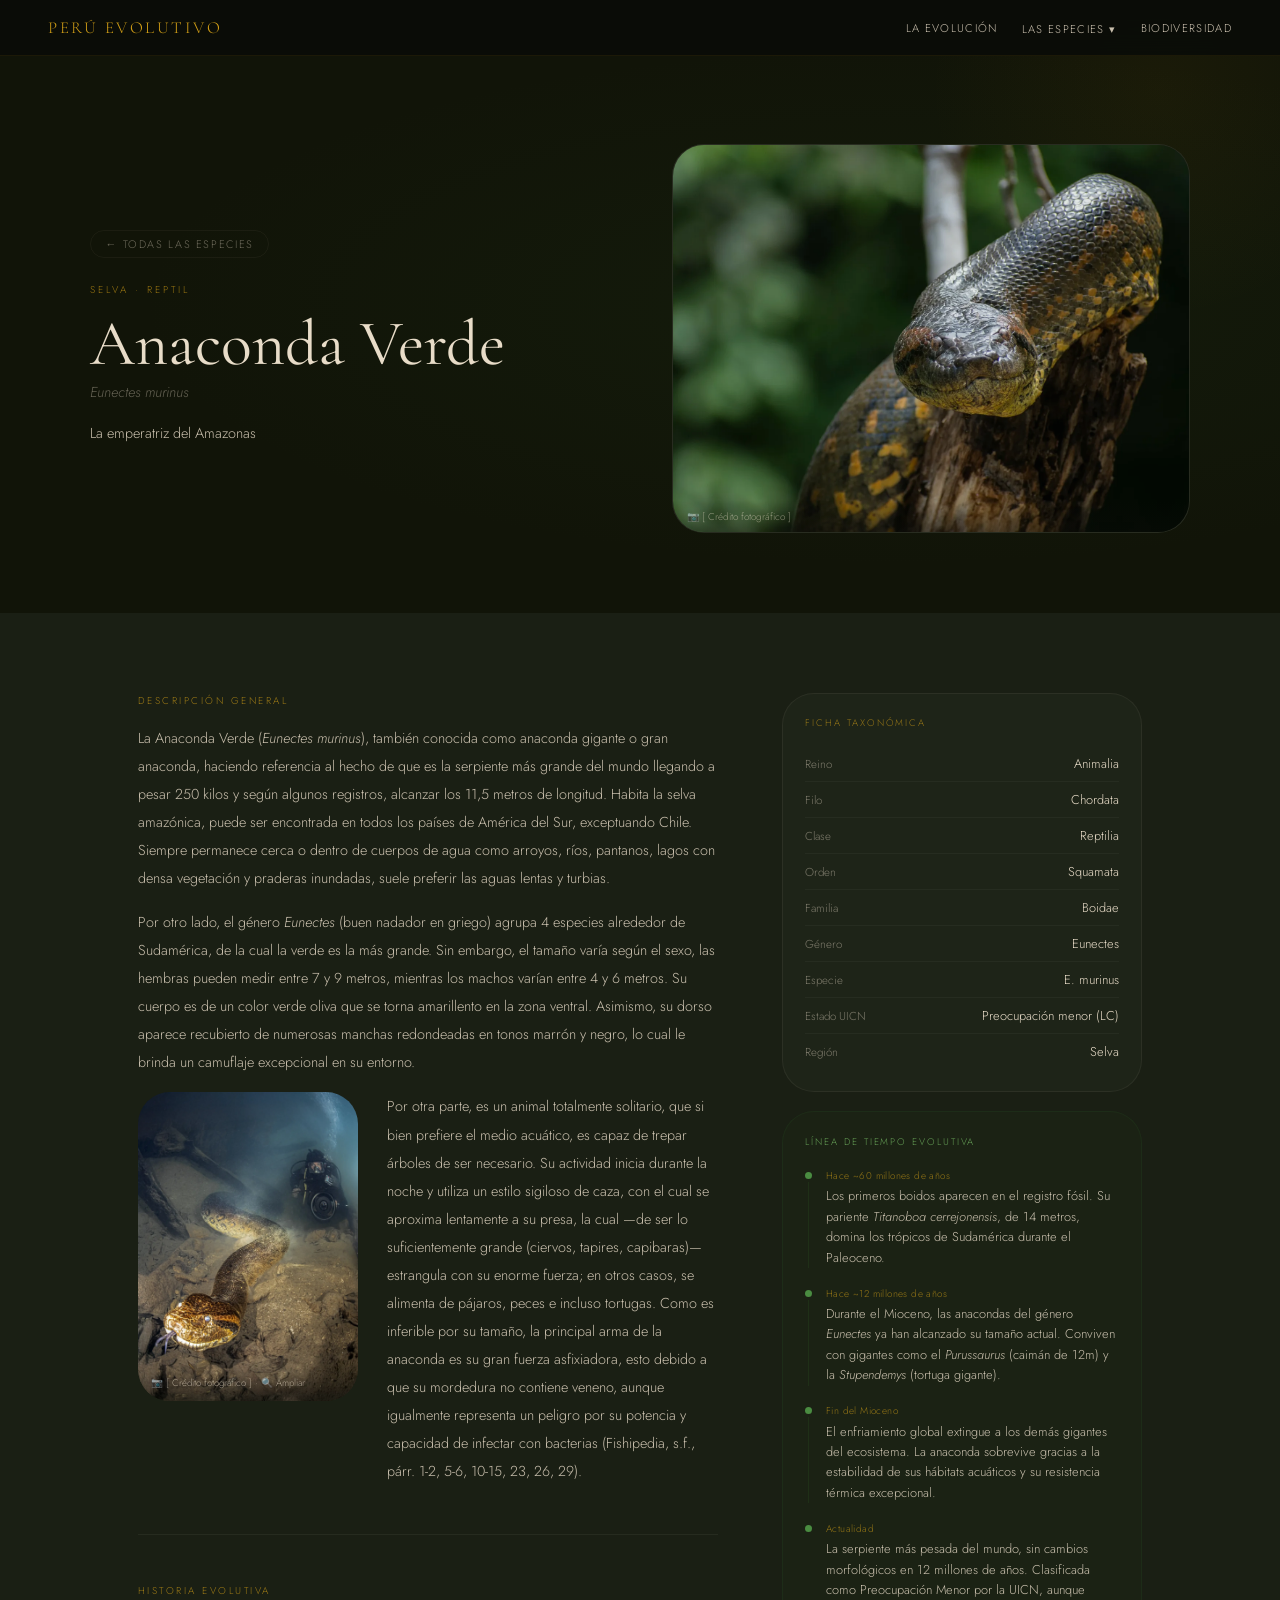
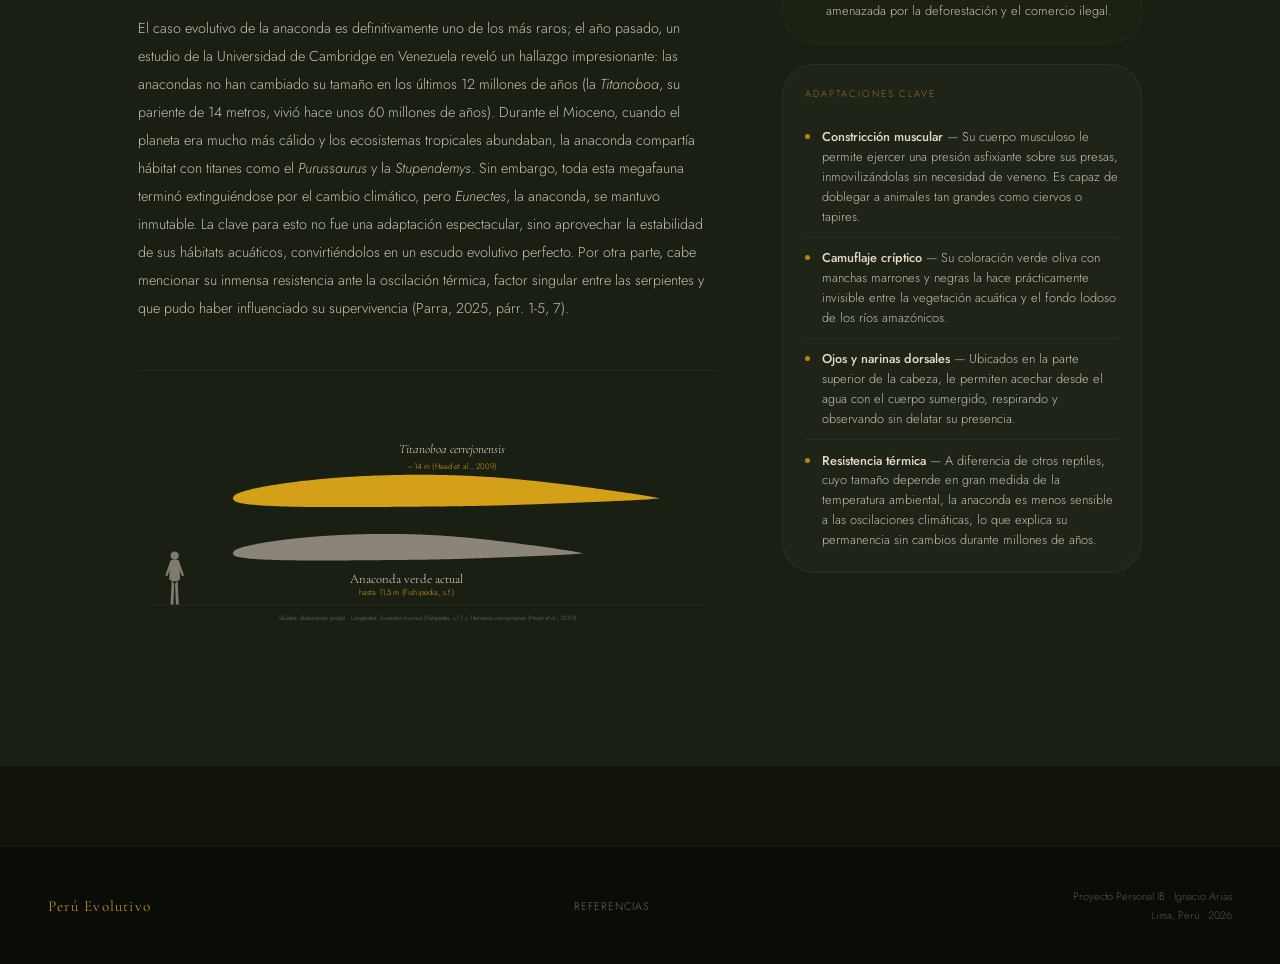
==== commit 8251019d: "Add files via upload" ====
--- a/anaconda.html
+++ b/anaconda.html
@@ -139,7 +139,7 @@
         <p>img/anaconda.jpg</p>
       </div>
       <!-- ✏️ Crédito fotográfico -->
-      <div class="photo-caption">📷 National Geographic Latinoamérica (2025)</div>
+      <div class="photo-caption">📷 [ Crédito fotográfico ]</div>
     </div>
   </div>
 </div>
@@ -161,7 +161,7 @@
           <div style="display:flex;gap:1.8rem;align-items:flex-start;margin-top:1rem" class="anaconda-side-block">
             <div class="reveal" style="flex:0 0 38%;max-width:38%;border-radius:var(--r-xl);overflow:hidden;position:relative;cursor:zoom-in" onclick="abrirFoto('img/anaconda-buzo.webp','Anaconda verde en su hábitat acuático')">
               <img src="img/anaconda-buzo.webp" alt="Anaconda verde acechando en aguas turbias, con un buzo al fondo" style="width:100%;height:100%;object-fit:cover;display:block">
-              <div style="position:absolute;bottom:0;left:0;right:0;padding:0.5rem 0.8rem;background:linear-gradient(to top,rgba(10,12,8,0.85),transparent);font-size:0.6rem;color:var(--humo);opacity:0.7">📷 National Geographic España (s.f.) · 🔍 Ampliar</div>
+              <div style="position:absolute;bottom:0;left:0;right:0;padding:0.5rem 0.8rem;background:linear-gradient(to top,rgba(10,12,8,0.85),transparent);font-size:0.6rem;color:var(--humo);opacity:0.7">📷 [ Crédito fotográfico ] · 🔍 Ampliar</div>
             </div>
             <p style="flex:1;margin:0">Por otra parte, es un animal totalmente solitario, que si bien prefiere el medio acuático, es capaz de trepar árboles de ser necesario. Su actividad inicia durante la noche y utiliza un estilo sigiloso de caza, con el cual se aproxima lentamente a su presa, la cual —de ser lo suficientemente grande (ciervos, tapires, capibaras)— estrangula con su enorme fuerza; en otros casos, se alimenta de pájaros, peces e incluso tortugas. Como es inferible por su tamaño, la principal arma de la anaconda es su gran fuerza asfixiadora, esto debido a que su mordedura no contiene veneno, aunque igualmente representa un peligro por su potencia y capacidad de infectar con bacterias (Fishipedia, s.f., párr. 1-2, 5-6, 10-15, 23, 26, 29).</p>
           </div>
@@ -178,6 +178,31 @@
           <p>El caso evolutivo de la anaconda es definitivamente uno de los más raros; el año pasado, un estudio de la Universidad de Cambridge en Venezuela reveló un hallazgo impresionante: las anacondas no han cambiado su tamaño en los últimos 12 millones de años (la <em>Titanoboa</em>, su pariente de 14 metros, vivió hace unos 60 millones de años). Durante el Mioceno, cuando el planeta era mucho más cálido y los ecosistemas tropicales abundaban, la anaconda compartía hábitat con titanes como el <em>Purussaurus</em> y la <em>Stupendemys</em>. Sin embargo, toda esta megafauna terminó extinguiéndose por el cambio climático, pero <em>Eunectes</em>, la anaconda, se mantuvo inmutable. La clave para esto no fue una adaptación espectacular, sino aprovechar la estabilidad de sus hábitats acuáticos, convirtiéndolos en un escudo evolutivo perfecto. Por otra parte, cabe mencionar su inmensa resistencia ante la oscilación térmica, factor singular entre las serpientes y que pudo haber influenciado su supervivencia (Parra, 2025, párr. 1-5, 7).</p>
         </div>
       </section>
+
+      <!-- COMPARACIÓN DE TAMAÑO: Anaconda actual vs Titanoboa cerrejonensis -->
+      <figure class="reveal" style="margin-bottom:3rem">
+        <svg width="100%" viewBox="0 0 1900 698" xmlns="http://www.w3.org/2000/svg" role="img" aria-label="Comparación de tamaño entre la anaconda verde actual y su pariente extinto Titanoboa cerrejonensis, con una silueta humana como referencia de escala">
+        <text x="1030" y="113" fill="#e8dcc8" font-family="'Cormorant Garamond',Georgia,serif" font-size="42" font-style="italic" text-anchor="middle">Titanoboa cerrejonensis</text>
+        <text x="1030" y="163" fill="#d4a017" font-family="'Jost',sans-serif" font-size="26" text-anchor="middle" letter-spacing="0.5">~14 m (Head et al., 2009)</text>
+
+        <line x1="30" y1="610" x2="1870" y2="610" stroke="#3a3a34" stroke-width="1"/>
+        <g transform="translate(120,553) scale(0.68)" fill="#8a8578" opacity="0.9">
+        <circle cx="0" cy="-155" r="20"/>
+        <path d="M -22,-130 Q 0,-140 22,-130 L 26,-40 Q 14,-30 0,-32 Q -14,-30 -26,-40 Z"/>
+        <path d="M -22,-125 L -45,-60 L -36,-55 L -14,-105 Z"/>
+        <path d="M 22,-125 L 45,-60 L 36,-55 L 14,-105 Z"/>
+        <path d="M -14,-35 L -20,80 L -6,80 L -2,-20 Z"/>
+        <path d="M 14,-35 L 20,80 L 6,80 L 2,-20 Z"/>
+        </g>
+        <path fill="#d4a017" d="M 310.0 260.0 L 317.0 249.2 L 324.1 245.2 L 331.1 242.1 L 338.1 239.5 L 345.2 237.2 L 352.2 235.1 L 359.2 233.2 L 366.3 231.4 L 373.3 229.7 L 380.4 228.0 L 387.4 226.5 L 394.4 225.0 L 401.5 223.6 L 408.5 222.3 L 415.5 220.9 L 422.6 219.7 L 429.6 218.4 L 436.6 217.2 L 443.7 216.1 L 450.7 215.0 L 457.7 213.9 L 464.8 212.8 L 471.8 211.8 L 478.8 210.7 L 485.9 209.8 L 492.9 208.8 L 499.9 207.9 L 507.0 206.9 L 514.0 206.0 L 521.1 205.2 L 528.1 204.3 L 535.1 203.5 L 542.2 202.7 L 549.2 201.9 L 556.2 201.1 L 563.3 200.4 L 570.3 199.6 L 577.3 198.9 L 584.4 198.2 L 591.4 197.5 L 598.4 196.9 L 605.5 196.2 L 612.5 195.6 L 619.5 195.0 L 626.6 194.4 L 633.6 193.8 L 640.7 193.3 L 647.7 192.7 L 654.7 192.2 L 661.8 191.7 L 668.8 191.2 L 675.8 190.7 L 682.9 190.2 L 689.9 189.8 L 696.9 189.3 L 704.0 188.9 L 711.0 188.5 L 718.0 188.1 L 725.1 187.7 L 732.1 187.4 L 739.1 187.0 L 746.2 186.7 L 753.2 186.4 L 760.3 186.1 L 767.3 185.8 L 774.3 185.5 L 781.4 185.2 L 788.4 185.0 L 795.4 184.8 L 802.5 184.5 L 809.5 184.3 L 816.5 184.1 L 823.6 183.9 L 830.6 183.8 L 837.6 183.6 L 844.7 183.5 L 851.7 183.3 L 858.7 183.2 L 865.8 183.1 L 872.8 183.0 L 879.8 182.9 L 886.9 182.9 L 893.9 182.8 L 901.0 182.8 L 908.0 182.7 L 915.0 182.7 L 922.1 182.7 L 929.1 182.7 L 936.1 182.7 L 943.2 182.8 L 950.2 182.8 L 957.2 182.9 L 964.3 182.9 L 971.3 183.0 L 978.3 183.1 L 985.4 183.2 L 992.4 183.3 L 999.4 183.5 L 1006.5 183.6 L 1013.5 183.8 L 1020.6 184.0 L 1027.6 184.2 L 1034.6 184.4 L 1041.7 184.6 L 1048.7 184.8 L 1055.7 185.1 L 1062.8 185.3 L 1069.8 185.6 L 1076.8 185.9 L 1083.9 186.2 L 1090.9 186.6 L 1097.9 186.9 L 1105.0 187.3 L 1112.0 187.6 L 1119.0 188.0 L 1126.1 188.4 L 1133.1 188.8 L 1140.2 189.3 L 1147.2 189.7 L 1154.2 190.2 L 1161.3 190.7 L 1168.3 191.2 L 1175.3 191.7 L 1182.4 192.2 L 1189.4 192.8 L 1196.4 193.3 L 1203.5 193.9 L 1210.5 194.5 L 1217.5 195.1 L 1224.6 195.7 L 1231.6 196.3 L 1238.6 197.0 L 1245.7 197.6 L 1252.7 198.3 L 1259.7 199.0 L 1266.8 199.6 L 1273.8 200.4 L 1280.9 201.1 L 1287.9 201.8 L 1294.9 202.5 L 1302.0 203.3 L 1309.0 204.0 L 1316.0 204.8 L 1323.1 205.6 L 1330.1 206.3 L 1337.1 207.1 L 1344.2 207.9 L 1351.2 208.8 L 1358.2 209.6 L 1365.3 210.4 L 1372.3 211.2 L 1379.3 212.1 L 1386.4 212.9 L 1393.4 213.8 L 1400.5 214.6 L 1407.5 215.5 L 1414.5 216.4 L 1421.6 217.3 L 1428.6 218.1 L 1435.6 219.0 L 1442.7 219.9 L 1449.7 220.8 L 1456.7 221.8 L 1463.8 222.7 L 1470.8 223.6 L 1477.8 224.5 L 1484.9 225.5 L 1491.9 226.4 L 1498.9 227.3 L 1506.0 228.3 L 1513.0 229.3 L 1520.1 230.2 L 1527.1 231.2 L 1534.1 232.2 L 1541.2 233.2 L 1548.2 234.1 L 1555.2 235.1 L 1562.3 236.1 L 1569.3 237.2 L 1576.3 238.2 L 1583.4 239.2 L 1590.4 240.2 L 1597.4 241.3 L 1604.5 242.3 L 1611.5 243.4 L 1618.5 244.4 L 1625.6 245.5 L 1632.6 246.6 L 1639.6 247.7 L 1646.7 248.8 L 1653.7 249.9 L 1660.8 251.0 L 1667.8 252.2 L 1674.8 253.4 L 1681.9 254.8 L 1688.9 256.2 L 1695.9 257.5 L 1703.0 258.8 L 1710.0 260.0 L 1710.0 260.0 L 1703.0 260.5 L 1695.9 261.0 L 1688.9 261.6 L 1681.9 262.3 L 1674.8 263.1 L 1667.8 263.5 L 1660.8 263.9 L 1653.7 264.4 L 1646.7 264.8 L 1639.6 265.2 L 1632.6 265.5 L 1625.6 265.9 L 1618.5 266.3 L 1611.5 266.6 L 1604.5 267.0 L 1597.4 267.3 L 1590.4 267.7 L 1583.4 268.0 L 1576.3 268.3 L 1569.3 268.6 L 1562.3 269.0 L 1555.2 269.3 L 1548.2 269.6 L 1541.2 269.9 L 1534.1 270.2 L 1527.1 270.5 L 1520.1 270.8 L 1513.0 271.1 L 1506.0 271.4 L 1498.9 271.7 L 1491.9 271.9 L 1484.9 272.2 L 1477.8 272.5 L 1470.8 272.8 L 1463.8 273.1 L 1456.7 273.4 L 1449.7 273.6 L 1442.7 273.9 L 1435.6 274.2 L 1428.6 274.5 L 1421.6 274.7 L 1414.5 275.0 L 1407.5 275.3 L 1400.5 275.6 L 1393.4 275.8 L 1386.4 276.1 L 1379.3 276.4 L 1372.3 276.7 L 1365.3 276.9 L 1358.2 277.2 L 1351.2 277.5 L 1344.2 277.7 L 1337.1 278.0 L 1330.1 278.2 L 1323.1 278.5 L 1316.0 278.8 L 1309.0 279.0 L 1302.0 279.3 L 1294.9 279.5 L 1287.9 279.8 L 1280.9 280.0 L 1273.8 280.3 L 1266.8 280.5 L 1259.7 280.8 L 1252.7 281.0 L 1245.7 281.2 L 1238.6 281.5 L 1231.6 281.7 L 1224.6 281.9 L 1217.5 282.1 L 1210.5 282.3 L 1203.5 282.5 L 1196.4 282.7 L 1189.4 282.9 L 1182.4 283.1 L 1175.3 283.3 L 1168.3 283.5 L 1161.3 283.7 L 1154.2 283.8 L 1147.2 284.0 L 1140.2 284.1 L 1133.1 284.3 L 1126.1 284.4 L 1119.0 284.6 L 1112.0 284.7 L 1105.0 284.9 L 1097.9 285.0 L 1090.9 285.1 L 1083.9 285.2 L 1076.8 285.3 L 1069.8 285.4 L 1062.8 285.6 L 1055.7 285.7 L 1048.7 285.7 L 1041.7 285.8 L 1034.6 285.9 L 1027.6 286.0 L 1020.6 286.1 L 1013.5 286.2 L 1006.5 286.3 L 999.4 286.3 L 992.4 286.4 L 985.4 286.5 L 978.3 286.5 L 971.3 286.6 L 964.3 286.7 L 957.2 286.7 L 950.2 286.8 L 943.2 286.9 L 936.1 286.9 L 929.1 287.0 L 922.1 287.1 L 915.0 287.1 L 908.0 287.2 L 901.0 287.2 L 893.9 287.3 L 886.9 287.4 L 879.8 287.4 L 872.8 287.5 L 865.8 287.5 L 858.7 287.6 L 851.7 287.6 L 844.7 287.7 L 837.6 287.8 L 830.6 287.8 L 823.6 287.9 L 816.5 287.9 L 809.5 288.0 L 802.5 288.0 L 795.4 288.1 L 788.4 288.1 L 781.4 288.2 L 774.3 288.2 L 767.3 288.3 L 760.3 288.3 L 753.2 288.3 L 746.2 288.4 L 739.1 288.4 L 732.1 288.5 L 725.1 288.5 L 718.0 288.5 L 711.0 288.5 L 704.0 288.6 L 696.9 288.6 L 689.9 288.6 L 682.9 288.6 L 675.8 288.6 L 668.8 288.6 L 661.8 288.7 L 654.7 288.6 L 647.7 288.6 L 640.7 288.6 L 633.6 288.6 L 626.6 288.6 L 619.5 288.6 L 612.5 288.5 L 605.5 288.5 L 598.4 288.5 L 591.4 288.4 L 584.4 288.4 L 577.3 288.3 L 570.3 288.2 L 563.3 288.2 L 556.2 288.1 L 549.2 288.0 L 542.2 287.9 L 535.1 287.8 L 528.1 287.7 L 521.1 287.5 L 514.0 287.4 L 507.0 287.2 L 499.9 287.1 L 492.9 286.9 L 485.9 286.7 L 478.8 286.5 L 471.8 286.3 L 464.8 286.1 L 457.7 285.8 L 450.7 285.5 L 443.7 285.2 L 436.6 284.9 L 429.6 284.6 L 422.6 284.2 L 415.5 283.8 L 408.5 283.4 L 401.5 283.0 L 394.4 282.4 L 387.4 281.9 L 380.4 281.3 L 373.3 280.6 L 366.3 279.9 L 359.2 279.1 L 352.2 278.1 L 345.2 277.1 L 338.1 275.8 L 331.1 274.3 L 324.1 272.3 L 317.0 269.5 L 310.0 260.0 Z"/>
+        <path fill="#8a8578" d="M 310.0 440.0 L 315.8 431.1 L 321.6 427.8 L 327.3 425.3 L 333.1 423.1 L 338.9 421.3 L 344.7 419.5 L 350.5 418.0 L 356.2 416.5 L 362.0 415.1 L 367.8 413.8 L 373.6 412.5 L 379.3 411.3 L 385.1 410.1 L 390.9 409.0 L 396.7 407.9 L 402.5 406.9 L 408.2 405.9 L 414.0 404.9 L 419.8 403.9 L 425.6 403.0 L 431.4 402.1 L 437.1 401.2 L 442.9 400.4 L 448.7 399.5 L 454.5 398.7 L 460.3 397.9 L 466.0 397.2 L 471.8 396.4 L 477.6 395.7 L 483.4 395.0 L 489.1 394.3 L 494.9 393.6 L 500.7 392.9 L 506.5 392.3 L 512.3 391.6 L 518.0 391.0 L 523.8 390.4 L 529.6 389.8 L 535.4 389.3 L 541.2 388.7 L 546.9 388.1 L 552.7 387.6 L 558.5 387.1 L 564.3 386.6 L 570.1 386.1 L 575.8 385.6 L 581.6 385.2 L 587.4 384.7 L 593.2 384.3 L 598.9 383.9 L 604.7 383.5 L 610.5 383.1 L 616.3 382.7 L 622.1 382.3 L 627.8 382.0 L 633.6 381.6 L 639.4 381.3 L 645.2 381.0 L 651.0 380.6 L 656.7 380.4 L 662.5 380.1 L 668.3 379.8 L 674.1 379.5 L 679.8 379.3 L 685.6 379.0 L 691.4 378.8 L 697.2 378.6 L 703.0 378.4 L 708.7 378.2 L 714.5 378.0 L 720.3 377.8 L 726.1 377.7 L 731.9 377.5 L 737.6 377.4 L 743.4 377.3 L 749.2 377.1 L 755.0 377.0 L 760.8 376.9 L 766.5 376.8 L 772.3 376.8 L 778.1 376.7 L 783.9 376.6 L 789.6 376.6 L 795.4 376.5 L 801.2 376.5 L 807.0 376.5 L 812.8 376.5 L 818.5 376.5 L 824.3 376.5 L 830.1 376.5 L 835.9 376.6 L 841.7 376.6 L 847.4 376.7 L 853.2 376.8 L 859.0 376.8 L 864.8 376.9 L 870.6 377.0 L 876.3 377.1 L 882.1 377.3 L 887.9 377.4 L 893.7 377.5 L 899.4 377.7 L 905.2 377.9 L 911.0 378.1 L 916.8 378.2 L 922.6 378.5 L 928.3 378.7 L 934.1 378.9 L 939.9 379.1 L 945.7 379.4 L 951.5 379.7 L 957.2 380.0 L 963.0 380.2 L 968.8 380.6 L 974.6 380.9 L 980.4 381.2 L 986.1 381.5 L 991.9 381.9 L 997.7 382.3 L 1003.5 382.7 L 1009.2 383.1 L 1015.0 383.5 L 1020.8 383.9 L 1026.6 384.3 L 1032.4 384.8 L 1038.1 385.2 L 1043.9 385.7 L 1049.7 386.2 L 1055.5 386.7 L 1061.3 387.2 L 1067.0 387.7 L 1072.8 388.2 L 1078.6 388.8 L 1084.4 389.3 L 1090.2 389.9 L 1095.9 390.4 L 1101.7 391.0 L 1107.5 391.6 L 1113.3 392.2 L 1119.0 392.8 L 1124.8 393.4 L 1130.6 394.0 L 1136.4 394.6 L 1142.2 395.3 L 1147.9 395.9 L 1153.7 396.6 L 1159.5 397.2 L 1165.3 397.9 L 1171.1 398.6 L 1176.8 399.3 L 1182.6 399.9 L 1188.4 400.6 L 1194.2 401.3 L 1199.9 402.0 L 1205.7 402.7 L 1211.5 403.4 L 1217.3 404.2 L 1223.1 404.9 L 1228.8 405.6 L 1234.6 406.4 L 1240.4 407.1 L 1246.2 407.8 L 1252.0 408.6 L 1257.7 409.3 L 1263.5 410.1 L 1269.3 410.9 L 1275.1 411.6 L 1280.9 412.4 L 1286.6 413.2 L 1292.4 414.0 L 1298.2 414.8 L 1304.0 415.5 L 1309.7 416.3 L 1315.5 417.1 L 1321.3 418.0 L 1327.1 418.8 L 1332.9 419.6 L 1338.6 420.4 L 1344.4 421.2 L 1350.2 422.1 L 1356.0 422.9 L 1361.8 423.8 L 1367.5 424.6 L 1373.3 425.5 L 1379.1 426.3 L 1384.9 427.2 L 1390.7 428.1 L 1396.4 429.0 L 1402.2 429.9 L 1408.0 430.8 L 1413.8 431.7 L 1419.5 432.6 L 1425.3 433.6 L 1431.1 434.5 L 1436.9 435.8 L 1442.7 436.9 L 1448.4 438.0 L 1454.2 439.0 L 1460.0 440.0 L 1460.0 440.0 L 1454.2 440.4 L 1448.4 440.9 L 1442.7 441.3 L 1436.9 441.9 L 1431.1 442.5 L 1425.3 442.9 L 1419.5 443.2 L 1413.8 443.6 L 1408.0 443.9 L 1402.2 444.2 L 1396.4 444.6 L 1390.7 444.9 L 1384.9 445.2 L 1379.1 445.5 L 1373.3 445.7 L 1367.5 446.0 L 1361.8 446.3 L 1356.0 446.6 L 1350.2 446.8 L 1344.4 447.1 L 1338.6 447.4 L 1332.9 447.6 L 1327.1 447.9 L 1321.3 448.1 L 1315.5 448.4 L 1309.7 448.6 L 1304.0 448.9 L 1298.2 449.1 L 1292.4 449.3 L 1286.6 449.6 L 1280.9 449.8 L 1275.1 450.0 L 1269.3 450.3 L 1263.5 450.5 L 1257.7 450.7 L 1252.0 451.0 L 1246.2 451.2 L 1240.4 451.4 L 1234.6 451.7 L 1228.8 451.9 L 1223.1 452.1 L 1217.3 452.3 L 1211.5 452.6 L 1205.7 452.8 L 1199.9 453.0 L 1194.2 453.2 L 1188.4 453.5 L 1182.6 453.7 L 1176.8 453.9 L 1171.1 454.1 L 1165.3 454.3 L 1159.5 454.6 L 1153.7 454.8 L 1147.9 455.0 L 1142.2 455.2 L 1136.4 455.4 L 1130.6 455.6 L 1124.8 455.8 L 1119.0 456.0 L 1113.3 456.3 L 1107.5 456.5 L 1101.7 456.7 L 1095.9 456.9 L 1090.2 457.1 L 1084.4 457.2 L 1078.6 457.4 L 1072.8 457.6 L 1067.0 457.8 L 1061.3 458.0 L 1055.5 458.2 L 1049.7 458.3 L 1043.9 458.5 L 1038.1 458.7 L 1032.4 458.8 L 1026.6 459.0 L 1020.8 459.1 L 1015.0 459.3 L 1009.2 459.4 L 1003.5 459.6 L 997.7 459.7 L 991.9 459.8 L 986.1 460.0 L 980.4 460.1 L 974.6 460.2 L 968.8 460.3 L 963.0 460.4 L 957.2 460.5 L 951.5 460.6 L 945.7 460.7 L 939.9 460.8 L 934.1 460.9 L 928.3 461.0 L 922.6 461.1 L 916.8 461.1 L 911.0 461.2 L 905.2 461.3 L 899.4 461.4 L 893.7 461.4 L 887.9 461.5 L 882.1 461.6 L 876.3 461.6 L 870.6 461.7 L 864.8 461.8 L 859.0 461.8 L 853.2 461.9 L 847.4 461.9 L 841.7 462.0 L 835.9 462.0 L 830.1 462.1 L 824.3 462.1 L 818.5 462.2 L 812.8 462.2 L 807.0 462.3 L 801.2 462.3 L 795.4 462.4 L 789.6 462.4 L 783.9 462.5 L 778.1 462.5 L 772.3 462.6 L 766.5 462.6 L 760.8 462.7 L 755.0 462.7 L 749.2 462.8 L 743.4 462.8 L 737.6 462.8 L 731.9 462.9 L 726.1 462.9 L 720.3 463.0 L 714.5 463.0 L 708.7 463.1 L 703.0 463.1 L 697.2 463.1 L 691.4 463.2 L 685.6 463.2 L 679.8 463.2 L 674.1 463.3 L 668.3 463.3 L 662.5 463.3 L 656.7 463.4 L 651.0 463.4 L 645.2 463.4 L 639.4 463.4 L 633.6 463.5 L 627.8 463.5 L 622.1 463.5 L 616.3 463.5 L 610.5 463.5 L 604.7 463.5 L 598.9 463.5 L 593.2 463.5 L 587.4 463.5 L 581.6 463.5 L 575.8 463.5 L 570.1 463.5 L 564.3 463.5 L 558.5 463.5 L 552.7 463.4 L 546.9 463.4 L 541.2 463.3 L 535.4 463.3 L 529.6 463.3 L 523.8 463.2 L 518.0 463.1 L 512.3 463.1 L 506.5 463.0 L 500.7 462.9 L 494.9 462.8 L 489.1 462.7 L 483.4 462.6 L 477.6 462.5 L 471.8 462.4 L 466.0 462.2 L 460.3 462.1 L 454.5 461.9 L 448.7 461.8 L 442.9 461.6 L 437.1 461.4 L 431.4 461.2 L 425.6 461.0 L 419.8 460.7 L 414.0 460.5 L 408.2 460.2 L 402.5 459.9 L 396.7 459.6 L 390.9 459.2 L 385.1 458.9 L 379.3 458.4 L 373.6 458.0 L 367.8 457.5 L 362.0 457.0 L 356.2 456.3 L 350.5 455.7 L 344.7 454.9 L 338.9 454.0 L 333.1 453.0 L 327.3 451.7 L 321.6 450.1 L 315.8 447.8 L 310.0 440.0 Z"/>
+
+        <text x="880" y="538" fill="#e8dcc8" font-family="'Cormorant Garamond',Georgia,serif" font-size="42" text-anchor="middle">Anaconda verde actual</text>
+        <text x="880" y="578" fill="#d4a017" font-family="'Jost',sans-serif" font-size="26" text-anchor="middle" letter-spacing="0.5">hasta 11,5 m (Fishipedia, s.f.)</text>
+
+        <text x="950" y="658" fill="#c9bfad" font-family="'Jost',sans-serif" font-size="20" text-anchor="middle" opacity="0.5">Siluetas: elaboración propia · Longitudes: Eunectes murinus (Fishipedia, s.f.) y Titanoboa cerrejonensis (Head et al., 2009)</text>
+        </svg>
+      </figure>
 
     </div>
 
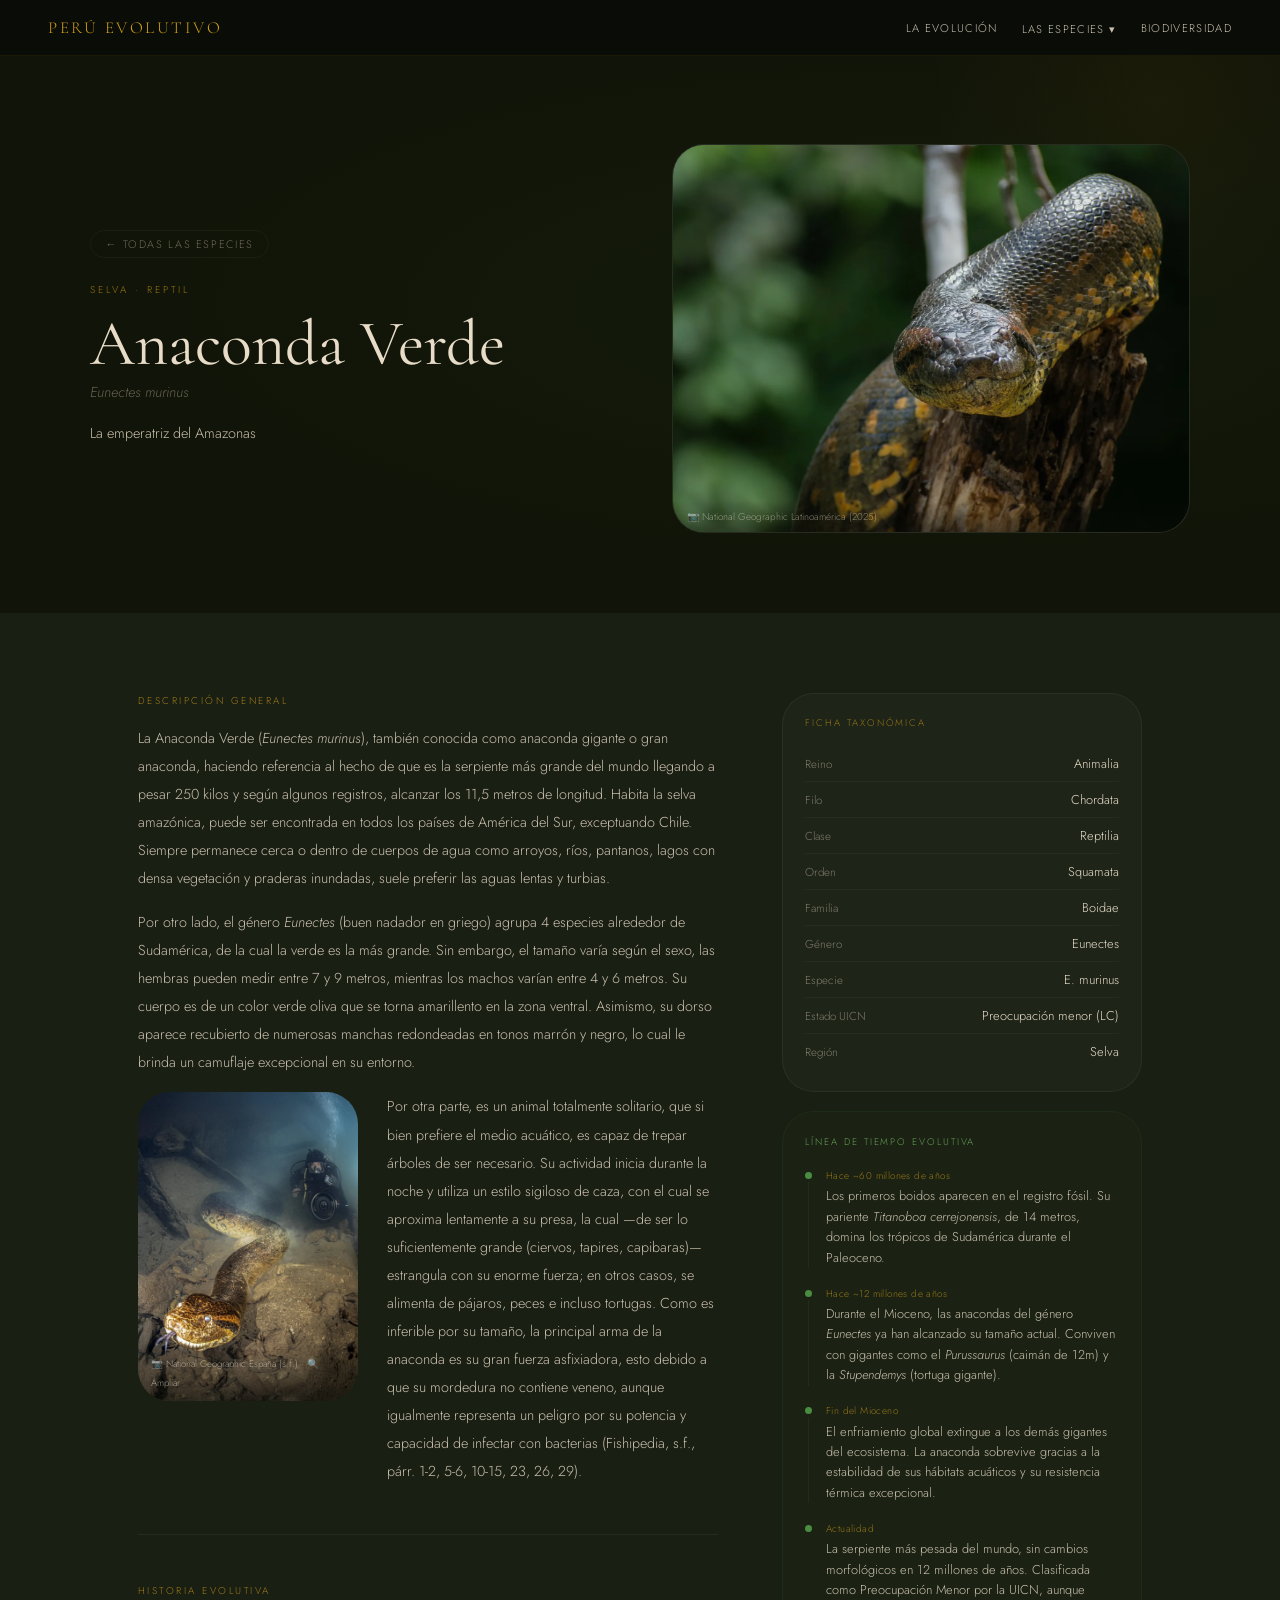
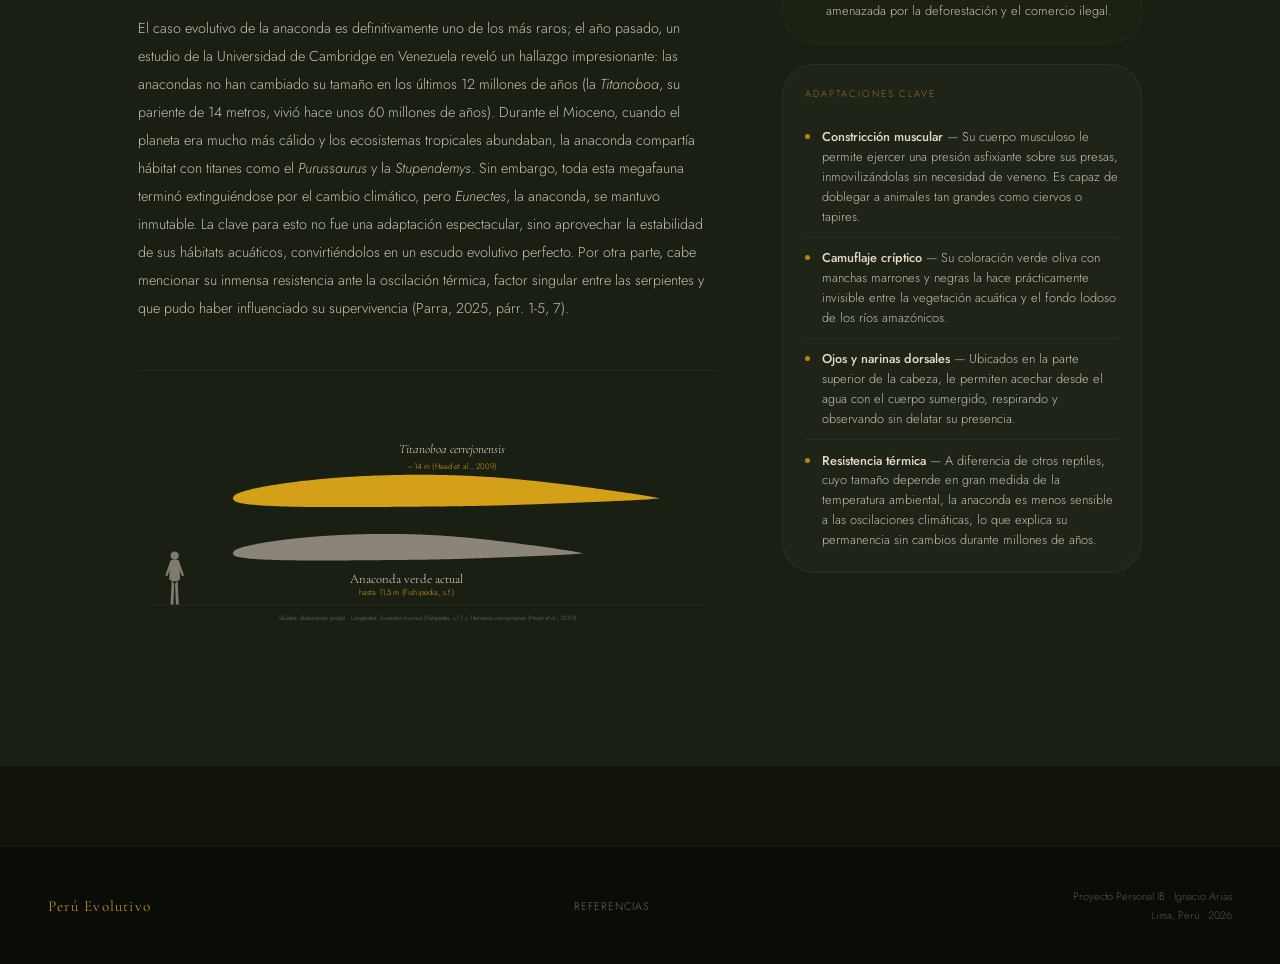
==== commit e944d4e2: "Add files via upload" ====
--- a/anaconda.html
+++ b/anaconda.html
@@ -139,7 +139,7 @@
         <p>img/anaconda.jpg</p>
       </div>
       <!-- ✏️ Crédito fotográfico -->
-      <div class="photo-caption">📷 [ Crédito fotográfico ]</div>
+      <div class="photo-caption">📷 National Geographic Latinoamérica (2025)</div>
     </div>
   </div>
 </div>
@@ -161,7 +161,7 @@
           <div style="display:flex;gap:1.8rem;align-items:flex-start;margin-top:1rem" class="anaconda-side-block">
             <div class="reveal" style="flex:0 0 38%;max-width:38%;border-radius:var(--r-xl);overflow:hidden;position:relative;cursor:zoom-in" onclick="abrirFoto('img/anaconda-buzo.webp','Anaconda verde en su hábitat acuático')">
               <img src="img/anaconda-buzo.webp" alt="Anaconda verde acechando en aguas turbias, con un buzo al fondo" style="width:100%;height:100%;object-fit:cover;display:block">
-              <div style="position:absolute;bottom:0;left:0;right:0;padding:0.5rem 0.8rem;background:linear-gradient(to top,rgba(10,12,8,0.85),transparent);font-size:0.6rem;color:var(--humo);opacity:0.7">📷 [ Crédito fotográfico ] · 🔍 Ampliar</div>
+              <div style="position:absolute;bottom:0;left:0;right:0;padding:0.5rem 0.8rem;background:linear-gradient(to top,rgba(10,12,8,0.85),transparent);font-size:0.6rem;color:var(--humo);opacity:0.7">📷 National Geographic España (s.f.) · 🔍 Ampliar</div>
             </div>
             <p style="flex:1;margin:0">Por otra parte, es un animal totalmente solitario, que si bien prefiere el medio acuático, es capaz de trepar árboles de ser necesario. Su actividad inicia durante la noche y utiliza un estilo sigiloso de caza, con el cual se aproxima lentamente a su presa, la cual —de ser lo suficientemente grande (ciervos, tapires, capibaras)— estrangula con su enorme fuerza; en otros casos, se alimenta de pájaros, peces e incluso tortugas. Como es inferible por su tamaño, la principal arma de la anaconda es su gran fuerza asfixiadora, esto debido a que su mordedura no contiene veneno, aunque igualmente representa un peligro por su potencia y capacidad de infectar con bacterias (Fishipedia, s.f., párr. 1-2, 5-6, 10-15, 23, 26, 29).</p>
           </div>
